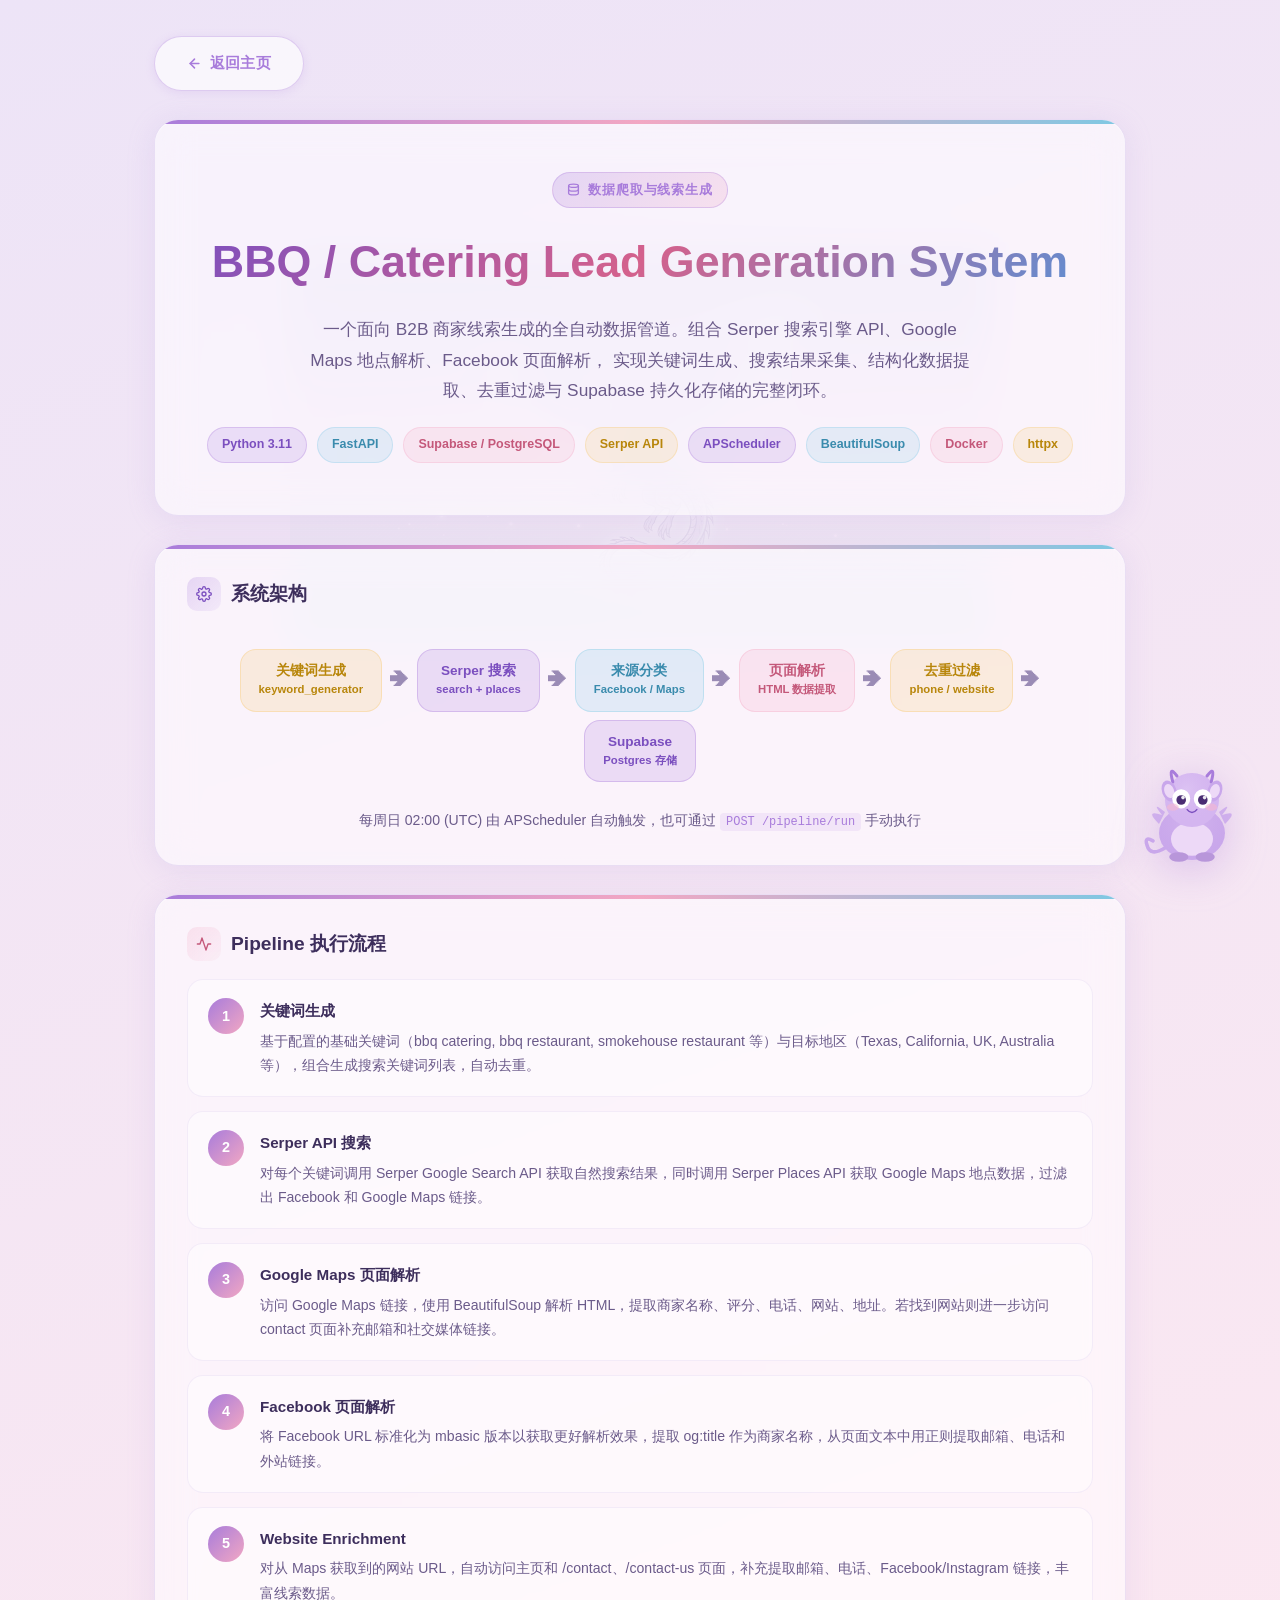
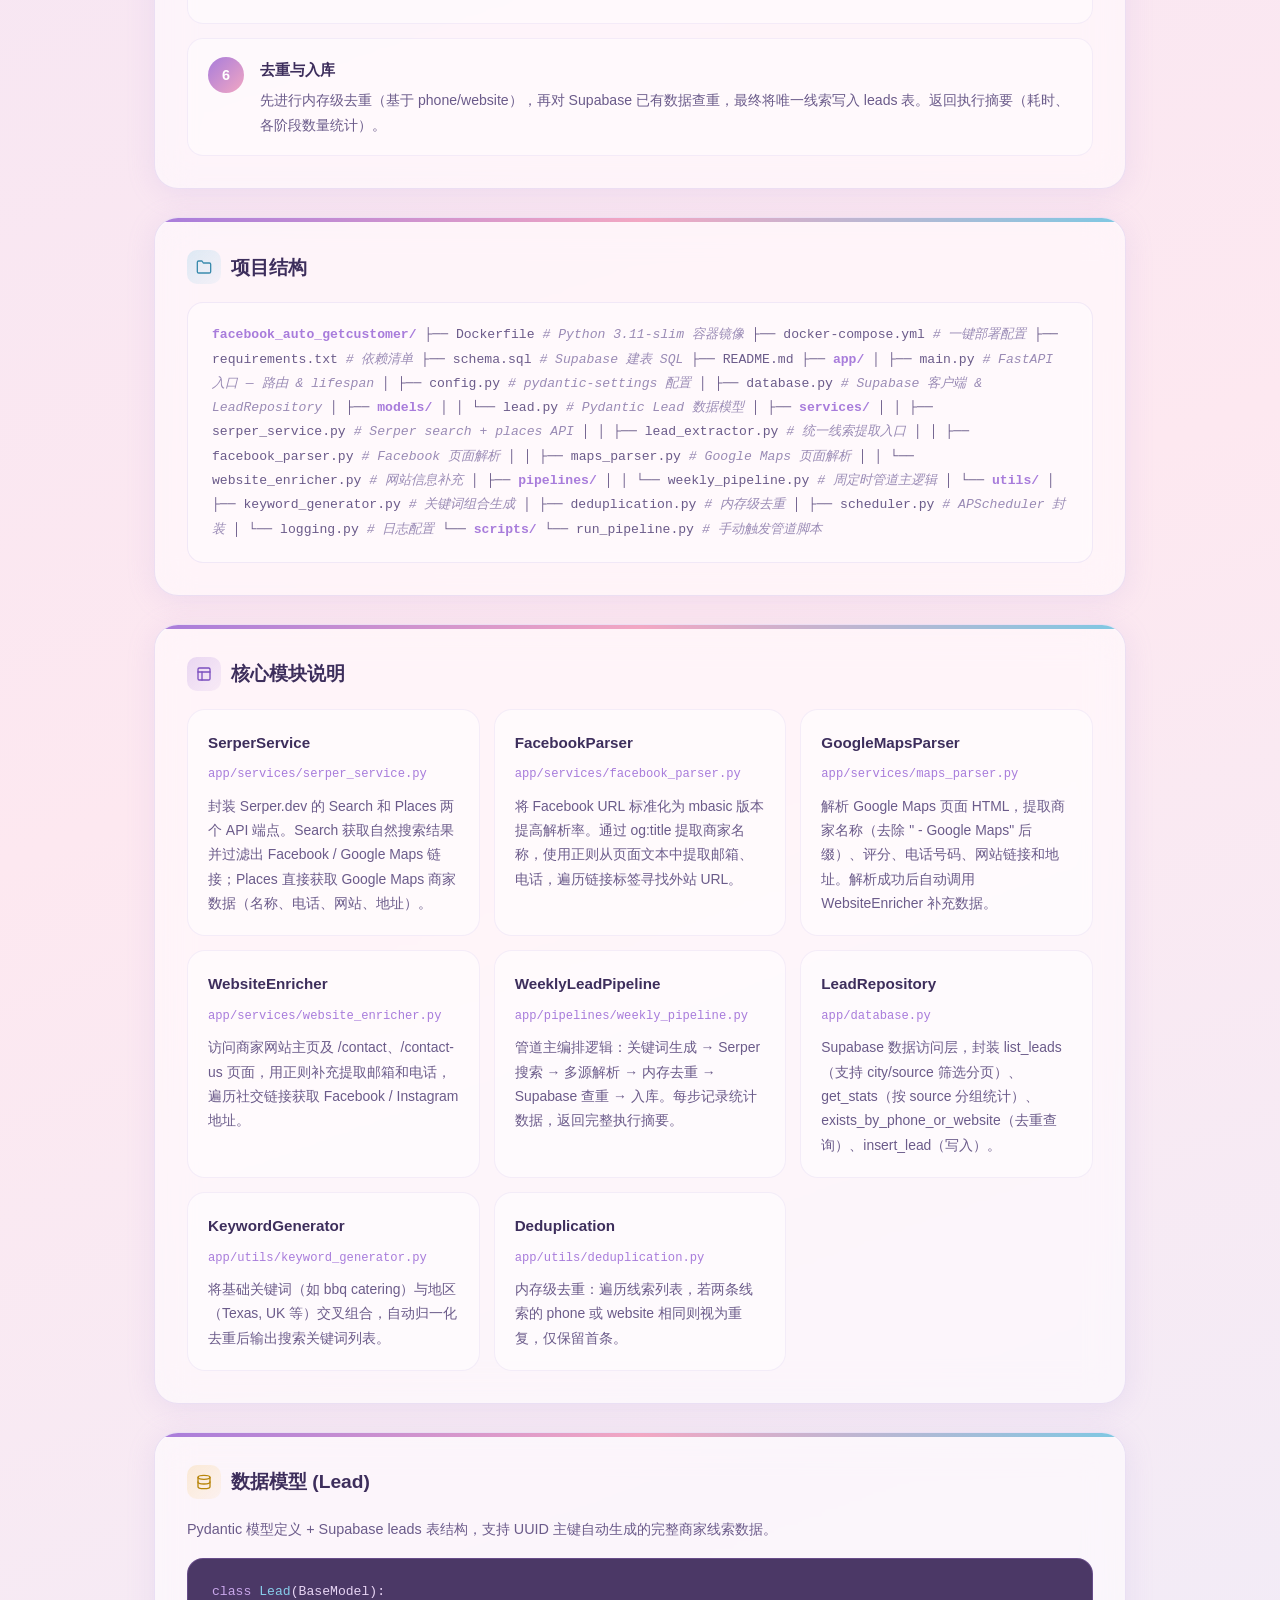
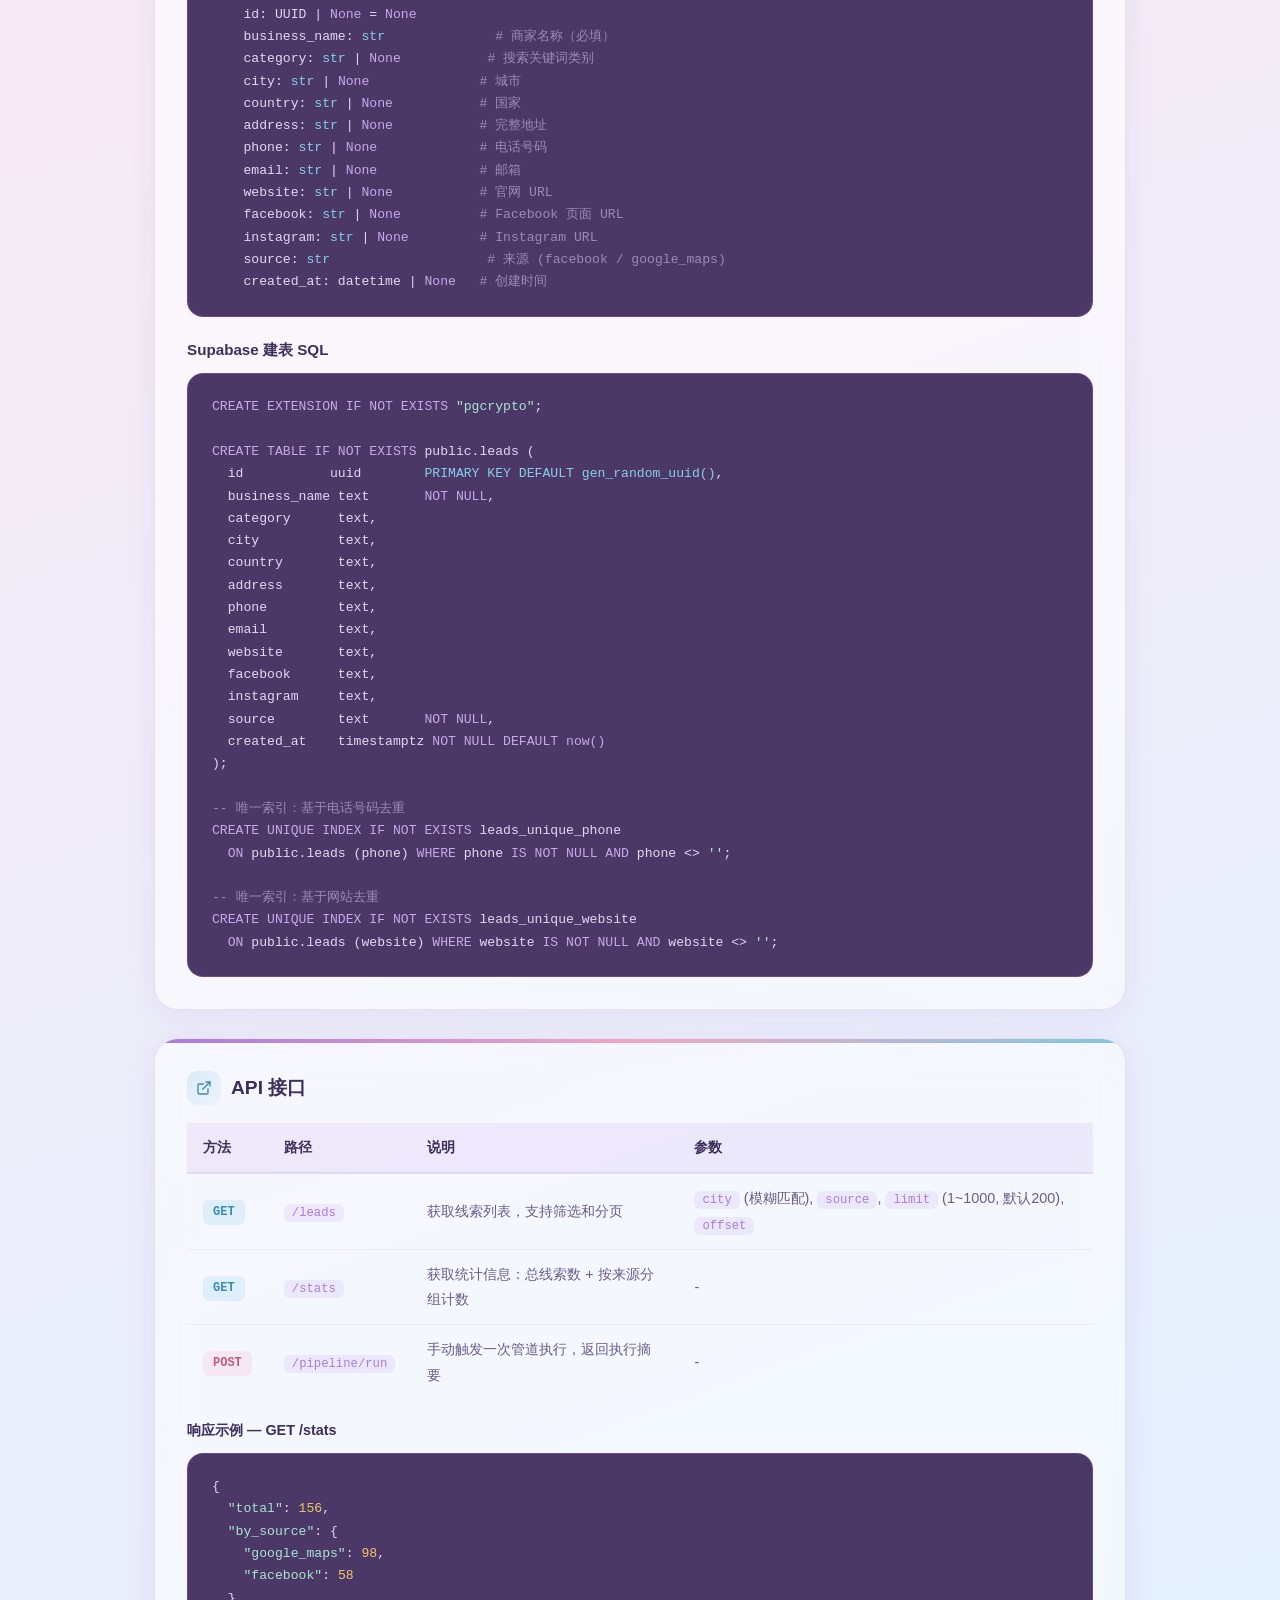
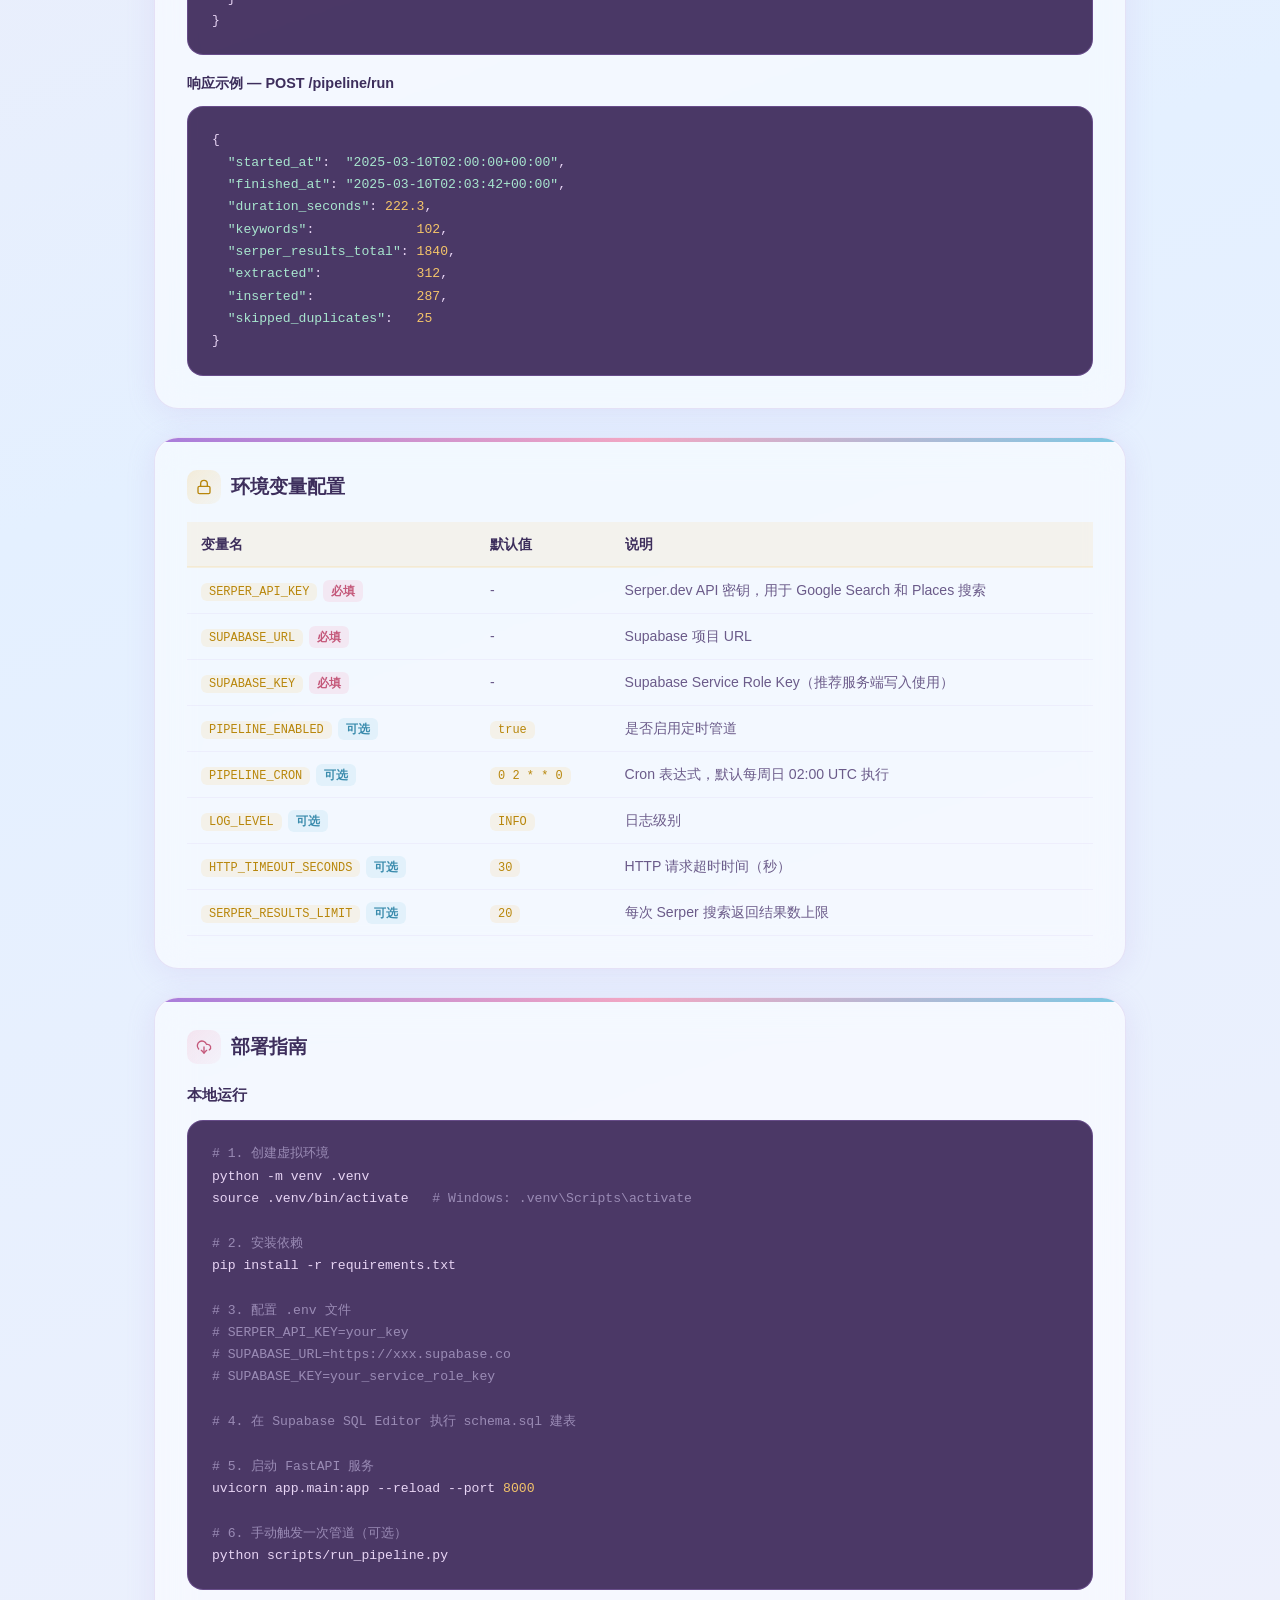
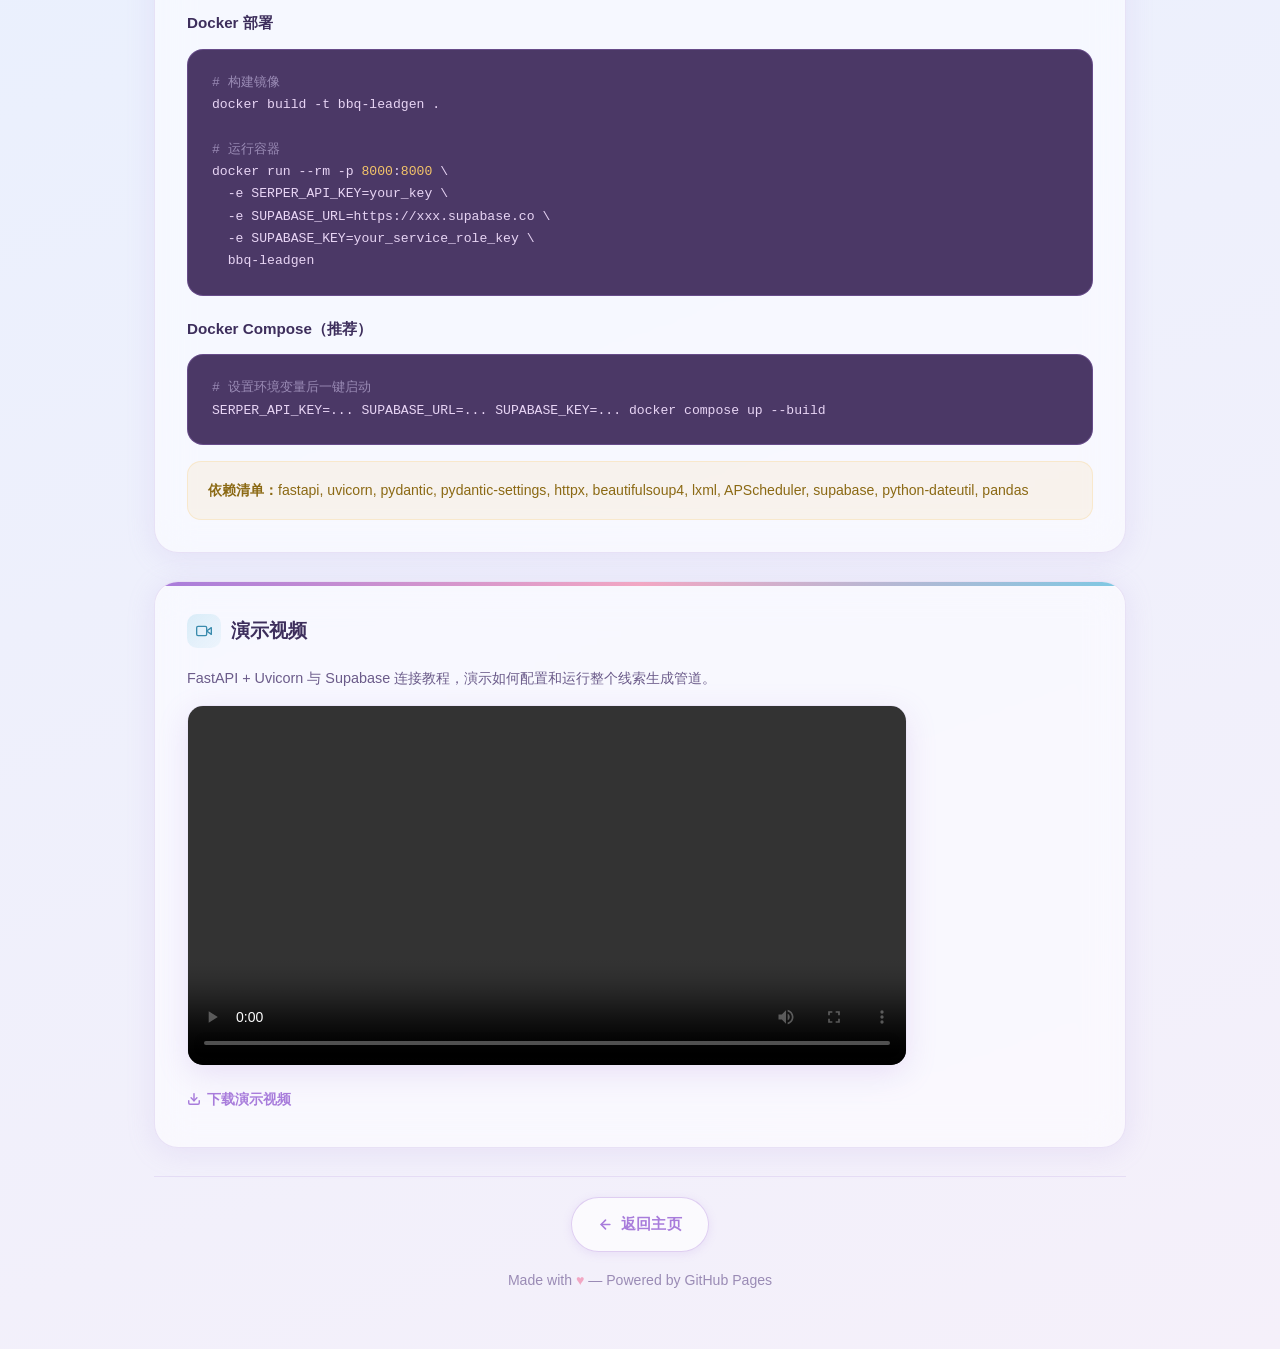
==== project-a/bbq-leadgen.html @ dde098b6 "项目展示" ====
<!doctype html>
<html lang="zh-CN">
<head>
  <meta charset="utf-8" />
  <meta name="viewport" content="width=device-width,initial-scale=1" />
  <title>BBQ / Catering Lead Generation System | 项目详情</title>
  <link rel="stylesheet" href="../style.css" />
  <style>
    /* ---- page overrides ---- */
    .detail-shell {
      position: relative; z-index: 1;
      max-width: 1020px; margin: 0 auto;
      padding: 36px 24px 60px;
    }
    .back-bar { margin-bottom: 28px; }

    /* ---- glass panel ---- */
    .glass {
      border-radius: 24px; padding: 32px;
      background: var(--glass-bg);
      border: 1.5px solid var(--glass-border);
      box-shadow: 0 4px 28px var(--glass-shadow), inset 0 1px 0 rgba(255,255,255,0.7);
      backdrop-filter: blur(18px) saturate(1.2);
      -webkit-backdrop-filter: blur(18px) saturate(1.2);
      margin-bottom: 28px; position: relative; overflow: hidden;
    }
    .glass::before {
      content: ""; position: absolute; top: 0; left: 0; right: 0; height: 4px;
      border-radius: 24px 24px 0 0;
      background: linear-gradient(90deg, var(--accent-purple), var(--accent-pink), var(--accent-cyan));
    }

    /* ---- detail hero ---- */
    .detail-hero { padding: 52px 36px; text-align: center; }
    .detail-hero h1 {
      font-size: clamp(1.8rem, 3.5vw, 2.8rem);
      background: linear-gradient(135deg, #7B4FBF, #D4618C, #5B8FD4);
      -webkit-background-clip: text; -webkit-text-fill-color: transparent;
      background-clip: text; margin: 0 0 14px;
    }
    .detail-hero .subtitle {
      color: var(--text-mid); font-size: 1.08rem; max-width: 660px; margin: 0 auto 22px;
    }
    .badge-row { display: flex; flex-wrap: wrap; gap: 10px; justify-content: center; }
    .badge {
      display: inline-flex; align-items: center; gap: 5px;
      padding: 6px 14px; border-radius: 999px; font-size: 0.78rem; font-weight: 600;
      border: 1px solid;
    }
    .badge--purple { background: rgba(168,124,219,0.18); color: #7B4FBF; border-color: rgba(168,124,219,0.3); }
    .badge--pink   { background: rgba(242,167,195,0.18); color: #C4587A; border-color: rgba(242,167,195,0.3); }
    .badge--cyan   { background: rgba(126,200,227,0.18); color: #3A8BAD; border-color: rgba(126,200,227,0.3); }
    .badge--gold   { background: rgba(245,197,106,0.18); color: #B8860B; border-color: rgba(245,197,106,0.3); }

    /* ---- section title ---- */
    .sec-title {
      display: flex; align-items: center; gap: 10px;
      margin: 0 0 18px; font-size: 1.2rem; color: var(--text-dark);
    }
    .sec-icon {
      display: flex; align-items: center; justify-content: center;
      width: 34px; height: 34px; border-radius: 10px; flex-shrink: 0;
    }
    .icon--purple { background: linear-gradient(135deg, rgba(168,124,219,0.25), rgba(168,124,219,0.08)); }
    .icon--pink   { background: linear-gradient(135deg, rgba(242,167,195,0.25), rgba(242,167,195,0.08)); }
    .icon--cyan   { background: linear-gradient(135deg, rgba(126,200,227,0.25), rgba(126,200,227,0.08)); }
    .icon--gold   { background: linear-gradient(135deg, rgba(245,197,106,0.25), rgba(245,197,106,0.08)); }

    /* ---- architecture diagram ---- */
    .arch-flow {
      display: flex; align-items: center; flex-wrap: wrap; gap: 8px;
      padding: 20px 0; justify-content: center;
    }
    .arch-node {
      padding: 12px 18px; border-radius: 16px; font-size: 0.85rem; font-weight: 700;
      text-align: center; min-width: 110px; line-height: 1.35;
    }
    .arch-node--purple { background: rgba(168,124,219,0.2); color: #7B4FBF; border: 1.5px solid rgba(168,124,219,0.35); }
    .arch-node--pink   { background: rgba(242,167,195,0.2); color: #C4587A; border: 1.5px solid rgba(242,167,195,0.35); }
    .arch-node--cyan   { background: rgba(126,200,227,0.2); color: #3A8BAD; border: 1.5px solid rgba(126,200,227,0.35); }
    .arch-node--gold   { background: rgba(245,197,106,0.2); color: #B8860B; border: 1.5px solid rgba(245,197,106,0.35); }
    .arch-arrow { color: var(--text-light); font-size: 1.2rem; }

    /* ---- file tree ---- */
    .file-tree {
      font-family: "Cascadia Code", "Fira Code", "Consolas", monospace;
      font-size: 0.82rem; line-height: 1.85; color: var(--text-mid);
      background: rgba(255,255,255,0.45); border-radius: 16px; padding: 20px 24px;
      border: 1px solid rgba(200,180,230,0.25);
    }
    .file-tree .dir { color: var(--accent-purple); font-weight: 700; }
    .file-tree .file { color: var(--text-mid); }
    .file-tree .comment { color: var(--text-light); font-style: italic; }

    /* ---- code block ---- */
    .code-block {
      font-family: "Cascadia Code", "Fira Code", "Consolas", monospace;
      font-size: 0.82rem; line-height: 1.7;
      background: rgba(60,40,90,0.92); color: #E8D5F5;
      border-radius: 16px; padding: 22px 24px;
      overflow-x: auto; white-space: pre; position: relative;
      border: 1px solid rgba(168,124,219,0.3);
    }
    .code-block .kw  { color: #C9A7EB; }
    .code-block .str { color: #A8E6CF; }
    .code-block .fn  { color: #87CEEB; }
    .code-block .cm  { color: #9A8BB5; }
    .code-block .num { color: #F5C56A; }

    /* ---- API table ---- */
    .api-table {
      width: 100%; border-collapse: collapse; font-size: 0.9rem;
    }
    .api-table th {
      text-align: left; padding: 12px 16px; font-weight: 700;
      background: rgba(168,124,219,0.12); color: var(--text-dark);
      border-bottom: 2px solid rgba(168,124,219,0.2);
    }
    .api-table td {
      padding: 12px 16px; border-bottom: 1px solid rgba(200,180,230,0.2);
      color: var(--text-mid);
    }
    .api-table tr:last-child td { border-bottom: none; }
    .api-table code {
      background: rgba(168,124,219,0.12); padding: 2px 8px; border-radius: 6px;
      font-family: "Cascadia Code", "Fira Code", monospace; font-size: 0.85em;
      color: var(--accent-purple);
    }
    .method-get {
      display: inline-block; padding: 2px 10px; border-radius: 6px;
      background: rgba(126,200,227,0.2); color: #3A8BAD; font-weight: 700;
      font-size: 0.75rem; font-family: monospace;
    }
    .method-post {
      display: inline-block; padding: 2px 10px; border-radius: 6px;
      background: rgba(242,167,195,0.2); color: #C4587A; font-weight: 700;
      font-size: 0.75rem; font-family: monospace;
    }

    /* ---- env table ---- */
    .env-table { width: 100%; border-collapse: collapse; font-size: 0.88rem; }
    .env-table th {
      text-align: left; padding: 10px 14px; font-weight: 700;
      background: rgba(245,197,106,0.12); color: var(--text-dark);
      border-bottom: 2px solid rgba(245,197,106,0.2);
    }
    .env-table td {
      padding: 10px 14px; border-bottom: 1px solid rgba(200,180,230,0.15);
      color: var(--text-mid);
    }
    .env-table code {
      background: rgba(245,197,106,0.15); padding: 2px 8px; border-radius: 6px;
      font-family: monospace; font-size: 0.85em; color: #B8860B;
    }
    .env-required {
      display: inline-block; padding: 1px 8px; border-radius: 6px;
      background: rgba(242,167,195,0.2); color: #C4587A; font-size: 0.72rem;
      font-weight: 700; margin-left: 6px;
    }
    .env-optional {
      display: inline-block; padding: 1px 8px; border-radius: 6px;
      background: rgba(126,200,227,0.15); color: #3A8BAD; font-size: 0.72rem;
      font-weight: 700; margin-left: 6px;
    }

    /* ---- schema block ---- */
    .schema-grid {
      display: grid; grid-template-columns: repeat(auto-fit, minmax(180px, 1fr));
      gap: 10px; margin-top: 14px;
    }
    .schema-col {
      padding: 10px 14px; border-radius: 12px;
      background: rgba(255,255,255,0.5); border: 1px solid rgba(200,180,230,0.2);
      font-size: 0.85rem;
    }
    .schema-col .col-name {
      font-weight: 700; color: var(--text-dark); font-family: monospace;
    }
    .schema-col .col-type { color: var(--text-light); font-size: 0.78rem; }

    /* ---- pipeline steps ---- */
    .pipeline-steps {
      display: grid; gap: 14px; margin-top: 8px;
    }
    .p-step {
      display: flex; gap: 16px; align-items: flex-start;
      padding: 18px 20px; border-radius: 16px;
      background: rgba(255,255,255,0.45); border: 1px solid rgba(200,180,230,0.2);
      transition: transform 0.2s ease, box-shadow 0.2s ease;
    }
    .p-step:hover {
      transform: translateX(4px);
      box-shadow: 0 4px 16px rgba(168,124,219,0.15);
    }
    .p-step-num {
      display: flex; align-items: center; justify-content: center;
      width: 36px; height: 36px; border-radius: 50%; flex-shrink: 0;
      font-weight: 800; font-size: 0.9rem;
      background: linear-gradient(135deg, var(--accent-purple), var(--accent-pink));
      color: white;
    }
    .p-step-body h4 { margin: 0 0 4px; font-size: 0.95rem; color: var(--text-dark); }
    .p-step-body p  { margin: 0; font-size: 0.88rem; color: var(--text-mid); }

    /* ---- module cards ---- */
    .module-grid {
      display: grid; grid-template-columns: repeat(auto-fit, minmax(260px, 1fr));
      gap: 14px; margin-top: 8px;
    }
    .mod-card {
      padding: 20px; border-radius: 18px;
      background: rgba(255,255,255,0.5); border: 1px solid rgba(200,180,230,0.2);
      transition: transform 0.2s ease, box-shadow 0.2s ease;
    }
    .mod-card:hover {
      transform: translateY(-3px);
      box-shadow: 0 8px 24px rgba(168,124,219,0.18);
    }
    .mod-card h4 { margin: 0 0 8px; color: var(--text-dark); font-size: 0.95rem; }
    .mod-card .mod-path {
      font-family: monospace; font-size: 0.76rem; color: var(--accent-purple);
      margin-bottom: 8px; display: block;
    }
    .mod-card p { margin: 0; font-size: 0.87rem; color: var(--text-mid); }

    /* ---- media / video ---- */
    .media-box { margin-top: 12px; }
    .media-box video {
      width: 100%; max-width: 720px; border-radius: 16px;
      box-shadow: 0 8px 30px rgba(168,124,219,0.2);
      border: 1.5px solid rgba(200,180,230,0.25);
    }
    .media-box .download-link {
      display: inline-flex; align-items: center; gap: 6px; margin-top: 12px;
      color: var(--accent-purple); font-size: 0.88rem; text-decoration: none;
      font-weight: 600;
    }
    .media-box .download-link:hover { text-decoration: underline; }

    /* ---- responsive ---- */
    @media (max-width: 720px) {
      .detail-hero { padding: 36px 20px; }
      .glass { padding: 22px 18px; border-radius: 20px; }
      .arch-flow { flex-direction: column; }
      .arch-arrow { transform: rotate(90deg); }
      .module-grid { grid-template-columns: 1fr; }
    }
  </style>
</head>
<body>

  <!-- ====== Starry sky ====== -->
  <div class="stars-layer" id="starsLayer" aria-hidden="true"></div>
  <img class="dragon-bg" src="../images/kali-dragon-bg.png" alt="" aria-hidden="true" />
  <canvas id="trailCanvas" aria-hidden="true"></canvas>

  <div class="detail-shell">

    <!-- ====== Back ====== -->
    <div class="back-bar">
      <a href="../index.html" class="btn btn-secondary">
        <svg width="15" height="15" viewBox="0 0 24 24" fill="none" stroke="currentColor" stroke-width="2.5" stroke-linecap="round" stroke-linejoin="round"><line x1="19" y1="12" x2="5" y2="12"/><polyline points="12 19 5 12 12 5"/></svg>
        返回主页
      </a>
    </div>

    <!-- ====== Hero ====== -->
    <div class="glass detail-hero">
      <p class="eyebrow" style="margin-bottom:14px;">
        <svg width="13" height="13" viewBox="0 0 24 24" fill="none" stroke="currentColor" stroke-width="2.5" stroke-linecap="round" stroke-linejoin="round"><ellipse cx="12" cy="5" rx="9" ry="3"/><path d="M21 12c0 1.66-4 3-9 3s-9-1.34-9-3"/><path d="M3 5v14c0 1.66 4 3 9 3s9-1.34 9-3V5"/></svg>
        数据爬取与线索生成
      </p>
      <h1>BBQ / Catering Lead Generation System</h1>
      <p class="subtitle">
        一个面向 B2B 商家线索生成的全自动数据管道。组合 Serper 搜索引擎 API、Google Maps 地点解析、Facebook 页面解析，
        实现关键词生成、搜索结果采集、结构化数据提取、去重过滤与 Supabase 持久化存储的完整闭环。
      </p>
      <div class="badge-row">
        <span class="badge badge--purple">Python 3.11</span>
        <span class="badge badge--cyan">FastAPI</span>
        <span class="badge badge--pink">Supabase / PostgreSQL</span>
        <span class="badge badge--gold">Serper API</span>
        <span class="badge badge--purple">APScheduler</span>
        <span class="badge badge--cyan">BeautifulSoup</span>
        <span class="badge badge--pink">Docker</span>
        <span class="badge badge--gold">httpx</span>
      </div>
    </div>

    <!-- ====== Architecture ====== -->
    <div class="glass">
      <h3 class="sec-title">
        <span class="sec-icon icon--purple">
          <svg width="16" height="16" viewBox="0 0 24 24" fill="none" stroke="#7B4FBF" stroke-width="2" stroke-linecap="round" stroke-linejoin="round"><circle cx="12" cy="12" r="3"/><path d="M19.4 15a1.65 1.65 0 0 0 .33 1.82l.06.06a2 2 0 0 1-2.83 2.83l-.06-.06a1.65 1.65 0 0 0-1.82-.33 1.65 1.65 0 0 0-1 1.51V21a2 2 0 0 1-4 0v-.09A1.65 1.65 0 0 0 9 19.4a1.65 1.65 0 0 0-1.82.33l-.06.06a2 2 0 0 1-2.83-2.83l.06-.06A1.65 1.65 0 0 0 4.68 15a1.65 1.65 0 0 0-1.51-1H3a2 2 0 0 1 0-4h.09A1.65 1.65 0 0 0 4.6 9a1.65 1.65 0 0 0-.33-1.82l-.06-.06a2 2 0 0 1 2.83-2.83l.06.06A1.65 1.65 0 0 0 9 4.68a1.65 1.65 0 0 0 1-1.51V3a2 2 0 0 1 4 0v.09a1.65 1.65 0 0 0 1 1.51 1.65 1.65 0 0 0 1.82-.33l.06-.06a2 2 0 0 1 2.83 2.83l-.06.06A1.65 1.65 0 0 0 19.4 9a1.65 1.65 0 0 0 1.51 1H21a2 2 0 0 1 0 4h-.09a1.65 1.65 0 0 0-1.51 1z"/></svg>
        </span>
        系统架构
      </h3>
      <div class="arch-flow">
        <div class="arch-node arch-node--gold">关键词生成<br><small>keyword_generator</small></div>
        <span class="arch-arrow">&#10132;</span>
        <div class="arch-node arch-node--purple">Serper 搜索<br><small>search + places</small></div>
        <span class="arch-arrow">&#10132;</span>
        <div class="arch-node arch-node--cyan">来源分类<br><small>Facebook / Maps</small></div>
        <span class="arch-arrow">&#10132;</span>
        <div class="arch-node arch-node--pink">页面解析<br><small>HTML 数据提取</small></div>
        <span class="arch-arrow">&#10132;</span>
        <div class="arch-node arch-node--gold">去重过滤<br><small>phone / website</small></div>
        <span class="arch-arrow">&#10132;</span>
        <div class="arch-node arch-node--purple">Supabase<br><small>Postgres 存储</small></div>
      </div>
      <p style="color:var(--text-mid);font-size:0.88rem;text-align:center;margin-top:6px;">
        每周日 02:00 (UTC) 由 APScheduler 自动触发，也可通过 <code style="background:rgba(168,124,219,0.12);padding:2px 6px;border-radius:4px;font-size:0.85em;color:var(--accent-purple);">POST /pipeline/run</code> 手动执行
      </p>
    </div>

    <!-- ====== Pipeline Steps ====== -->
    <div class="glass">
      <h3 class="sec-title">
        <span class="sec-icon icon--pink">
          <svg width="16" height="16" viewBox="0 0 24 24" fill="none" stroke="#C4587A" stroke-width="2" stroke-linecap="round" stroke-linejoin="round"><polyline points="22 12 18 12 15 21 9 3 6 12 2 12"/></svg>
        </span>
        Pipeline 执行流程
      </h3>
      <div class="pipeline-steps">
        <div class="p-step">
          <div class="p-step-num">1</div>
          <div class="p-step-body">
            <h4>关键词生成</h4>
            <p>基于配置的基础关键词（bbq catering, bbq restaurant, smokehouse restaurant 等）与目标地区（Texas, California, UK, Australia 等），组合生成搜索关键词列表，自动去重。</p>
          </div>
        </div>
        <div class="p-step">
          <div class="p-step-num">2</div>
          <div class="p-step-body">
            <h4>Serper API 搜索</h4>
            <p>对每个关键词调用 Serper Google Search API 获取自然搜索结果，同时调用 Serper Places API 获取 Google Maps 地点数据，过滤出 Facebook 和 Google Maps 链接。</p>
          </div>
        </div>
        <div class="p-step">
          <div class="p-step-num">3</div>
          <div class="p-step-body">
            <h4>Google Maps 页面解析</h4>
            <p>访问 Google Maps 链接，使用 BeautifulSoup 解析 HTML，提取商家名称、评分、电话、网站、地址。若找到网站则进一步访问 contact 页面补充邮箱和社交媒体链接。</p>
          </div>
        </div>
        <div class="p-step">
          <div class="p-step-num">4</div>
          <div class="p-step-body">
            <h4>Facebook 页面解析</h4>
            <p>将 Facebook URL 标准化为 mbasic 版本以获取更好解析效果，提取 og:title 作为商家名称，从页面文本中用正则提取邮箱、电话和外站链接。</p>
          </div>
        </div>
        <div class="p-step">
          <div class="p-step-num">5</div>
          <div class="p-step-body">
            <h4>Website Enrichment</h4>
            <p>对从 Maps 获取到的网站 URL，自动访问主页和 /contact、/contact-us 页面，补充提取邮箱、电话、Facebook/Instagram 链接，丰富线索数据。</p>
          </div>
        </div>
        <div class="p-step">
          <div class="p-step-num">6</div>
          <div class="p-step-body">
            <h4>去重与入库</h4>
            <p>先进行内存级去重（基于 phone/website），再对 Supabase 已有数据查重，最终将唯一线索写入 leads 表。返回执行摘要（耗时、各阶段数量统计）。</p>
          </div>
        </div>
      </div>
    </div>

    <!-- ====== Project Structure ====== -->
    <div class="glass">
      <h3 class="sec-title">
        <span class="sec-icon icon--cyan">
          <svg width="16" height="16" viewBox="0 0 24 24" fill="none" stroke="#3A8BAD" stroke-width="2" stroke-linecap="round" stroke-linejoin="round"><path d="M22 19a2 2 0 0 1-2 2H4a2 2 0 0 1-2-2V5a2 2 0 0 1 2-2h5l2 3h9a2 2 0 0 1 2 2z"/></svg>
        </span>
        项目结构
      </h3>
      <div class="file-tree">
<span class="dir">facebook_auto_getcustomer/</span>
├── <span class="file">Dockerfile</span>              <span class="comment"># Python 3.11-slim 容器镜像</span>
├── <span class="file">docker-compose.yml</span>      <span class="comment"># 一键部署配置</span>
├── <span class="file">requirements.txt</span>        <span class="comment"># 依赖清单</span>
├── <span class="file">schema.sql</span>              <span class="comment"># Supabase 建表 SQL</span>
├── <span class="file">README.md</span>
├── <span class="dir">app/</span>
│   ├── <span class="file">main.py</span>             <span class="comment"># FastAPI 入口 — 路由 & lifespan</span>
│   ├── <span class="file">config.py</span>           <span class="comment"># pydantic-settings 配置</span>
│   ├── <span class="file">database.py</span>         <span class="comment"># Supabase 客户端 & LeadRepository</span>
│   ├── <span class="dir">models/</span>
│   │   └── <span class="file">lead.py</span>         <span class="comment"># Pydantic Lead 数据模型</span>
│   ├── <span class="dir">services/</span>
│   │   ├── <span class="file">serper_service.py</span>    <span class="comment"># Serper search + places API</span>
│   │   ├── <span class="file">lead_extractor.py</span>    <span class="comment"># 统一线索提取入口</span>
│   │   ├── <span class="file">facebook_parser.py</span>   <span class="comment"># Facebook 页面解析</span>
│   │   ├── <span class="file">maps_parser.py</span>       <span class="comment"># Google Maps 页面解析</span>
│   │   └── <span class="file">website_enricher.py</span>  <span class="comment"># 网站信息补充</span>
│   ├── <span class="dir">pipelines/</span>
│   │   └── <span class="file">weekly_pipeline.py</span>  <span class="comment"># 周定时管道主逻辑</span>
│   └── <span class="dir">utils/</span>
│       ├── <span class="file">keyword_generator.py</span> <span class="comment"># 关键词组合生成</span>
│       ├── <span class="file">deduplication.py</span>     <span class="comment"># 内存级去重</span>
│       ├── <span class="file">scheduler.py</span>         <span class="comment"># APScheduler 封装</span>
│       └── <span class="file">logging.py</span>           <span class="comment"># 日志配置</span>
└── <span class="dir">scripts/</span>
    └── <span class="file">run_pipeline.py</span>     <span class="comment"># 手动触发管道脚本</span>
      </div>
    </div>

    <!-- ====== Core Modules ====== -->
    <div class="glass">
      <h3 class="sec-title">
        <span class="sec-icon icon--purple">
          <svg width="16" height="16" viewBox="0 0 24 24" fill="none" stroke="#7B4FBF" stroke-width="2" stroke-linecap="round" stroke-linejoin="round"><rect x="3" y="3" width="18" height="18" rx="2" ry="2"/><line x1="3" y1="9" x2="21" y2="9"/><line x1="9" y1="21" x2="9" y2="9"/></svg>
        </span>
        核心模块说明
      </h3>
      <div class="module-grid">
        <div class="mod-card">
          <h4>SerperService</h4>
          <span class="mod-path">app/services/serper_service.py</span>
          <p>封装 Serper.dev 的 Search 和 Places 两个 API 端点。Search 获取自然搜索结果并过滤出 Facebook / Google Maps 链接；Places 直接获取 Google Maps 商家数据（名称、电话、网站、地址）。</p>
        </div>
        <div class="mod-card">
          <h4>FacebookParser</h4>
          <span class="mod-path">app/services/facebook_parser.py</span>
          <p>将 Facebook URL 标准化为 mbasic 版本提高解析率。通过 og:title 提取商家名称，使用正则从页面文本中提取邮箱、电话，遍历链接标签寻找外站 URL。</p>
        </div>
        <div class="mod-card">
          <h4>GoogleMapsParser</h4>
          <span class="mod-path">app/services/maps_parser.py</span>
          <p>解析 Google Maps 页面 HTML，提取商家名称（去除 " - Google Maps" 后缀）、评分、电话号码、网站链接和地址。解析成功后自动调用 WebsiteEnricher 补充数据。</p>
        </div>
        <div class="mod-card">
          <h4>WebsiteEnricher</h4>
          <span class="mod-path">app/services/website_enricher.py</span>
          <p>访问商家网站主页及 /contact、/contact-us 页面，用正则补充提取邮箱和电话，遍历社交链接获取 Facebook / Instagram 地址。</p>
        </div>
        <div class="mod-card">
          <h4>WeeklyLeadPipeline</h4>
          <span class="mod-path">app/pipelines/weekly_pipeline.py</span>
          <p>管道主编排逻辑：关键词生成 → Serper 搜索 → 多源解析 → 内存去重 → Supabase 查重 → 入库。每步记录统计数据，返回完整执行摘要。</p>
        </div>
        <div class="mod-card">
          <h4>LeadRepository</h4>
          <span class="mod-path">app/database.py</span>
          <p>Supabase 数据访问层，封装 list_leads（支持 city/source 筛选分页）、get_stats（按 source 分组统计）、exists_by_phone_or_website（去重查询）、insert_lead（写入）。</p>
        </div>
        <div class="mod-card">
          <h4>KeywordGenerator</h4>
          <span class="mod-path">app/utils/keyword_generator.py</span>
          <p>将基础关键词（如 bbq catering）与地区（Texas, UK 等）交叉组合，自动归一化去重后输出搜索关键词列表。</p>
        </div>
        <div class="mod-card">
          <h4>Deduplication</h4>
          <span class="mod-path">app/utils/deduplication.py</span>
          <p>内存级去重：遍历线索列表，若两条线索的 phone 或 website 相同则视为重复，仅保留首条。</p>
        </div>
      </div>
    </div>

    <!-- ====== Data Model ====== -->
    <div class="glass">
      <h3 class="sec-title">
        <span class="sec-icon icon--gold">
          <svg width="16" height="16" viewBox="0 0 24 24" fill="none" stroke="#B8860B" stroke-width="2" stroke-linecap="round" stroke-linejoin="round"><ellipse cx="12" cy="5" rx="9" ry="3"/><path d="M21 12c0 1.66-4 3-9 3s-9-1.34-9-3"/><path d="M3 5v14c0 1.66 4 3 9 3s9-1.34 9-3V5"/></svg>
        </span>
        数据模型 (Lead)
      </h3>
      <p style="color:var(--text-mid);font-size:0.9rem;margin-bottom:16px;">Pydantic 模型定义 + Supabase leads 表结构，支持 UUID 主键自动生成的完整商家线索数据。</p>

      <div class="code-block"><span class="kw">class</span> <span class="fn">Lead</span>(BaseModel):
    id: UUID | <span class="kw">None</span> = <span class="kw">None</span>
    business_name: <span class="fn">str</span>              <span class="cm"># 商家名称（必填）</span>
    category: <span class="fn">str</span> | <span class="kw">None</span>           <span class="cm"># 搜索关键词类别</span>
    city: <span class="fn">str</span> | <span class="kw">None</span>              <span class="cm"># 城市</span>
    country: <span class="fn">str</span> | <span class="kw">None</span>           <span class="cm"># 国家</span>
    address: <span class="fn">str</span> | <span class="kw">None</span>           <span class="cm"># 完整地址</span>
    phone: <span class="fn">str</span> | <span class="kw">None</span>             <span class="cm"># 电话号码</span>
    email: <span class="fn">str</span> | <span class="kw">None</span>             <span class="cm"># 邮箱</span>
    website: <span class="fn">str</span> | <span class="kw">None</span>           <span class="cm"># 官网 URL</span>
    facebook: <span class="fn">str</span> | <span class="kw">None</span>          <span class="cm"># Facebook 页面 URL</span>
    instagram: <span class="fn">str</span> | <span class="kw">None</span>         <span class="cm"># Instagram URL</span>
    source: <span class="fn">str</span>                    <span class="cm"># 来源 (facebook / google_maps)</span>
    created_at: datetime | <span class="kw">None</span>   <span class="cm"># 创建时间</span></div>

      <div style="margin-top:20px;">
        <h4 style="font-size:0.95rem;color:var(--text-dark);margin-bottom:10px;">Supabase 建表 SQL</h4>
        <div class="code-block"><span class="kw">CREATE EXTENSION IF NOT EXISTS</span> <span class="str">"pgcrypto"</span>;

<span class="kw">CREATE TABLE IF NOT EXISTS</span> public.leads (
  id           uuid        <span class="fn">PRIMARY KEY DEFAULT gen_random_uuid()</span>,
  business_name text       <span class="kw">NOT NULL</span>,
  category      text,
  city          text,
  country       text,
  address       text,
  phone         text,
  email         text,
  website       text,
  facebook      text,
  instagram     text,
  source        text       <span class="kw">NOT NULL</span>,
  created_at    timestamptz <span class="kw">NOT NULL DEFAULT now()</span>
);

<span class="cm">-- 唯一索引：基于电话号码去重</span>
<span class="kw">CREATE UNIQUE INDEX IF NOT EXISTS</span> leads_unique_phone
  <span class="kw">ON</span> public.leads (phone) <span class="kw">WHERE</span> phone <span class="kw">IS NOT NULL AND</span> phone &lt;&gt; <span class="str">''</span>;

<span class="cm">-- 唯一索引：基于网站去重</span>
<span class="kw">CREATE UNIQUE INDEX IF NOT EXISTS</span> leads_unique_website
  <span class="kw">ON</span> public.leads (website) <span class="kw">WHERE</span> website <span class="kw">IS NOT NULL AND</span> website &lt;&gt; <span class="str">''</span>;</div>
      </div>
    </div>

    <!-- ====== API Endpoints ====== -->
    <div class="glass">
      <h3 class="sec-title">
        <span class="sec-icon icon--cyan">
          <svg width="16" height="16" viewBox="0 0 24 24" fill="none" stroke="#3A8BAD" stroke-width="2" stroke-linecap="round" stroke-linejoin="round"><path d="M18 13v6a2 2 0 0 1-2 2H5a2 2 0 0 1-2-2V8a2 2 0 0 1 2-2h6"/><polyline points="15 3 21 3 21 9"/><line x1="10" y1="14" x2="21" y2="3"/></svg>
        </span>
        API 接口
      </h3>
      <div style="overflow-x:auto;">
        <table class="api-table">
          <thead>
            <tr><th>方法</th><th>路径</th><th>说明</th><th>参数</th></tr>
          </thead>
          <tbody>
            <tr>
              <td><span class="method-get">GET</span></td>
              <td><code>/leads</code></td>
              <td>获取线索列表，支持筛选和分页</td>
              <td><code>city</code> (模糊匹配), <code>source</code>, <code>limit</code> (1~1000, 默认200), <code>offset</code></td>
            </tr>
            <tr>
              <td><span class="method-get">GET</span></td>
              <td><code>/stats</code></td>
              <td>获取统计信息：总线索数 + 按来源分组计数</td>
              <td>-</td>
            </tr>
            <tr>
              <td><span class="method-post">POST</span></td>
              <td><code>/pipeline/run</code></td>
              <td>手动触发一次管道执行，返回执行摘要</td>
              <td>-</td>
            </tr>
          </tbody>
        </table>
      </div>
      <div style="margin-top:18px;">
        <h4 style="font-size:0.9rem;color:var(--text-dark);margin-bottom:10px;">响应示例 — GET /stats</h4>
        <div class="code-block">{
  <span class="str">"total"</span>: <span class="num">156</span>,
  <span class="str">"by_source"</span>: {
    <span class="str">"google_maps"</span>: <span class="num">98</span>,
    <span class="str">"facebook"</span>: <span class="num">58</span>
  }
}</div>
      </div>
      <div style="margin-top:16px;">
        <h4 style="font-size:0.9rem;color:var(--text-dark);margin-bottom:10px;">响应示例 — POST /pipeline/run</h4>
        <div class="code-block">{
  <span class="str">"started_at"</span>:  <span class="str">"2025-03-10T02:00:00+00:00"</span>,
  <span class="str">"finished_at"</span>: <span class="str">"2025-03-10T02:03:42+00:00"</span>,
  <span class="str">"duration_seconds"</span>: <span class="num">222.3</span>,
  <span class="str">"keywords"</span>:             <span class="num">102</span>,
  <span class="str">"serper_results_total"</span>: <span class="num">1840</span>,
  <span class="str">"extracted"</span>:            <span class="num">312</span>,
  <span class="str">"inserted"</span>:             <span class="num">287</span>,
  <span class="str">"skipped_duplicates"</span>:   <span class="num">25</span>
}</div>
      </div>
    </div>

    <!-- ====== Environment Variables ====== -->
    <div class="glass">
      <h3 class="sec-title">
        <span class="sec-icon icon--gold">
          <svg width="16" height="16" viewBox="0 0 24 24" fill="none" stroke="#B8860B" stroke-width="2" stroke-linecap="round" stroke-linejoin="round"><rect x="3" y="11" width="18" height="11" rx="2" ry="2"/><path d="M7 11V7a5 5 0 0 1 10 0v4"/></svg>
        </span>
        环境变量配置
      </h3>
      <div style="overflow-x:auto;">
        <table class="env-table">
          <thead>
            <tr><th>变量名</th><th>默认值</th><th>说明</th></tr>
          </thead>
          <tbody>
            <tr>
              <td><code>SERPER_API_KEY</code><span class="env-required">必填</span></td>
              <td>-</td>
              <td>Serper.dev API 密钥，用于 Google Search 和 Places 搜索</td>
            </tr>
            <tr>
              <td><code>SUPABASE_URL</code><span class="env-required">必填</span></td>
              <td>-</td>
              <td>Supabase 项目 URL</td>
            </tr>
            <tr>
              <td><code>SUPABASE_KEY</code><span class="env-required">必填</span></td>
              <td>-</td>
              <td>Supabase Service Role Key（推荐服务端写入使用）</td>
            </tr>
            <tr>
              <td><code>PIPELINE_ENABLED</code><span class="env-optional">可选</span></td>
              <td><code>true</code></td>
              <td>是否启用定时管道</td>
            </tr>
            <tr>
              <td><code>PIPELINE_CRON</code><span class="env-optional">可选</span></td>
              <td><code>0 2 * * 0</code></td>
              <td>Cron 表达式，默认每周日 02:00 UTC 执行</td>
            </tr>
            <tr>
              <td><code>LOG_LEVEL</code><span class="env-optional">可选</span></td>
              <td><code>INFO</code></td>
              <td>日志级别</td>
            </tr>
            <tr>
              <td><code>HTTP_TIMEOUT_SECONDS</code><span class="env-optional">可选</span></td>
              <td><code>30</code></td>
              <td>HTTP 请求超时时间（秒）</td>
            </tr>
            <tr>
              <td><code>SERPER_RESULTS_LIMIT</code><span class="env-optional">可选</span></td>
              <td><code>20</code></td>
              <td>每次 Serper 搜索返回结果数上限</td>
            </tr>
          </tbody>
        </table>
      </div>
    </div>

    <!-- ====== Deployment ====== -->
    <div class="glass">
      <h3 class="sec-title">
        <span class="sec-icon icon--pink">
          <svg width="16" height="16" viewBox="0 0 24 24" fill="none" stroke="#C4587A" stroke-width="2" stroke-linecap="round" stroke-linejoin="round"><path d="M4 14.899A7 7 0 1 1 15.71 8h1.79a4.5 4.5 0 0 1 2.5 8.242"/><polyline points="12 12 12 21"/><polyline points="8 17 12 21 16 17"/></svg>
        </span>
        部署指南
      </h3>

      <h4 style="font-size:0.95rem;color:var(--text-dark);margin-bottom:12px;">本地运行</h4>
      <div class="code-block"><span class="cm"># 1. 创建虚拟环境</span>
python -m venv .venv
source .venv/bin/activate   <span class="cm"># Windows: .venv\Scripts\activate</span>

<span class="cm"># 2. 安装依赖</span>
pip install -r requirements.txt

<span class="cm"># 3. 配置 .env 文件</span>
<span class="cm"># SERPER_API_KEY=your_key</span>
<span class="cm"># SUPABASE_URL=https://xxx.supabase.co</span>
<span class="cm"># SUPABASE_KEY=your_service_role_key</span>

<span class="cm"># 4. 在 Supabase SQL Editor 执行 schema.sql 建表</span>

<span class="cm"># 5. 启动 FastAPI 服务</span>
uvicorn app.main:app --reload --port <span class="num">8000</span>

<span class="cm"># 6. 手动触发一次管道（可选）</span>
python scripts/run_pipeline.py</div>

      <h4 style="font-size:0.95rem;color:var(--text-dark);margin:20px 0 12px;">Docker 部署</h4>
      <div class="code-block"><span class="cm"># 构建镜像</span>
docker build -t bbq-leadgen .

<span class="cm"># 运行容器</span>
docker run --rm -p <span class="num">8000</span>:<span class="num">8000</span> \
  -e SERPER_API_KEY=your_key \
  -e SUPABASE_URL=https://xxx.supabase.co \
  -e SUPABASE_KEY=your_service_role_key \
  bbq-leadgen</div>

      <h4 style="font-size:0.95rem;color:var(--text-dark);margin:20px 0 12px;">Docker Compose（推荐）</h4>
      <div class="code-block"><span class="cm"># 设置环境变量后一键启动</span>
SERPER_API_KEY=... SUPABASE_URL=... SUPABASE_KEY=... docker compose up --build</div>

      <div style="margin-top:16px;padding:16px 20px;border-radius:14px;background:rgba(245,197,106,0.12);border:1px solid rgba(245,197,106,0.25);">
        <p style="margin:0;font-size:0.88rem;color:#8B6914;">
          <strong>依赖清单：</strong>fastapi, uvicorn, pydantic, pydantic-settings, httpx, beautifulsoup4, lxml, APScheduler, supabase, python-dateutil, pandas
        </p>
      </div>
    </div>

    <!-- ====== Demo Media ====== -->
    <div class="glass">
      <h3 class="sec-title">
        <span class="sec-icon icon--cyan">
          <svg width="16" height="16" viewBox="0 0 24 24" fill="none" stroke="#3A8BAD" stroke-width="2" stroke-linecap="round" stroke-linejoin="round"><polygon points="23 7 16 12 23 17 23 7"/><rect x="1" y="5" width="15" height="14" rx="2" ry="2"/></svg>
        </span>
        演示视频
      </h3>
      <p style="color:var(--text-mid);font-size:0.9rem;margin-bottom:14px;">
        FastAPI + Uvicorn 与 Supabase 连接教程，演示如何配置和运行整个线索生成管道。
      </p>
      <div class="media-box">
        <video controls preload="metadata" poster="">
          <source src="../docs/media/project-a/fast%20uvicore与supabase连接教程（对应工程facebook商家爬取）.mp4" type="video/mp4">
          您的浏览器不支持 video 标签。
        </video>
        <br>
        <a class="download-link" href="../docs/media/project-a/fast%20uvicore与supabase连接教程（对应工程facebook商家爬取）.mp4" download>
          <svg width="14" height="14" viewBox="0 0 24 24" fill="none" stroke="currentColor" stroke-width="2.5" stroke-linecap="round" stroke-linejoin="round"><path d="M21 15v4a2 2 0 0 1-2 2H5a2 2 0 0 1-2-2v-4"/><polyline points="7 10 12 15 17 10"/><line x1="12" y1="15" x2="12" y2="3"/></svg>
          下载演示视频
        </a>
      </div>
    </div>

    <!-- ====== Footer ====== -->
    <footer class="footer" style="text-align:center;">
      <p>
        <a href="../index.html" class="btn btn-secondary" style="min-width:120px;">
          <svg width="15" height="15" viewBox="0 0 24 24" fill="none" stroke="currentColor" stroke-width="2.5" stroke-linecap="round" stroke-linejoin="round"><line x1="19" y1="12" x2="5" y2="12"/><polyline points="12 19 5 12 12 5"/></svg>
          返回主页
        </a>
      </p>
      <p style="margin-top:16px;">Made with <span class="footer-heart">&#9829;</span> — Powered by GitHub Pages</p>
    </footer>

  </div>

  <!-- ====== Mascot ====== -->
  <div class="mascot-wrapper" id="mascot" aria-hidden="true">
    <svg viewBox="0 0 200 200" xmlns="http://www.w3.org/2000/svg">
      <ellipse cx="100" cy="135" rx="55" ry="45" fill="#C9A7EB"/>
      <ellipse cx="100" cy="135" rx="55" ry="45" fill="url(#bodyGrad2)" opacity="0.5"/>
      <ellipse cx="100" cy="145" rx="35" ry="28" fill="#EDD9F7"/>
      <circle cx="100" cy="80" r="45" fill="#D4B5F0"/>
      <circle cx="100" cy="80" r="45" fill="url(#headGrad2)" opacity="0.4"/>
      <path d="M68 50 Q60 20 75 40" stroke="#A87CDB" stroke-width="5" fill="none" stroke-linecap="round"/>
      <path d="M132 50 Q140 20 125 40" stroke="#A87CDB" stroke-width="5" fill="none" stroke-linecap="round"/>
      <ellipse cx="62" cy="65" rx="12" ry="18" fill="#C9A7EB" transform="rotate(-20 62 65)"/>
      <ellipse cx="138" cy="65" rx="12" ry="18" fill="#C9A7EB" transform="rotate(20 138 65)"/>
      <ellipse cx="62" cy="65" rx="8" ry="12" fill="#EDD9F7" transform="rotate(-20 62 65)"/>
      <ellipse cx="138" cy="65" rx="8" ry="12" fill="#EDD9F7" transform="rotate(20 138 65)"/>
      <ellipse cx="82" cy="78" rx="15" ry="16" fill="white"/>
      <ellipse cx="118" cy="78" rx="15" ry="16" fill="white"/>
      <circle id="pupilL" cx="82" cy="80" r="8" fill="#4A2D73"/>
      <circle id="pupilR" cx="118" cy="80" r="8" fill="#4A2D73"/>
      <circle id="shineL" cx="85" cy="76" r="3" fill="white" opacity="0.9"/>
      <circle id="shineR" cx="121" cy="76" r="3" fill="white" opacity="0.9"/>
      <ellipse cx="68" cy="92" rx="10" ry="6" fill="#F5B8D1" opacity="0.6"/>
      <ellipse cx="132" cy="92" rx="10" ry="6" fill="#F5B8D1" opacity="0.6"/>
      <path d="M92 96 Q100 106 108 96" stroke="#7B4FBF" stroke-width="2.5" fill="none" stroke-linecap="round"/>
      <path d="M45 120 Q20 95 50 105 Q30 80 55 100" fill="#C9A7EB" opacity="0.85"/>
      <path d="M155 120 Q180 95 150 105 Q170 80 145 100" fill="#C9A7EB" opacity="0.85"/>
      <path d="M55 160 Q30 175 25 155 Q20 140 35 148" stroke="#C9A7EB" stroke-width="6" fill="none" stroke-linecap="round"/>
      <ellipse cx="78" cy="175" rx="16" ry="8" fill="#B896DA"/>
      <ellipse cx="122" cy="175" rx="16" ry="8" fill="#B896DA"/>
      <defs>
        <radialGradient id="bodyGrad2" cx="50%" cy="30%" r="70%">
          <stop offset="0%" stop-color="#E8D5F5" stop-opacity="0.6"/>
          <stop offset="100%" stop-color="#C9A7EB" stop-opacity="0"/>
        </radialGradient>
        <radialGradient id="headGrad2" cx="40%" cy="30%" r="65%">
          <stop offset="0%" stop-color="#F0E4FA" stop-opacity="0.7"/>
          <stop offset="100%" stop-color="#D4B5F0" stop-opacity="0"/>
        </radialGradient>
      </defs>
    </svg>
  </div>

  <!-- ====== Shared scripts (stars + trail + eyes + scroll reveal) ====== -->
  <script>
  (function() {
    "use strict";

    /* Stars */
    var starsLayer = document.getElementById("starsLayer");
    var starColors = ["", "star--pink", "star--purple", "star--cyan", "star--gold"];
    for (var i = 0; i < 80; i++) {
      var s = document.createElement("div");
      s.className = "star " + starColors[Math.floor(Math.random() * starColors.length)];
      var size = Math.random() * 4 + 1.5;
      s.style.cssText = "width:"+size+"px;height:"+size+"px;top:"+Math.random()*100+"%;left:"+Math.random()*100+"%;--dur:"+(Math.random()*3+2)+"s;--delay:"+(Math.random()*5)+"s;";
      starsLayer.appendChild(s);
    }

    /* Mouse trail */
    var canvas = document.getElementById("trailCanvas");
    var ctx = canvas.getContext("2d");
    var W, H;
    function resize() { W = canvas.width = window.innerWidth; H = canvas.height = window.innerHeight; }
    resize(); window.addEventListener("resize", resize);
    var particles = [];
    var trailColors = ["#A87CDB","#F2A7C3","#7EC8E3","#F5C56A","#D4B5F0","#FFD1DC","#B5E8D5","#FFB88C"];
    var mouseX=-100, mouseY=-100, lastX=-100, lastY=-100, trailActive=false;
    document.addEventListener("mousemove", function(e){ mouseX=e.clientX; mouseY=e.clientY; trailActive=true; });
    document.addEventListener("mouseleave", function(){ trailActive=false; });

    function drawStar(cx,cy,r,rot) {
      ctx.save(); ctx.translate(cx,cy); ctx.rotate(rot); ctx.beginPath();
      for(var i=0;i<5;i++){var a=(i*4*Math.PI)/5-Math.PI/2;var x=Math.cos(a)*r;var y=Math.sin(a)*r;i===0?ctx.moveTo(x,y):ctx.lineTo(x,y);}
      ctx.closePath(); ctx.restore();
    }
    function animateTrail() {
      ctx.clearRect(0,0,W,H);
      if(trailActive){
        var dx=mouseX-lastX,dy=mouseY-lastY,dist=Math.sqrt(dx*dx+dy*dy);
        var count=Math.min(Math.floor(dist/3)+1,5);
        for(var i=0;i<count;i++){var t=i/count;
          particles.push({x:lastX+dx*t+(Math.random()-0.5)*8,y:lastY+dy*t+(Math.random()-0.5)*8,
            vx:(Math.random()-0.5)*2.5,vy:(Math.random()-0.5)*2.5+0.5,
            size:Math.random()*6+3,color:trailColors[Math.floor(Math.random()*trailColors.length)],
            alpha:1,decay:Math.random()*0.015+0.012,rotation:Math.random()*Math.PI*2,
            rotSpeed:(Math.random()-0.5)*0.15,shape:Math.random()>0.5?"circle":"star"});
        }
        lastX=mouseX;lastY=mouseY;
      }
      for(var i=particles.length-1;i>=0;i--){
        var p=particles[i];p.x+=p.vx;p.y+=p.vy;p.vy+=0.03;p.alpha-=p.decay;p.size*=0.985;p.rotation+=p.rotSpeed;
        if(p.alpha<=0||p.size<0.5){particles.splice(i,1);continue;}
        ctx.save();ctx.globalAlpha=p.alpha;ctx.fillStyle=p.color;ctx.shadowColor=p.color;ctx.shadowBlur=8;
        if(p.shape==="star"){drawStar(p.x,p.y,p.size,p.rotation);ctx.fill();}
        else{ctx.beginPath();ctx.arc(p.x,p.y,p.size,0,Math.PI*2);ctx.fill();}
        ctx.restore();
      }
      if(particles.length>400)particles.splice(0,particles.length-400);
      requestAnimationFrame(animateTrail);
    }
    animateTrail();

    /* Eye tracking */
    var mascot=document.getElementById("mascot");
    var pupilL=document.getElementById("pupilL"),pupilR=document.getElementById("pupilR");
    var shineL=document.getElementById("shineL"),shineR=document.getElementById("shineR");
    var eyeL={x:82,y:78},eyeR={x:118,y:78},maxP=6,maxS=4;
    document.addEventListener("mousemove",function(){
      var r=mascot.getBoundingClientRect();
      var cx=r.left+r.width/2,cy=r.top+r.height*0.4;
      var dx=mouseX-cx,dy=mouseY-cy,d=Math.sqrt(dx*dx+dy*dy)||1;
      var nx=dx/d,ny=dy/d,sc=Math.min(d/300,1);
      var px=nx*maxP*sc,py=ny*maxP*sc,sx=nx*maxS*sc,sy=ny*maxS*sc;
      pupilL.setAttribute("cx",eyeL.x+px);pupilL.setAttribute("cy",eyeL.y+py);
      pupilR.setAttribute("cx",eyeR.x+px);pupilR.setAttribute("cy",eyeR.y+py);
      shineL.setAttribute("cx",eyeL.x+px+3+sx*0.3);shineL.setAttribute("cy",eyeL.y+py-4+sy*0.3);
      shineR.setAttribute("cx",eyeR.x+px+3+sx*0.3);shineR.setAttribute("cy",eyeR.y+py-4+sy*0.3);
    });

    /* Scroll reveal */
    var revealEls = document.querySelectorAll(".glass");
    revealEls.forEach(function(el){el.style.opacity="0";el.style.transform="translateY(20px)";el.style.transition="opacity 0.6s ease, transform 0.6s ease";});
    var obs = new IntersectionObserver(function(entries){
      entries.forEach(function(e){if(e.isIntersecting){e.target.style.opacity="1";e.target.style.transform="translateY(0)";obs.unobserve(e.target);}});
    },{threshold:0.1});
    revealEls.forEach(function(el){obs.observe(el);});
  })();
  </script>
</body>
</html>
---- style.css ----
/* ============================================
   GitHub Pages Portfolio — Light Pastel Theme
   Instagram-style pastel + starry sky
   ============================================ */

:root {
  /* Pastel palette */
  --lavender:       #E6D8F5;
  --soft-pink:      #FFE0EC;
  --sky-blue:       #D0EAFF;
  --cream:          #FFF8F0;
  --mint:           #D4F5E0;
  --peach:          #FFDAB9;
  --text-dark:      #3D2E5C;
  --text-mid:       #6B5B8A;
  --text-light:     #9A8BB5;
  --glass-bg:       rgba(255, 255, 255, 0.55);
  --glass-border:   rgba(200, 180, 230, 0.35);
  --glass-shadow:   rgba(180, 150, 220, 0.18);
  --accent-purple:  #A87CDB;
  --accent-cyan:    #7EC8E3;
  --accent-pink:    #F2A7C3;
  --accent-gold:    #F5C56A;
  color-scheme: light;
  font-family: "Segoe UI", "PingFang SC", "Microsoft YaHei", "Helvetica Neue", Arial, sans-serif;
  font-size: 16px;
  line-height: 1.75;
}

*, *::before, *::after { box-sizing: border-box; margin: 0; padding: 0; }

/* ---------- Page body ---------- */
body {
  min-height: 100vh;
  background: linear-gradient(160deg, #EDE4F7 0%, #FDE8F0 30%, #E4F0FF 65%, #F5F0FA 100%);
  color: var(--text-dark);
  overflow-x: hidden;
  position: relative;
}

/* ---------- Starry sky layer ---------- */
.stars-layer {
  position: fixed;
  inset: 0;
  pointer-events: none;
  z-index: 0;
  overflow: hidden;
}

.star {
  position: absolute;
  border-radius: 50%;
  background: white;
  opacity: 0;
  animation: twinkle var(--dur) ease-in-out infinite;
  animation-delay: var(--delay);
  box-shadow: 0 0 6px 1px rgba(255,255,255,0.8);
}

@keyframes twinkle {
  0%, 100% { opacity: 0.1; transform: scale(0.7); }
  50%       { opacity: 1;   transform: scale(1.3); }
}

/* Large colored bokeh stars */
.star--pink   { background: var(--accent-pink);   box-shadow: 0 0 10px 3px rgba(242,167,195,0.6); }
.star--purple { background: var(--accent-purple); box-shadow: 0 0 10px 3px rgba(168,124,219,0.5); }
.star--cyan   { background: var(--accent-cyan);   box-shadow: 0 0 10px 3px rgba(126,200,227,0.5); }
.star--gold   { background: var(--accent-gold);   box-shadow: 0 0 10px 3px rgba(245,197,106,0.5); }

/* ---------- Dragon background watermark ---------- */
.dragon-bg {
  position: fixed;
  top: 50%;
  left: 50%;
  translate: -50% -50%;
  width: min(80vw, 700px);
  opacity: 0.18;
  pointer-events: none;
  z-index: 0;
  filter: hue-rotate(-20deg) saturate(0.6);
  user-select: none;
}

/* ---------- Canvas for mouse trail ---------- */
#trailCanvas {
  position: fixed;
  inset: 0;
  width: 100%;
  height: 100%;
  pointer-events: none;
  z-index: 9999;
}

/* ---------- Page shell ---------- */
.page-shell {
  position: relative;
  z-index: 1;
  max-width: 1080px;
  margin: 0 auto;
  padding: 36px 24px 56px;
}

/* ---------- Hero / header ---------- */
.hero {
  position: relative;
  padding: 64px 36px;
  border-radius: 32px;
  background: var(--glass-bg);
  border: 1.5px solid var(--glass-border);
  box-shadow:
    0 8px 40px var(--glass-shadow),
    inset 0 1px 0 rgba(255,255,255,0.7);
  backdrop-filter: blur(20px) saturate(1.3);
  -webkit-backdrop-filter: blur(20px) saturate(1.3);
  margin-bottom: 48px;
  overflow: hidden;
}

.hero::before {
  content: "";
  position: absolute;
  inset: 0;
  border-radius: 32px;
  background: linear-gradient(
    135deg,
    rgba(230,216,245,0.5) 0%,
    rgba(255,224,236,0.4) 40%,
    rgba(208,234,255,0.4) 100%
  );
  pointer-events: none;
  z-index: 0;
}

.hero-content { position: relative; z-index: 1; }

.eyebrow {
  display: inline-flex;
  align-items: center;
  gap: 8px;
  margin-bottom: 16px;
  padding: 6px 14px;
  border-radius: 999px;
  background: linear-gradient(135deg, rgba(168,124,219,0.25), rgba(242,167,195,0.25));
  color: var(--accent-purple);
  font-weight: 700;
  letter-spacing: 0.07em;
  text-transform: uppercase;
  font-size: 0.8rem;
  border: 1px solid rgba(168,124,219,0.3);
}

.hero h1 {
  margin: 0 0 18px;
  font-size: clamp(2.4rem, 4.5vw, 3.8rem);
  line-height: 1.05;
  letter-spacing: -0.03em;
  background: linear-gradient(135deg, #7B4FBF 0%, #D4618C 50%, #5B8FD4 100%);
  -webkit-background-clip: text;
  -webkit-text-fill-color: transparent;
  background-clip: text;
}

.hero-copy {
  max-width: 700px;
  color: var(--text-mid);
  font-size: 1.05rem;
  line-height: 1.8;
}

.hero-buttons {
  display: flex;
  flex-wrap: wrap;
  gap: 14px;
  margin-top: 28px;
}

/* ---------- Buttons ---------- */
.btn {
  display: inline-flex;
  align-items: center;
  justify-content: center;
  gap: 8px;
  min-width: 150px;
  padding: 13px 26px;
  border-radius: 999px;
  text-decoration: none;
  font-weight: 700;
  font-size: 0.95rem;
  letter-spacing: 0.01em;
  transition: transform 0.2s ease, box-shadow 0.2s ease, background 0.2s ease;
  cursor: pointer;
  border: none;
}

.btn:hover {
  transform: translateY(-3px);
  box-shadow: 0 8px 24px rgba(168,124,219,0.3);
}

.btn-primary {
  background: linear-gradient(135deg, #A87CDB, #7B4FBF);
  color: #fff;
  box-shadow: 0 4px 16px rgba(168,124,219,0.4);
}

.btn-primary:hover {
  background: linear-gradient(135deg, #B890E8, #8C5FD0);
}

.btn-secondary {
  background: rgba(255,255,255,0.65);
  color: var(--accent-purple);
  border: 1.5px solid rgba(168,124,219,0.35);
  box-shadow: 0 2px 10px rgba(168,124,219,0.15);
}

.btn-secondary:hover {
  background: rgba(255,255,255,0.9);
  border-color: rgba(168,124,219,0.55);
}

/* ---------- Sections ---------- */
.section-head { margin-bottom: 24px; }

.section-label {
  display: inline-flex;
  align-items: center;
  gap: 6px;
  margin-bottom: 10px;
  padding: 5px 12px;
  border-radius: 999px;
  background: linear-gradient(135deg, rgba(168,124,219,0.18), rgba(126,200,227,0.18));
  color: var(--accent-purple);
  font-weight: 700;
  text-transform: uppercase;
  letter-spacing: 0.07em;
  font-size: 0.78rem;
  border: 1px solid rgba(168,124,219,0.25);
}

.section-head h2 {
  margin: 0;
  font-size: clamp(1.6rem, 2.4vw, 2.4rem);
  color: var(--text-dark);
  line-height: 1.2;
}

/* ---------- Intro section ---------- */
.intro { padding: 12px 0 48px; }

.intro-grid {
  display: grid;
  grid-template-columns: repeat(auto-fit, minmax(230px, 1fr));
  gap: 18px;
}

/* ---------- Glass cards ---------- */
.intro-card,
.project-card {
  border-radius: 24px;
  padding: 28px;
  background: var(--glass-bg);
  border: 1.5px solid var(--glass-border);
  box-shadow:
    0 4px 24px var(--glass-shadow),
    inset 0 1px 0 rgba(255,255,255,0.7);
  backdrop-filter: blur(14px) saturate(1.2);
  -webkit-backdrop-filter: blur(14px) saturate(1.2);
  transition: transform 0.25s ease, box-shadow 0.25s ease;
  position: relative;
  overflow: hidden;
}

.intro-card::before,
.project-card::before {
  content: "";
  position: absolute;
  top: 0; left: 0; right: 0;
  height: 4px;
  border-radius: 24px 24px 0 0;
  background: linear-gradient(90deg, var(--accent-purple), var(--accent-pink), var(--accent-cyan));
}

.intro-card:hover,
.project-card:hover {
  transform: translateY(-5px);
  box-shadow:
    0 12px 40px rgba(168,124,219,0.22),
    inset 0 1px 0 rgba(255,255,255,0.8);
}

.intro-card h3,
.project-card h3 {
  margin: 0 0 14px;
  color: var(--text-dark);
  font-size: 1.15rem;
}

.intro-card p { color: var(--text-mid); font-size: 0.95rem; }

/* Card icon badges */
.card-icon {
  display: flex;
  align-items: center;
  justify-content: center;
  width: 46px;
  height: 46px;
  border-radius: 14px;
  margin-bottom: 16px;
  font-size: 1.5rem;
}

.card-icon--purple { background: linear-gradient(135deg, rgba(168,124,219,0.25), rgba(168,124,219,0.1)); }
.card-icon--pink   { background: linear-gradient(135deg, rgba(242,167,195,0.25), rgba(242,167,195,0.1)); }
.card-icon--cyan   { background: linear-gradient(135deg, rgba(126,200,227,0.25), rgba(126,200,227,0.1)); }

/* ---------- Projects ---------- */
.projects { padding-bottom: 48px; }

.project-card {
  margin-bottom: 24px;
}

.project-meta {
  display: flex;
  align-items: center;
  gap: 16px;
  flex-wrap: wrap;
  margin-bottom: 14px;
}

.project-tag {
  display: inline-flex;
  align-items: center;
  gap: 6px;
  padding: 7px 14px;
  border-radius: 999px;
  font-size: 0.82rem;
  font-weight: 700;
  letter-spacing: 0.02em;
}

.tag--purple { background: rgba(168,124,219,0.2); color: #7B4FBF; border: 1px solid rgba(168,124,219,0.3); }
.tag--pink   { background: rgba(242,167,195,0.2); color: #C4587A; border: 1px solid rgba(242,167,195,0.3); }
.tag--cyan   { background: rgba(126,200,227,0.2); color: #3A8BAD; border: 1px solid rgba(126,200,227,0.3); }

.project-card p {
  color: var(--text-mid);
  font-size: 0.97rem;
  margin-bottom: 8px;
}

.project-card ul {
  margin: 14px 0 0;
  padding-left: 20px;
  list-style: none;
}

.project-card li {
  position: relative;
  padding-left: 4px;
  margin-bottom: 10px;
  color: var(--text-mid);
  font-size: 0.93rem;
}

.project-card li::before {
  content: "◆";
  position: absolute;
  left: -20px;
  color: var(--accent-purple);
  font-size: 0.65rem;
  top: 4px;
}

.project-links { margin-top: 20px; }

.link-button {
  display: inline-flex;
  align-items: center;
  gap: 8px;
  padding: 11px 20px;
  border-radius: 999px;
  text-decoration: none;
  background: rgba(255,255,255,0.65);
  color: var(--accent-purple);
  font-weight: 600;
  font-size: 0.9rem;
  border: 1.5px solid rgba(168,124,219,0.3);
  transition: background 0.2s ease, border-color 0.2s ease, transform 0.2s ease, box-shadow 0.2s ease;
}

.link-button:hover {
  background: rgba(255,255,255,0.9);
  border-color: rgba(168,124,219,0.55);
  transform: translateY(-2px);
  box-shadow: 0 6px 20px rgba(168,124,219,0.2);
}

/* ---------- Deploy section ---------- */
.deploy { padding: 0 0 52px; }

.deploy-steps {
  margin: 0;
  padding-left: 22px;
}

.deploy-steps li {
  margin-bottom: 16px;
  color: var(--text-mid);
}

/* ---------- Footer ---------- */
.footer {
  padding: 20px 0 0;
  border-top: 1.5px solid rgba(200,180,230,0.3);
  text-align: center;
}

.footer p {
  color: var(--text-light);
  font-size: 0.88rem;
}

.footer-heart {
  color: var(--accent-pink);
  display: inline-block;
  animation: heartbeat 1.4s ease-in-out infinite;
}

@keyframes heartbeat {
  0%, 100% { transform: scale(1); }
  50%       { transform: scale(1.25); }
}

/* ---------- Cartoon mascot ---------- */
.mascot-wrapper {
  position: fixed;
  bottom: 28px;
  right: 28px;
  width: 120px;
  height: 120px;
  z-index: 100;
  pointer-events: none;
  cursor: default;
  animation: mascotFloat 3s ease-in-out infinite;
  filter: drop-shadow(0 8px 20px rgba(168,124,219,0.35));
}

@keyframes mascotFloat {
  0%, 100% { translate: 0  0;   }
  50%       { translate: 0 -12px; }
}

.mascot-wrapper svg { width: 100%; height: 100%; }

/* ---------- Scrollbar ---------- */
::-webkit-scrollbar { width: 8px; }
::-webkit-scrollbar-track { background: rgba(230,216,245,0.4); }
::-webkit-scrollbar-thumb {
  background: linear-gradient(var(--accent-purple), var(--accent-pink));
  border-radius: 999px;
}

/* ---------- Selection ---------- */
::selection {
  background: rgba(168,124,219,0.35);
  color: var(--text-dark);
}

/* ---------- Responsive ---------- */
@media (max-width: 720px) {
  .hero { padding: 40px 22px; border-radius: 24px; }
  .hero h1 { font-size: clamp(2rem, 6vw, 2.8rem); }
  .hero-buttons { flex-direction: column; }
  .hero-buttons .btn { width: 100%; }
  .intro-card, .project-card { border-radius: 20px; }
  .mascot-wrapper { width: 90px; height: 90px; bottom: 16px; right: 16px; }
  .page-shell { padding: 20px 16px 40px; }
}
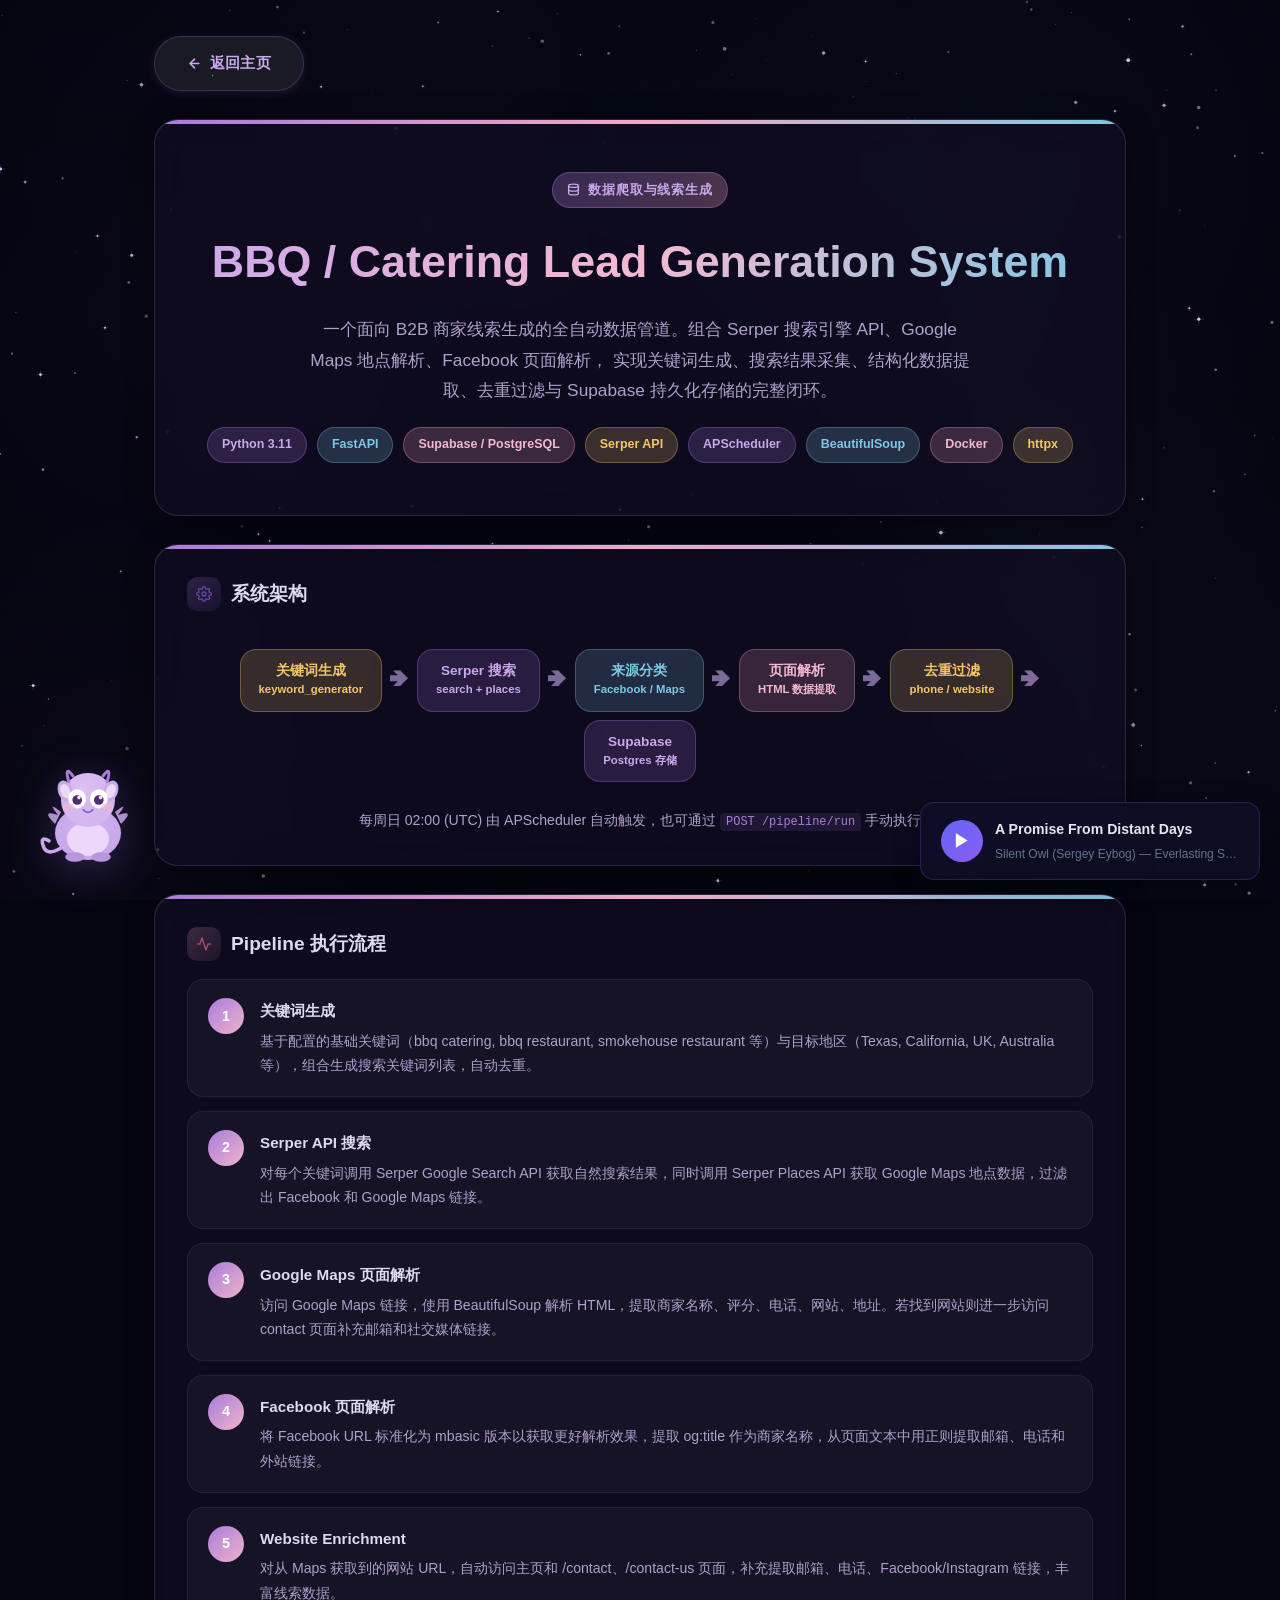
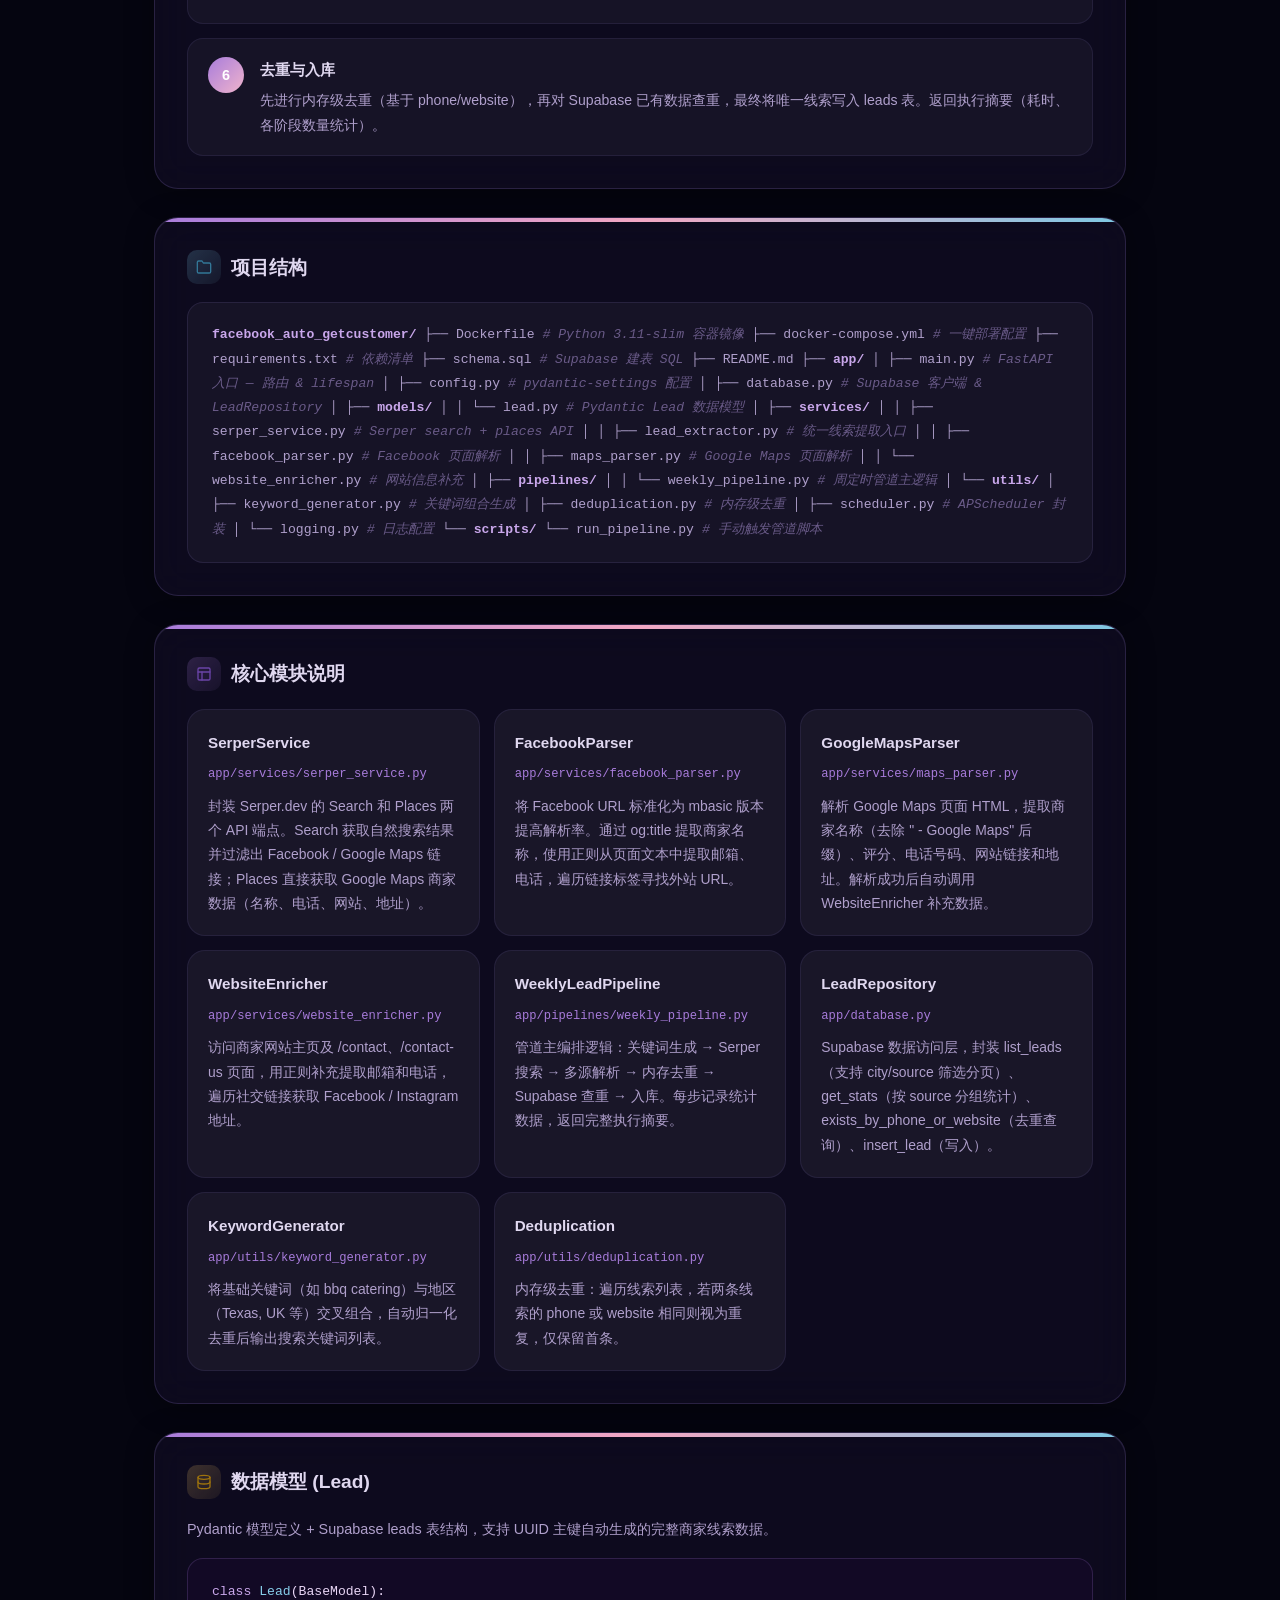
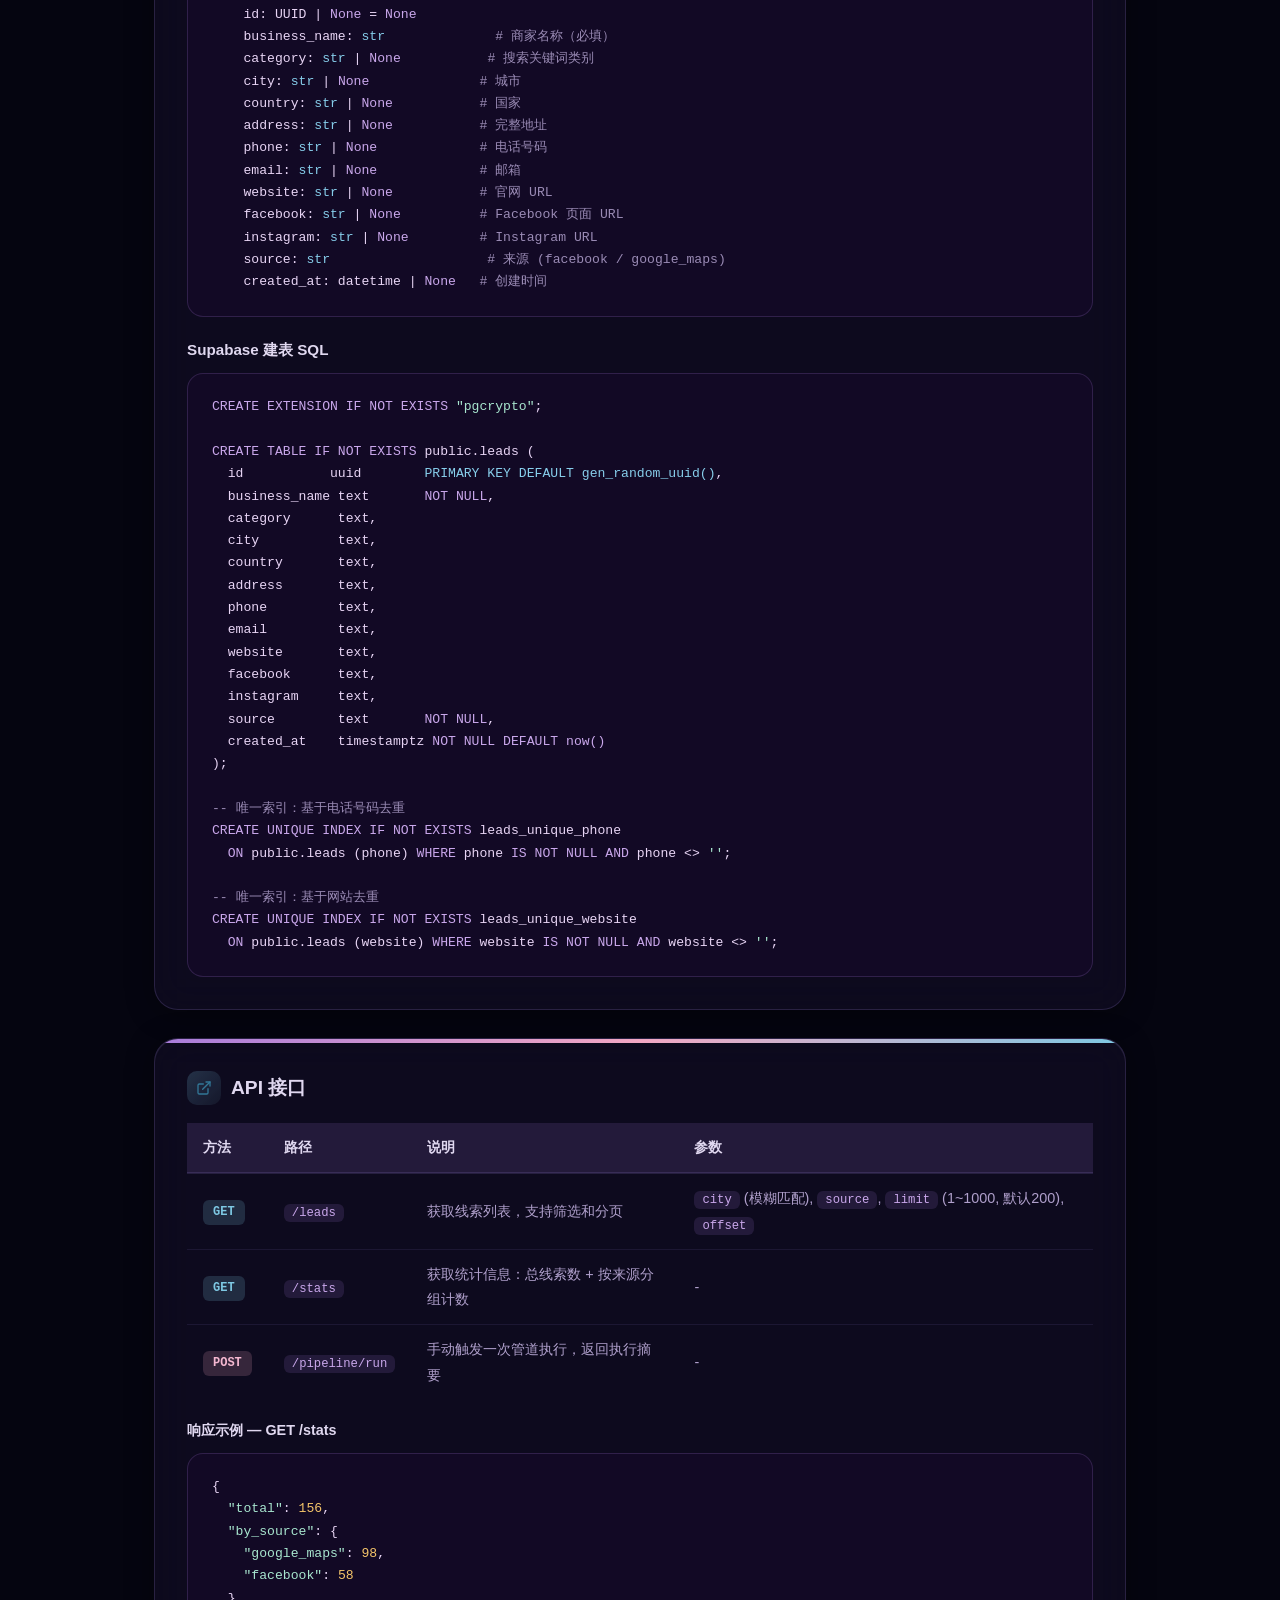
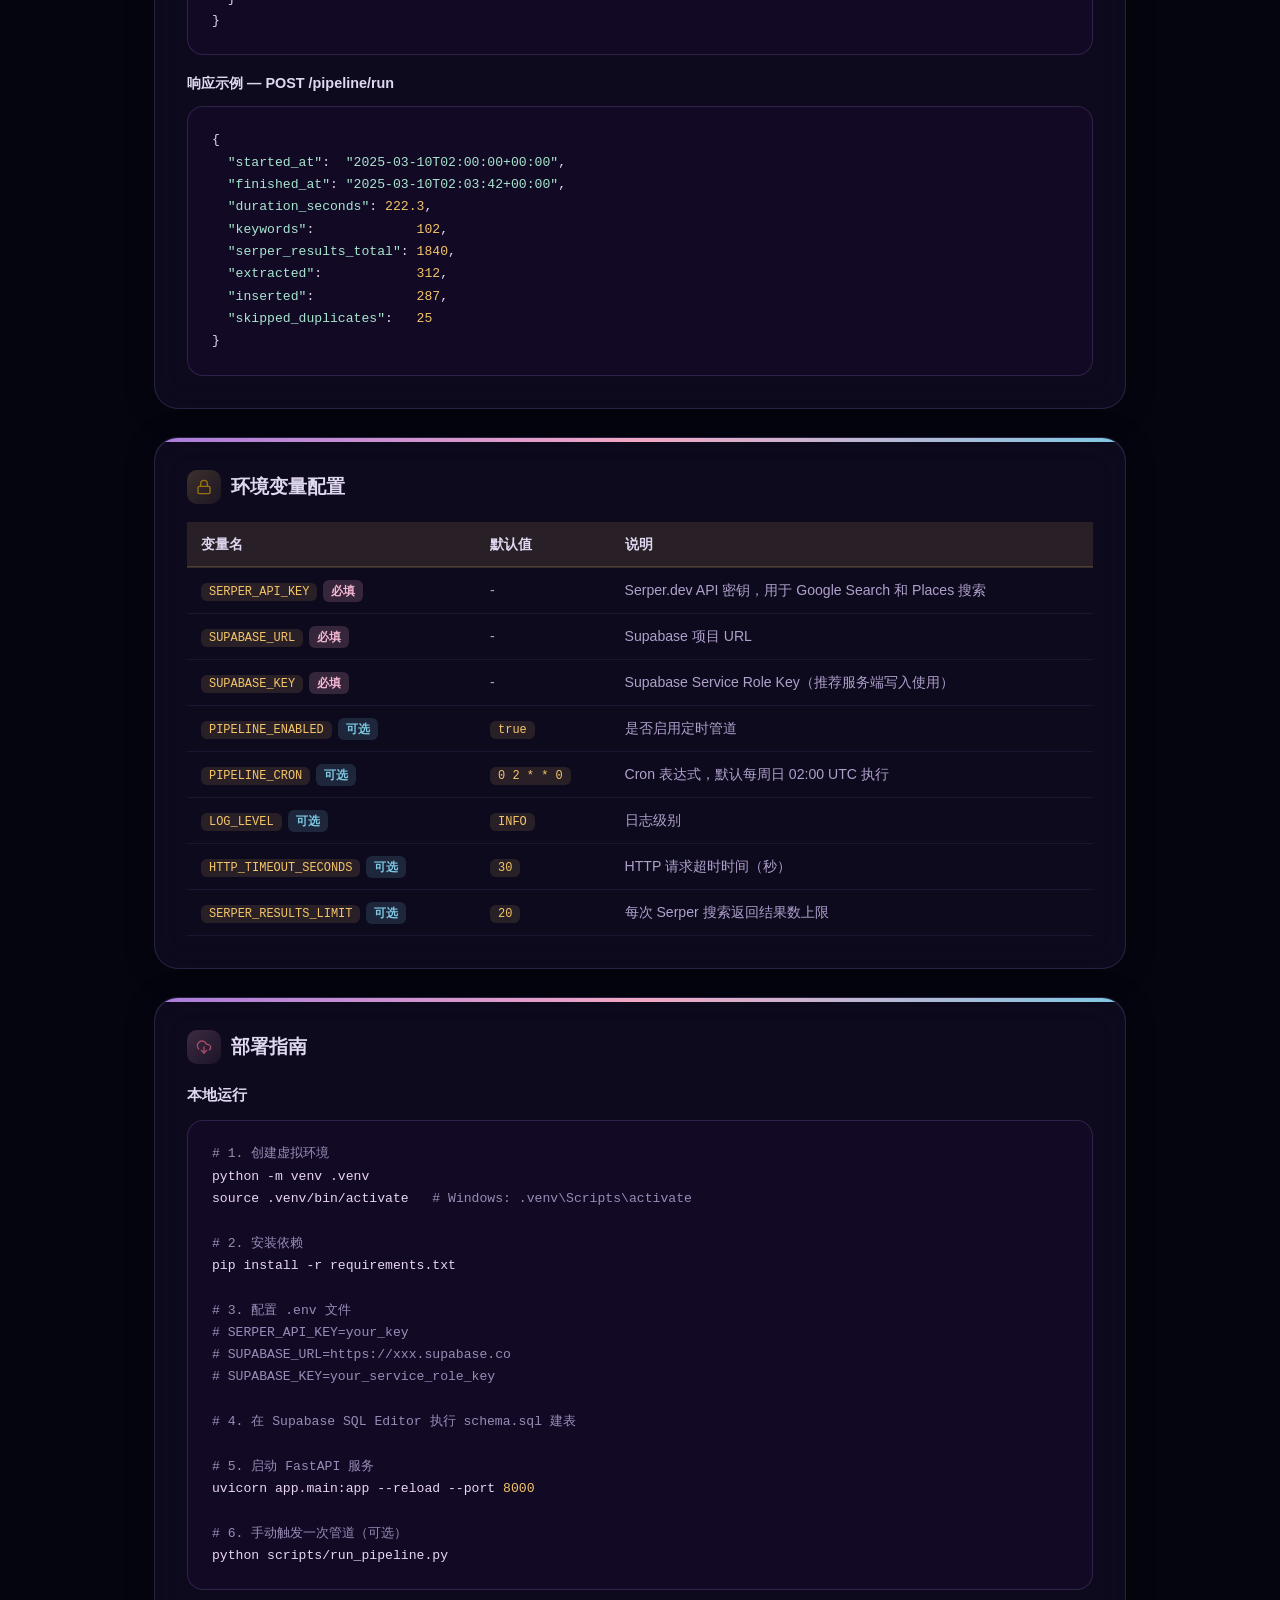
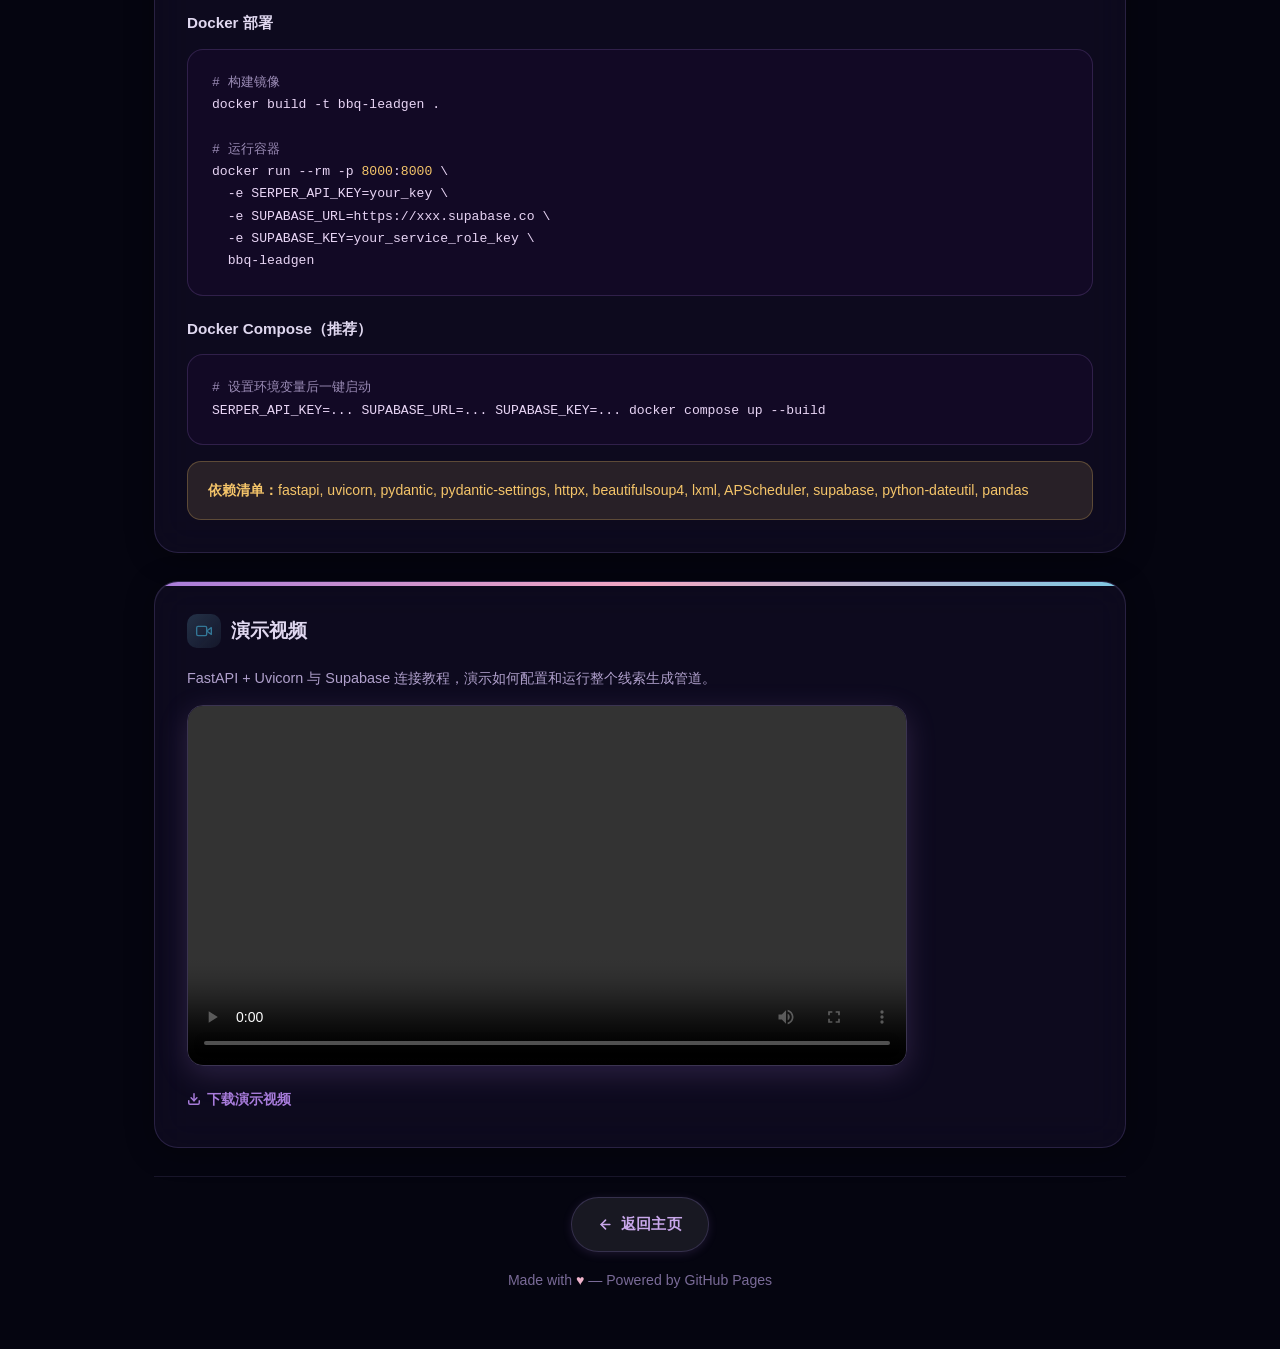
==== commit c1c30c15: "feat: 添加星空粒子动画+暗色主题到三个详情页，主页粉色简化清新风格" ====
--- a/project-a/bbq-leadgen.html
+++ b/project-a/bbq-leadgen.html
@@ -245,13 +245,83 @@
       .arch-arrow { transform: rotate(90deg); }
       .module-grid { grid-template-columns: 1fr; }
     }
+
+    /* ====== Dark theme overrides for starfield background ====== */
+    :root {
+      --text-dark: #E0D8F0;
+      --text-mid: #B0A0CC;
+      --text-light: #7A6B98;
+      --glass-bg: rgba(20, 15, 40, 0.55);
+      --glass-border: rgba(140, 120, 200, 0.22);
+      --glass-shadow: rgba(0, 0, 0, 0.35);
+    }
+    body { background: #050510; color: #E0D8F0; }
+    .glass {
+      background: rgba(20, 15, 40, 0.55);
+      border-color: rgba(140, 120, 200, 0.22);
+      box-shadow: 0 4px 28px rgba(0,0,0,0.35), inset 0 1px 0 rgba(255,255,255,0.08);
+    }
+    .glass::before { background: linear-gradient(90deg, #A87CDB, #F2A7C3, #7EC8E3); }
+    .detail-hero h1 {
+      background: linear-gradient(135deg, #C9A7EB, #F5B8D1, #7EC8E3);
+      -webkit-background-clip: text; -webkit-text-fill-color: transparent; background-clip: text;
+    }
+    .detail-hero .subtitle { color: #B0A0CC; }
+    .eyebrow {
+      background: linear-gradient(135deg, rgba(168,124,219,0.28), rgba(242,167,195,0.28));
+      color: #C9A7EB; border-color: rgba(168,124,219,0.35);
+    }
+    .badge--purple { background: rgba(168,124,219,0.2); color: #C9A7EB; border-color: rgba(168,124,219,0.3); }
+    .badge--pink   { background: rgba(242,167,195,0.2); color: #F5B8D1; border-color: rgba(242,167,195,0.3); }
+    .badge--cyan   { background: rgba(126,200,227,0.2); color: #7EC8E3; border-color: rgba(126,200,227,0.3); }
+    .badge--gold   { background: rgba(245,197,106,0.2); color: #F5C56A; border-color: rgba(245,197,106,0.3); }
+    .sec-title { color: #E0D8F0; }
+    .sec-icon { opacity: 0.85; }
+    .arch-node--purple { background: rgba(168,124,219,0.18); color: #C9A7EB; border-color: rgba(168,124,219,0.3); }
+    .arch-node--pink   { background: rgba(242,167,195,0.18); color: #F5B8D1; border-color: rgba(242,167,195,0.3); }
+    .arch-node--cyan   { background: rgba(126,200,227,0.18); color: #7EC8E3; border-color: rgba(126,200,227,0.3); }
+    .arch-node--gold   { background: rgba(245,197,106,0.18); color: #F5C56A; border-color: rgba(245,197,106,0.3); }
+    .arch-arrow { color: #7A6B98; }
+    .file-tree { background: rgba(255,255,255,0.04); border-color: rgba(140,120,200,0.15); color: #B0A0CC; }
+    .file-tree .dir { color: #C9A7EB; }
+    .file-tree .file { color: #B0A0CC; }
+    .file-tree .comment { color: #6A5B88; }
+    .code-block { background: rgba(20,10,40,0.92); border-color: rgba(168,124,219,0.2); }
+    .api-table th { background: rgba(168,124,219,0.15); color: #E0D8F0; border-color: rgba(140,120,200,0.2); }
+    .api-table td { color: #B0A0CC; border-color: rgba(140,120,200,0.12); }
+    .api-table code { background: rgba(168,124,219,0.15); color: #C9A7EB; }
+    .method-get { background: rgba(126,200,227,0.18); color: #7EC8E3; }
+    .method-post { background: rgba(242,167,195,0.18); color: #F5B8D1; }
+    .env-table th { background: rgba(245,197,106,0.12); color: #E0D8F0; border-color: rgba(245,197,106,0.18); }
+    .env-table td { color: #B0A0CC; border-color: rgba(140,120,200,0.1); }
+    .env-table code { background: rgba(245,197,106,0.12); color: #F5C56A; }
+    .env-required { background: rgba(242,167,195,0.18); color: #F5B8D1; }
+    .env-optional { background: rgba(126,200,227,0.15); color: #7EC8E3; }
+    .p-step { background: rgba(255,255,255,0.04); border-color: rgba(140,120,200,0.12); }
+    .p-step:hover { box-shadow: 0 4px 16px rgba(168,124,219,0.12); }
+    .p-step-body h4 { color: #E0D8F0; }
+    .p-step-body p  { color: #B0A0CC; }
+    .mod-card { background: rgba(255,255,255,0.05); border-color: rgba(140,120,200,0.12); }
+    .mod-card:hover { box-shadow: 0 8px 24px rgba(168,124,219,0.12); }
+    .mod-card h4 { color: #E0D8F0; }
+    .mod-card p  { color: #B0A0CC; }
+    .schema-col { background: rgba(255,255,255,0.04); border-color: rgba(140,120,200,0.12); }
+    .schema-col .col-name { color: #E0D8F0; }
+    .btn-secondary { background: rgba(255,255,255,0.08); color: #C9A7EB; border-color: rgba(140,120,200,0.25); }
+    .btn-secondary:hover { background: rgba(255,255,255,0.15); border-color: rgba(168,124,219,0.4); }
+    .link-button { background: rgba(255,255,255,0.08); color: #C9A7EB; border-color: rgba(140,120,200,0.25); }
+    .link-button:hover { background: rgba(255,255,255,0.15); border-color: rgba(168,124,219,0.4); }
+    .footer { border-color: rgba(140,120,200,0.15); }
+    .footer p { color: #7A6B98; }
+    .mascot-wrapper { right: auto; left: 28px; filter: drop-shadow(0 8px 20px rgba(100,80,160,0.4)); }
+    .dragon-bg { display: none; }
+    ::-webkit-scrollbar-track { background: rgba(20,10,40,0.5); }
+    ::selection { background: rgba(168,124,219,0.4); color: #E0D8F0; }
   </style>
 </head>
 <body>
 
-  <!-- ====== Starry sky ====== -->
-  <div class="stars-layer" id="starsLayer" aria-hidden="true"></div>
-  <img class="dragon-bg" src="../images/kali-dragon-bg.png" alt="" aria-hidden="true" />
+  <!-- ====== Mouse trail canvas ====== -->
   <canvas id="trailCanvas" aria-hidden="true"></canvas>
 
   <div class="detail-shell">
@@ -678,7 +748,7 @@
 SERPER_API_KEY=... SUPABASE_URL=... SUPABASE_KEY=... docker compose up --build</div>
 
       <div style="margin-top:16px;padding:16px 20px;border-radius:14px;background:rgba(245,197,106,0.12);border:1px solid rgba(245,197,106,0.25);">
-        <p style="margin:0;font-size:0.88rem;color:#8B6914;">
+        <p style="margin:0;font-size:0.88rem;color:#F5C56A;">
           <strong>依赖清单：</strong>fastapi, uvicorn, pydantic, pydantic-settings, httpx, beautifulsoup4, lxml, APScheduler, supabase, python-dateutil, pandas
         </p>
       </div>
@@ -767,17 +837,6 @@
   (function() {
     "use strict";
 
-    /* Stars */
-    var starsLayer = document.getElementById("starsLayer");
-    var starColors = ["", "star--pink", "star--purple", "star--cyan", "star--gold"];
-    for (var i = 0; i < 80; i++) {
-      var s = document.createElement("div");
-      s.className = "star " + starColors[Math.floor(Math.random() * starColors.length)];
-      var size = Math.random() * 4 + 1.5;
-      s.style.cssText = "width:"+size+"px;height:"+size+"px;top:"+Math.random()*100+"%;left:"+Math.random()*100+"%;--dur:"+(Math.random()*3+2)+"s;--delay:"+(Math.random()*5)+"s;";
-      starsLayer.appendChild(s);
-    }
-
     /* Mouse trail */
     var canvas = document.getElementById("trailCanvas");
     var ctx = canvas.getContext("2d");
@@ -848,5 +907,6 @@
     revealEls.forEach(function(el){obs.observe(el);});
   })();
   </script>
+  <script src="../starfield-bgm.js"></script>
 </body>
 </html>
--- a/style.css
+++ b/style.css
@@ -4,22 +4,22 @@
    ============================================ */
 
 :root {
-  /* Pastel palette */
-  --lavender:       #E6D8F5;
-  --soft-pink:      #FFE0EC;
-  --sky-blue:       #D0EAFF;
+  /* Pastel palette — lighter, more minimalist */
+  --lavender:       #EEE5F8;
+  --soft-pink:      #FFF0F5;
+  --sky-blue:       #D8EEFF;
   --cream:          #FFF8F0;
-  --mint:           #D4F5E0;
-  --peach:          #FFDAB9;
+  --mint:           #DFF8E8;
+  --peach:          #FFE4CC;
   --text-dark:      #3D2E5C;
   --text-mid:       #6B5B8A;
   --text-light:     #9A8BB5;
-  --glass-bg:       rgba(255, 255, 255, 0.55);
-  --glass-border:   rgba(200, 180, 230, 0.35);
-  --glass-shadow:   rgba(180, 150, 220, 0.18);
+  --glass-bg:       rgba(255, 255, 255, 0.65);
+  --glass-border:   rgba(210, 195, 240, 0.3);
+  --glass-shadow:   rgba(190, 165, 230, 0.12);
   --accent-purple:  #A87CDB;
   --accent-cyan:    #7EC8E3;
-  --accent-pink:    #F2A7C3;
+  --accent-pink:    #F0B4CC;
   --accent-gold:    #F5C56A;
   color-scheme: light;
   font-family: "Segoe UI", "PingFang SC", "Microsoft YaHei", "Helvetica Neue", Arial, sans-serif;
@@ -32,7 +32,7 @@
 /* ---------- Page body ---------- */
 body {
   min-height: 100vh;
-  background: linear-gradient(160deg, #EDE4F7 0%, #FDE8F0 30%, #E4F0FF 65%, #F5F0FA 100%);
+  background: linear-gradient(160deg, #F2ECFA 0%, #FFF5F8 30%, #EAF2FF 65%, #F8F5FC 100%);
   color: var(--text-dark);
   overflow-x: hidden;
   position: relative;
@@ -63,7 +63,7 @@
 }
 
 /* Large colored bokeh stars */
-.star--pink   { background: var(--accent-pink);   box-shadow: 0 0 10px 3px rgba(242,167,195,0.6); }
+.star--pink   { background: var(--accent-pink);   box-shadow: 0 0 10px 3px rgba(240,180,204,0.5); }
 .star--purple { background: var(--accent-purple); box-shadow: 0 0 10px 3px rgba(168,124,219,0.5); }
 .star--cyan   { background: var(--accent-cyan);   box-shadow: 0 0 10px 3px rgba(126,200,227,0.5); }
 .star--gold   { background: var(--accent-gold);   box-shadow: 0 0 10px 3px rgba(245,197,106,0.5); }
@@ -124,9 +124,9 @@
   border-radius: 32px;
   background: linear-gradient(
     135deg,
-    rgba(230,216,245,0.5) 0%,
-    rgba(255,224,236,0.4) 40%,
-    rgba(208,234,255,0.4) 100%
+    rgba(238,229,248,0.4) 0%,
+    rgba(255,240,245,0.3) 40%,
+    rgba(216,238,255,0.3) 100%
   );
   pointer-events: none;
   z-index: 0;
@@ -141,13 +141,13 @@
   margin-bottom: 16px;
   padding: 6px 14px;
   border-radius: 999px;
-  background: linear-gradient(135deg, rgba(168,124,219,0.25), rgba(242,167,195,0.25));
+  background: linear-gradient(135deg, rgba(168,124,219,0.18), rgba(240,180,204,0.18));
   color: var(--accent-purple);
   font-weight: 700;
   letter-spacing: 0.07em;
   text-transform: uppercase;
   font-size: 0.8rem;
-  border: 1px solid rgba(168,124,219,0.3);
+  border: 1px solid rgba(168,124,219,0.25);
 }
 
 .hero h1 {
@@ -155,7 +155,7 @@
   font-size: clamp(2.4rem, 4.5vw, 3.8rem);
   line-height: 1.05;
   letter-spacing: -0.03em;
-  background: linear-gradient(135deg, #7B4FBF 0%, #D4618C 50%, #5B8FD4 100%);
+  background: linear-gradient(135deg, #7B4FBF 0%, #D47A9C 50%, #5B8FD4 100%);
   -webkit-background-clip: text;
   -webkit-text-fill-color: transparent;
   background-clip: text;
@@ -195,7 +195,7 @@
 
 .btn:hover {
   transform: translateY(-3px);
-  box-shadow: 0 8px 24px rgba(168,124,219,0.3);
+  box-shadow: 0 8px 24px rgba(168,124,219,0.22);
 }
 
 .btn-primary {
@@ -286,7 +286,7 @@
 .project-card:hover {
   transform: translateY(-5px);
   box-shadow:
-    0 12px 40px rgba(168,124,219,0.22),
+    0 12px 40px rgba(168,124,219,0.15),
     inset 0 1px 0 rgba(255,255,255,0.8);
 }
 
@@ -312,7 +312,7 @@
 }
 
 .card-icon--purple { background: linear-gradient(135deg, rgba(168,124,219,0.25), rgba(168,124,219,0.1)); }
-.card-icon--pink   { background: linear-gradient(135deg, rgba(242,167,195,0.25), rgba(242,167,195,0.1)); }
+.card-icon--pink   { background: linear-gradient(135deg, rgba(240,180,204,0.25), rgba(240,180,204,0.1)); }
 .card-icon--cyan   { background: linear-gradient(135deg, rgba(126,200,227,0.25), rgba(126,200,227,0.1)); }
 
 /* ---------- Projects ---------- */
@@ -342,7 +342,7 @@
 }
 
 .tag--purple { background: rgba(168,124,219,0.2); color: #7B4FBF; border: 1px solid rgba(168,124,219,0.3); }
-.tag--pink   { background: rgba(242,167,195,0.2); color: #C4587A; border: 1px solid rgba(242,167,195,0.3); }
+.tag--pink   { background: rgba(240,180,204,0.2); color: #C06B8A; border: 1px solid rgba(240,180,204,0.3); }
 .tag--cyan   { background: rgba(126,200,227,0.2); color: #3A8BAD; border: 1px solid rgba(126,200,227,0.3); }
 
 .project-card p {
@@ -459,13 +459,13 @@
 ::-webkit-scrollbar { width: 8px; }
 ::-webkit-scrollbar-track { background: rgba(230,216,245,0.4); }
 ::-webkit-scrollbar-thumb {
-  background: linear-gradient(var(--accent-purple), var(--accent-pink));
+  background: linear-gradient(var(--accent-purple), #D4A0C0);
   border-radius: 999px;
 }
 
 /* ---------- Selection ---------- */
 ::selection {
-  background: rgba(168,124,219,0.35);
+  background: rgba(168,124,219,0.25);
   color: var(--text-dark);
 }
 
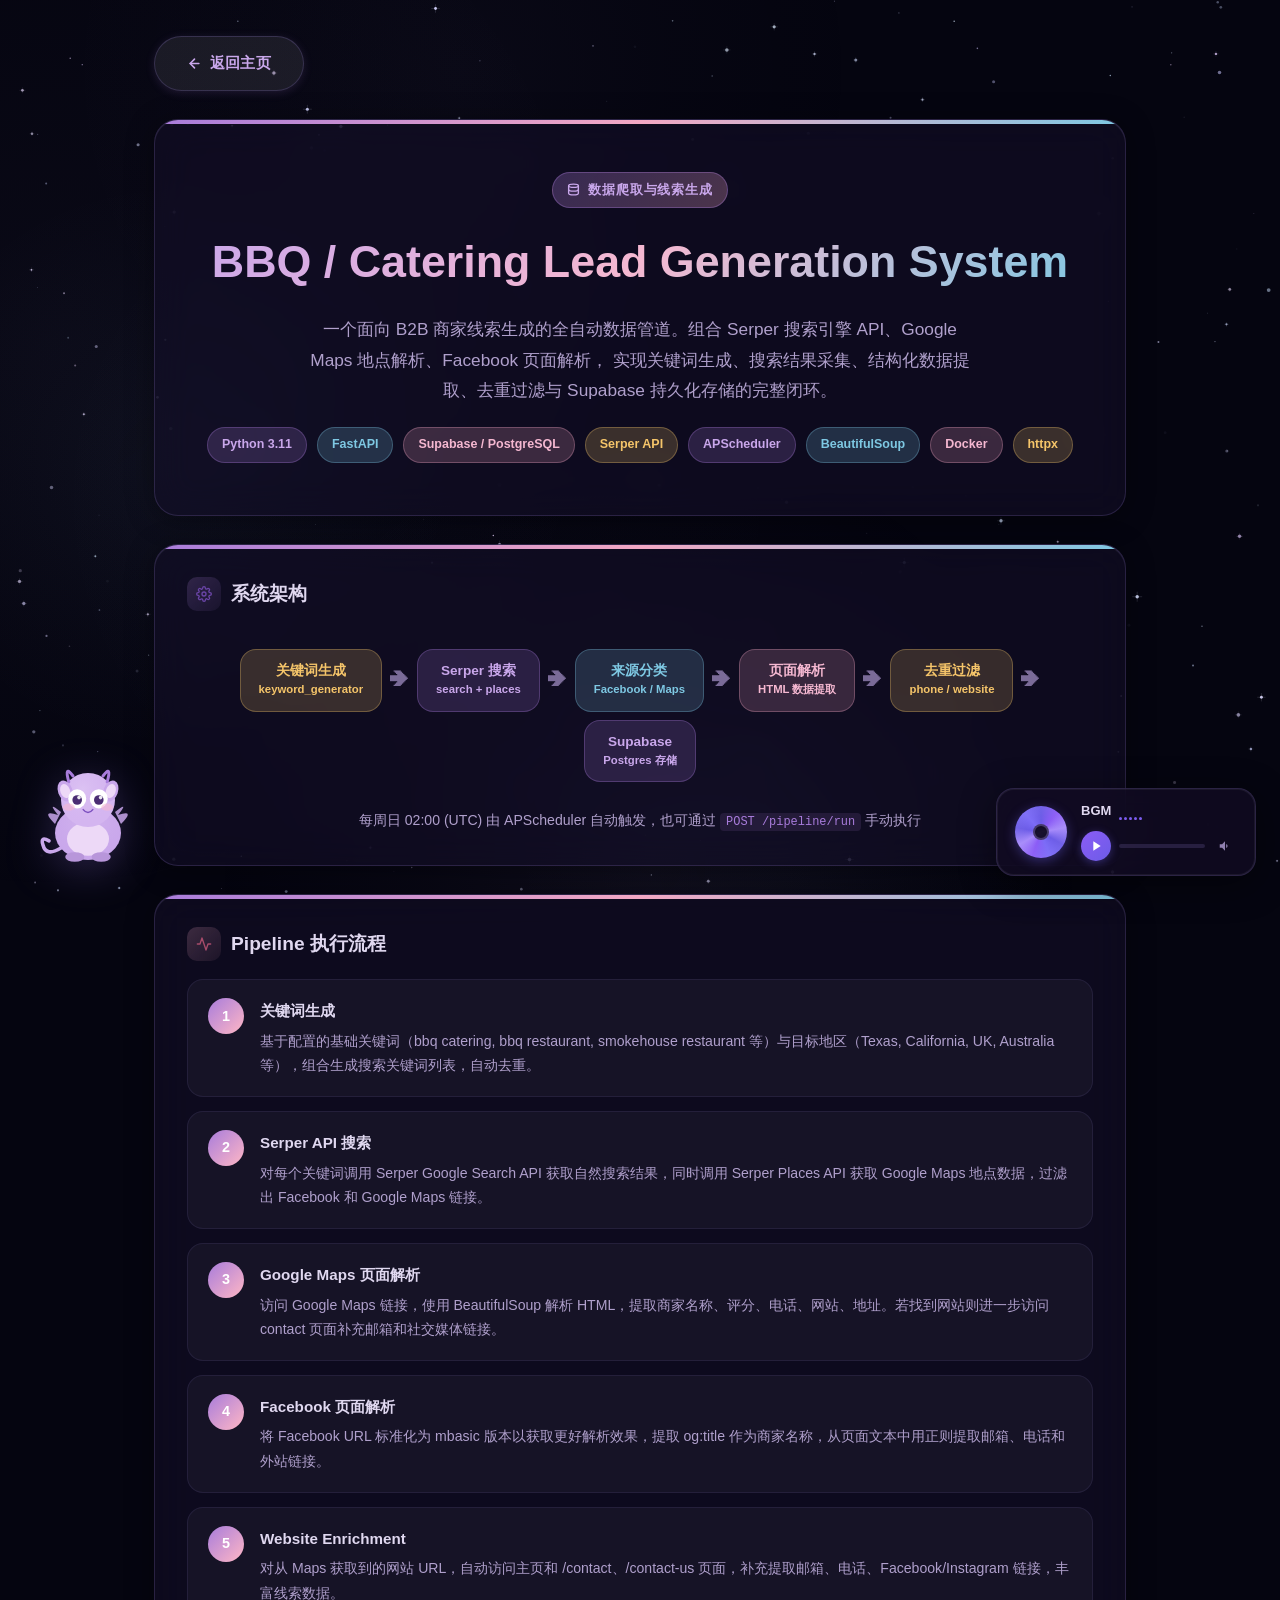
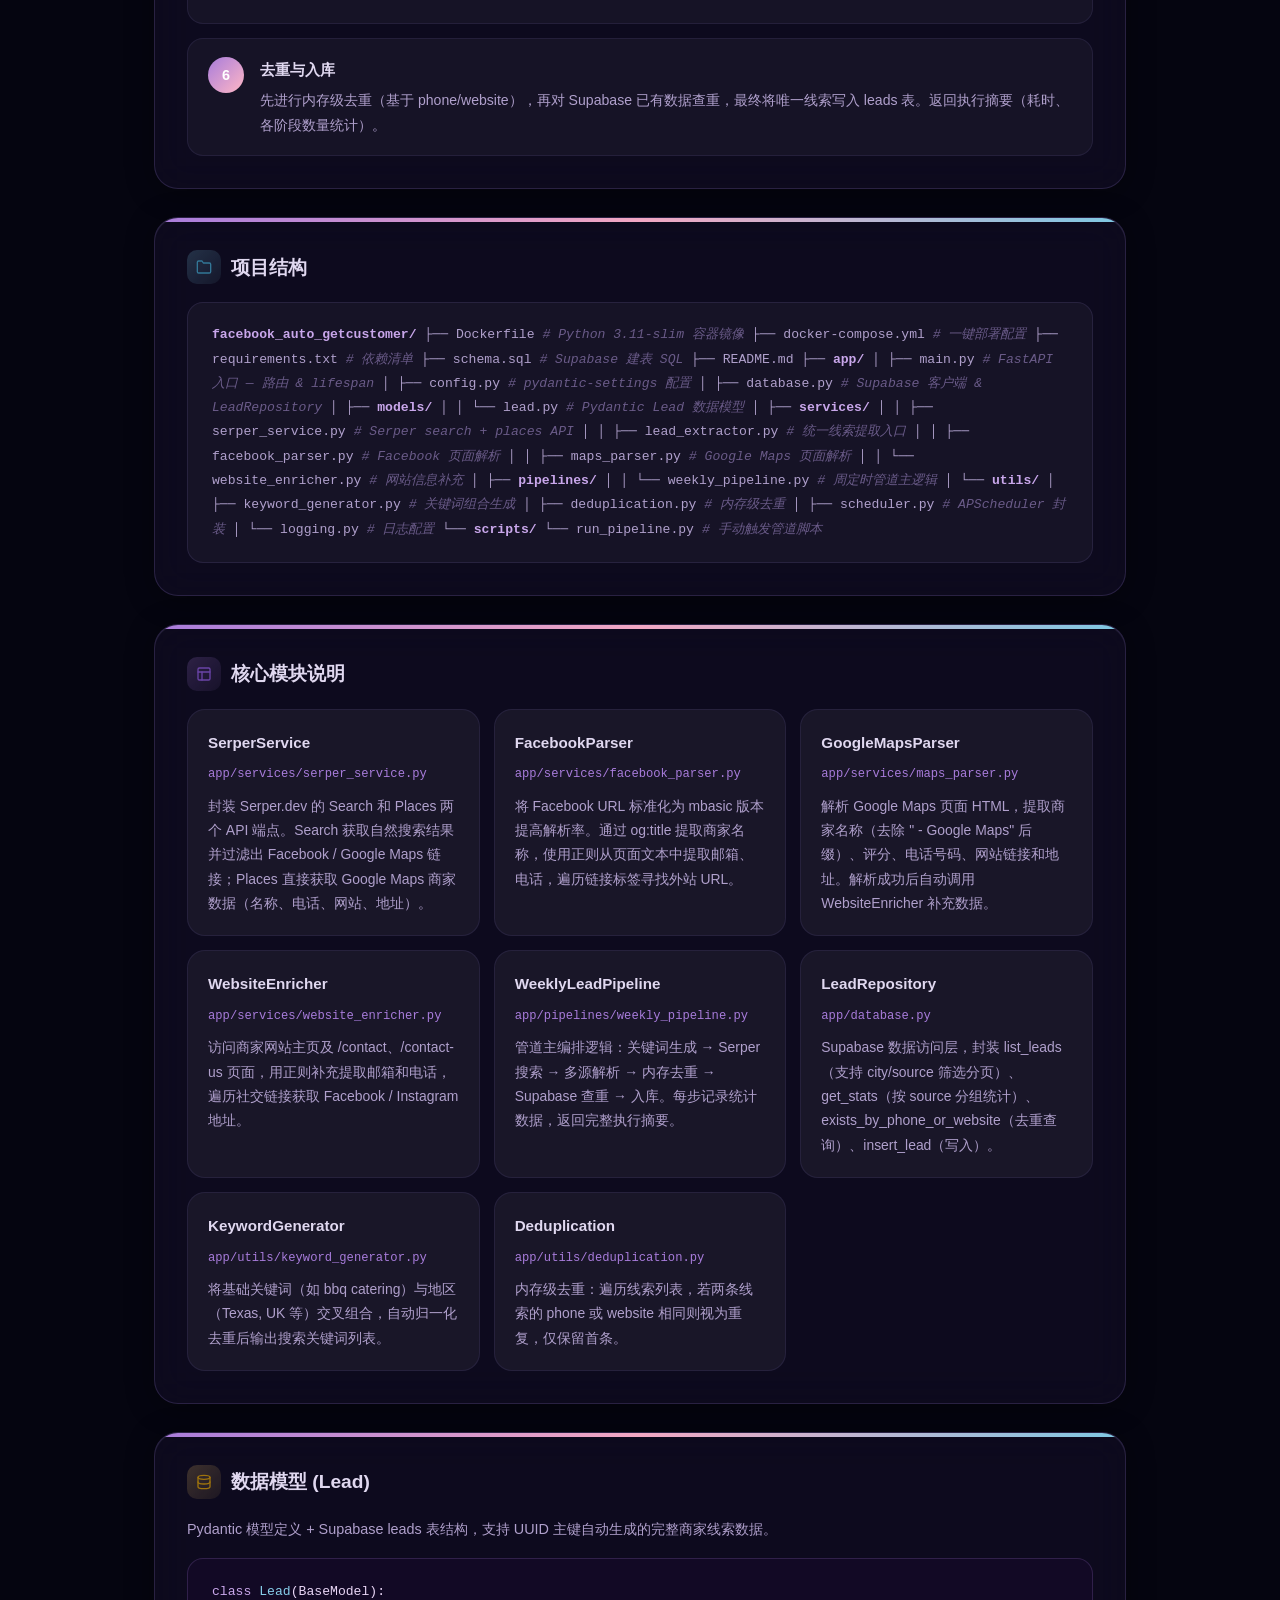
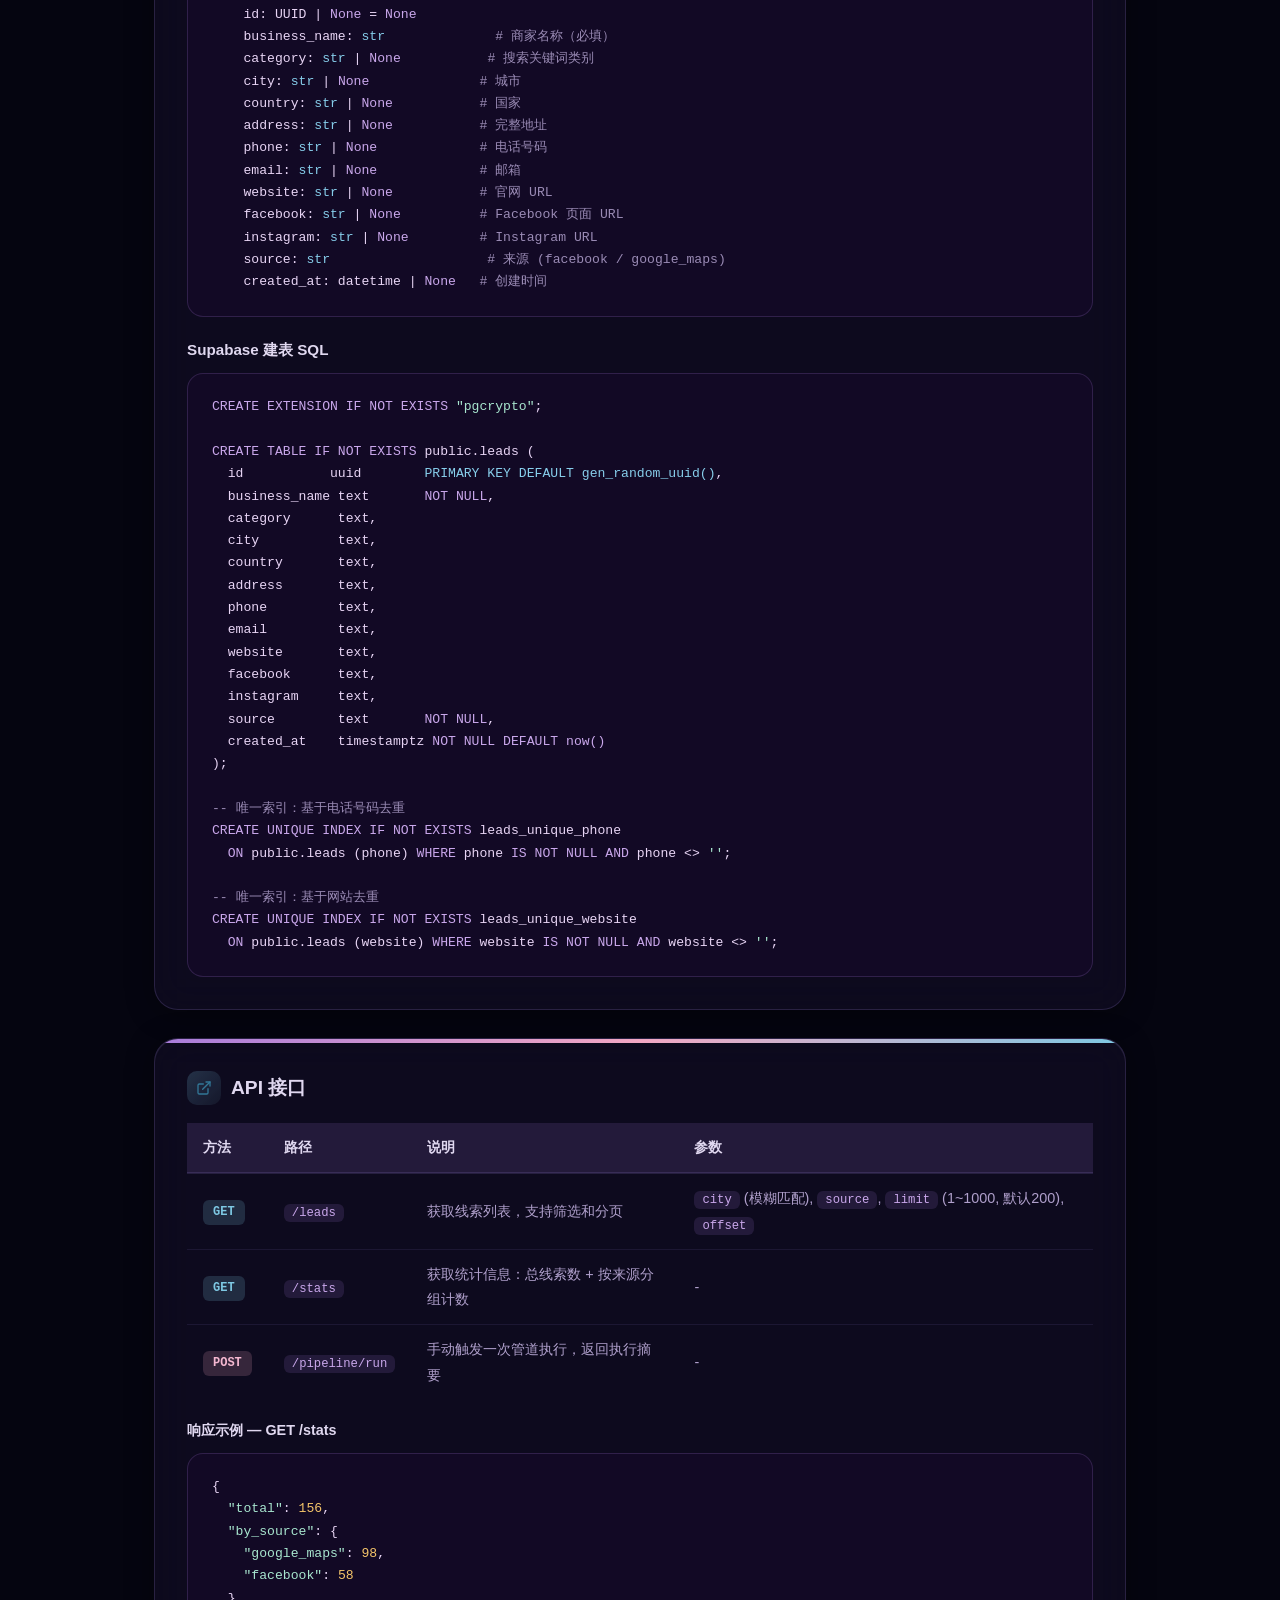
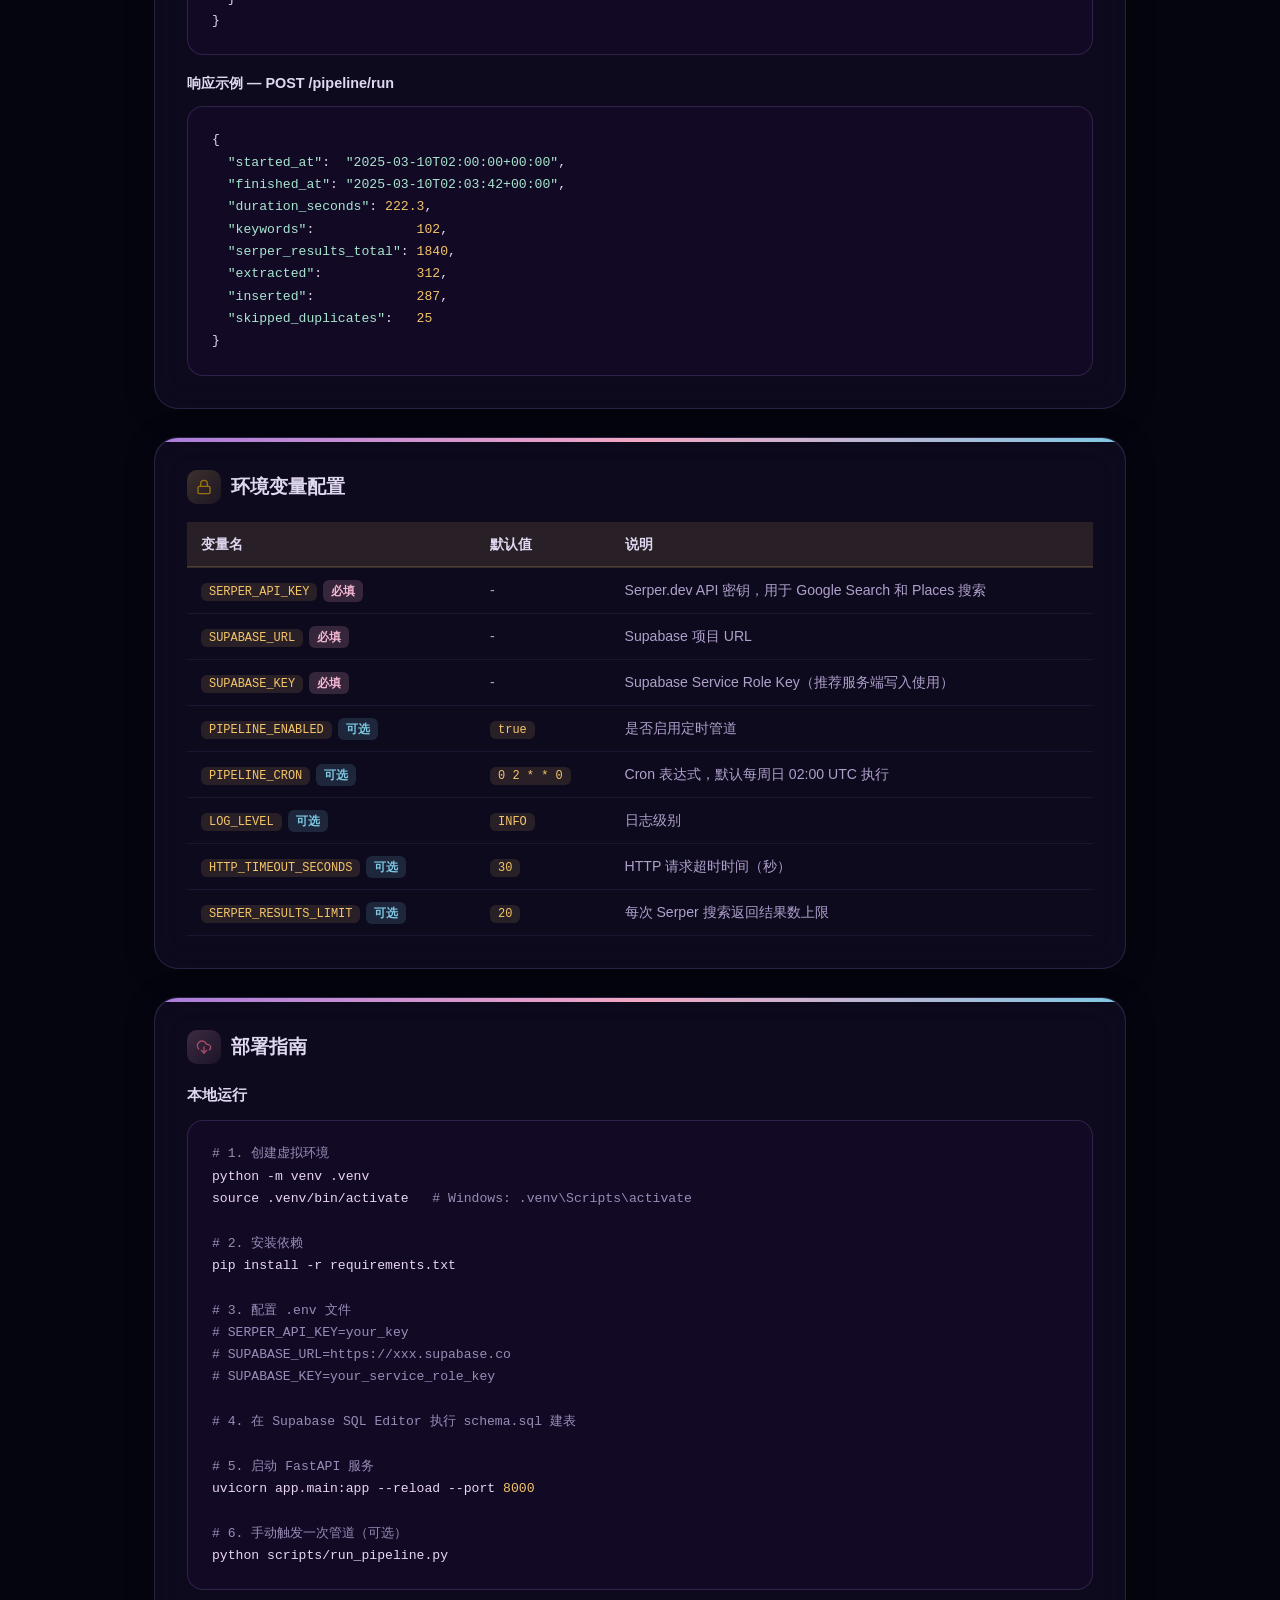
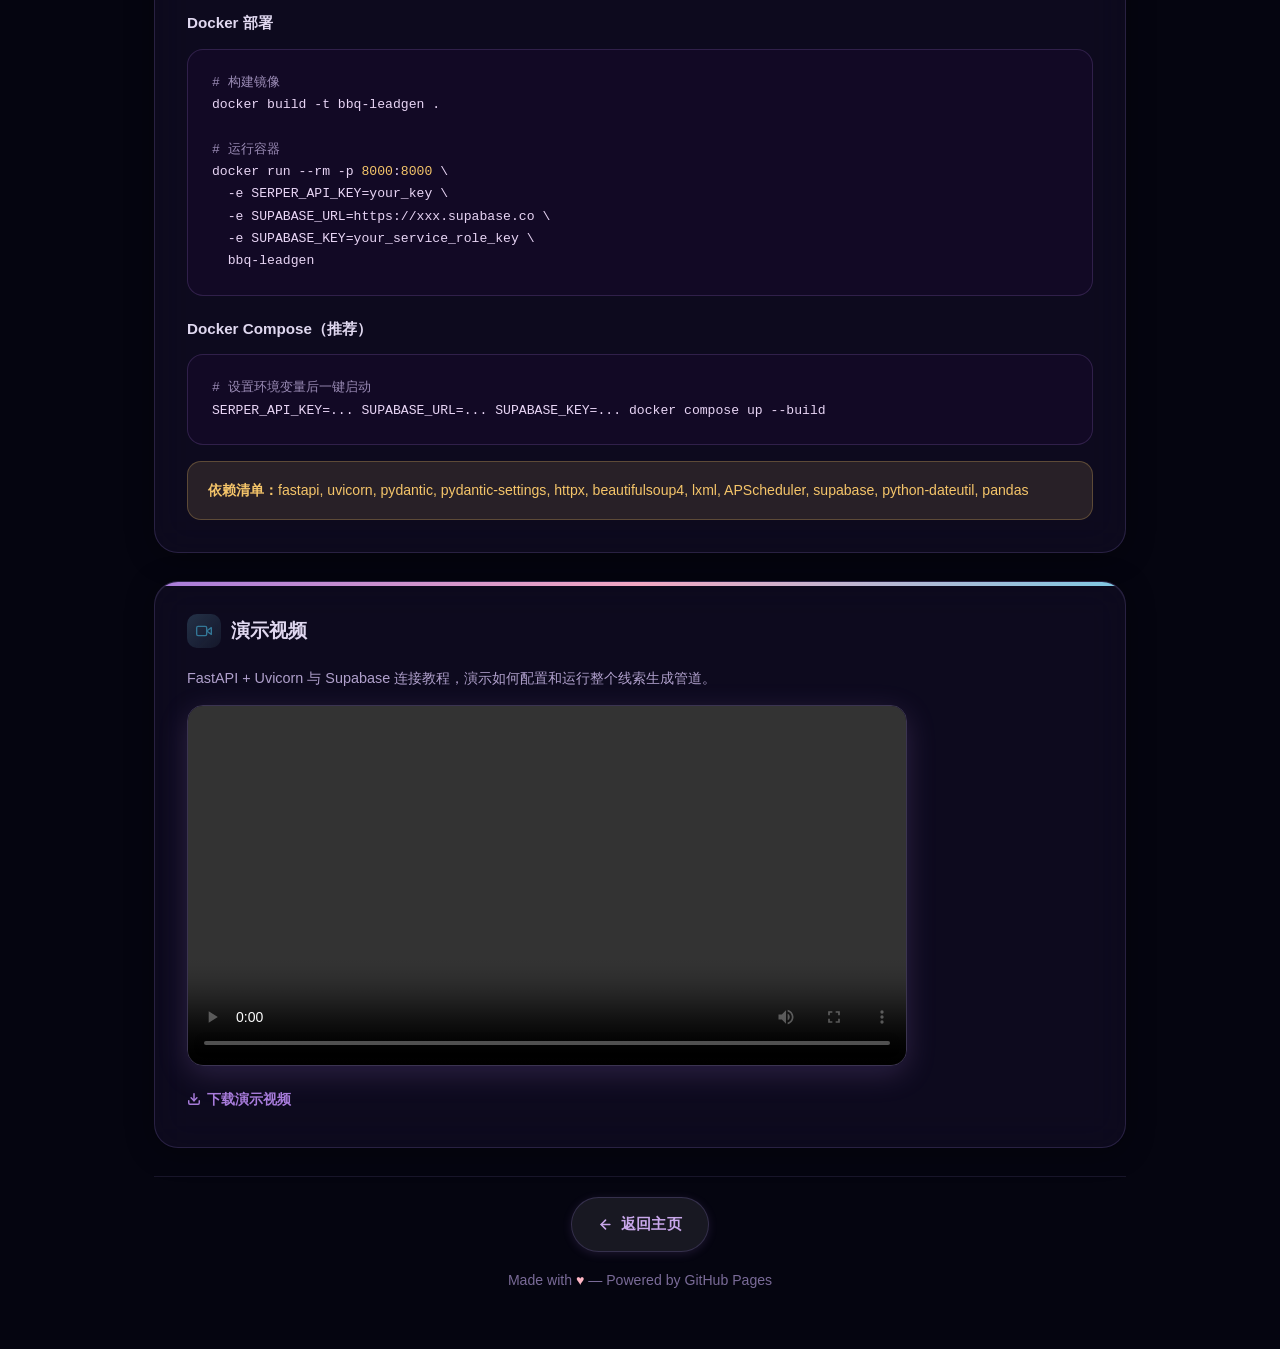
==== commit 2c9250eb: "feat: 樱花飘落动画主题 + 精致BGM播放器重设计" ====
--- a/project-a/bbq-leadgen.html
+++ b/project-a/bbq-leadgen.html
@@ -5,6 +5,7 @@
   <meta name="viewport" content="width=device-width,initial-scale=1" />
   <title>BBQ / Catering Lead Generation System | 项目详情</title>
   <link rel="stylesheet" href="../style.css" />
+  <link rel="stylesheet" href="../sakura-player.css" />
   <style>
     /* ---- page overrides ---- */
     .detail-shell {
@@ -319,7 +320,7 @@
     ::selection { background: rgba(168,124,219,0.4); color: #E0D8F0; }
   </style>
 </head>
-<body>
+<body class="dark-theme">
 
   <!-- ====== Mouse trail canvas ====== -->
   <canvas id="trailCanvas" aria-hidden="true"></canvas>
@@ -908,5 +909,6 @@
   })();
   </script>
   <script src="../starfield-bgm.js"></script>
+  <script src="../sakura.js"></script>
 </body>
 </html>
--- a/style.css
+++ b/style.css
@@ -1,25 +1,29 @@
 /* ============================================
-   GitHub Pages Portfolio — Light Pastel Theme
-   Instagram-style pastel + starry sky
+   GitHub Pages Portfolio — Sakura Theme
+   Cherry blossom petals + fresh minimalist
    ============================================ */
 
 :root {
-  /* Pastel palette — lighter, more minimalist */
-  --lavender:       #EEE5F8;
-  --soft-pink:      #FFF0F5;
-  --sky-blue:       #D8EEFF;
-  --cream:          #FFF8F0;
-  --mint:           #DFF8E8;
-  --peach:          #FFE4CC;
+  /* Sakura palette — soft, fresh, elegant */
+  --lavender:       #F5EEF8;
+  --soft-pink:      #FFF5F8;
+  --sky-blue:       #E0F0FF;
+  --cream:          #FFFAF5;
+  --mint:           #E8F8EE;
+  --peach:          #FFE8D0;
+  --sakura-light:   #FFE4EC;
+  --sakura:         #FFB7C5;
+  --sakura-deep:    #E8649E;
+  --branch-brown:   #8B6F5E;
   --text-dark:      #3D2E5C;
   --text-mid:       #6B5B8A;
   --text-light:     #9A8BB5;
-  --glass-bg:       rgba(255, 255, 255, 0.65);
-  --glass-border:   rgba(210, 195, 240, 0.3);
-  --glass-shadow:   rgba(190, 165, 230, 0.12);
+  --glass-bg:       rgba(255, 255, 255, 0.68);
+  --glass-border:   rgba(220, 200, 235, 0.28);
+  --glass-shadow:   rgba(200, 175, 230, 0.10);
   --accent-purple:  #A87CDB;
   --accent-cyan:    #7EC8E3;
-  --accent-pink:    #F0B4CC;
+  --accent-pink:    #FFB7C5;
   --accent-gold:    #F5C56A;
   color-scheme: light;
   font-family: "Segoe UI", "PingFang SC", "Microsoft YaHei", "Helvetica Neue", Arial, sans-serif;
@@ -32,7 +36,7 @@
 /* ---------- Page body ---------- */
 body {
   min-height: 100vh;
-  background: linear-gradient(160deg, #F2ECFA 0%, #FFF5F8 30%, #EAF2FF 65%, #F8F5FC 100%);
+  background: linear-gradient(160deg, #F5EEF8 0%, #FFF5F8 25%, #FFE4EC 50%, #E8F4FF 75%, #FAF5FC 100%);
   color: var(--text-dark);
   overflow-x: hidden;
   position: relative;
@@ -58,15 +62,25 @@
 }
 
 @keyframes twinkle {
-  0%, 100% { opacity: 0.1; transform: scale(0.7); }
-  50%       { opacity: 1;   transform: scale(1.3); }
-}
-
-/* Large colored bokeh stars */
-.star--pink   { background: var(--accent-pink);   box-shadow: 0 0 10px 3px rgba(240,180,204,0.5); }
-.star--purple { background: var(--accent-purple); box-shadow: 0 0 10px 3px rgba(168,124,219,0.5); }
-.star--cyan   { background: var(--accent-cyan);   box-shadow: 0 0 10px 3px rgba(126,200,227,0.5); }
-.star--gold   { background: var(--accent-gold);   box-shadow: 0 0 10px 3px rgba(245,197,106,0.5); }
+  0%, 100% { opacity: 0.05; transform: scale(0.6); }
+  50%       { opacity: 0.5;  transform: scale(1.1); }
+}
+
+/* Sakura-tinted bokeh stars */
+.star--pink   { background: #FFB7C5;   box-shadow: 0 0 8px 2px rgba(255,183,197,0.4); }
+.star--purple { background: #D4B5F0;   box-shadow: 0 0 8px 2px rgba(212,181,240,0.4); }
+.star--cyan   { background: #A8D8EA;   box-shadow: 0 0 8px 2px rgba(168,216,234,0.4); }
+.star--gold   { background: #F5D98E;   box-shadow: 0 0 8px 2px rgba(245,217,142,0.4); }
+
+/* ---------- Sakura canvas layer ---------- */
+#sakuraCanvas {
+  position: fixed;
+  inset: 0;
+  width: 100%;
+  height: 100%;
+  pointer-events: none;
+  z-index: 2;
+}
 
 /* ---------- Dragon background watermark ---------- */
 .dragon-bg {
@@ -155,7 +169,7 @@
   font-size: clamp(2.4rem, 4.5vw, 3.8rem);
   line-height: 1.05;
   letter-spacing: -0.03em;
-  background: linear-gradient(135deg, #7B4FBF 0%, #D47A9C 50%, #5B8FD4 100%);
+  background: linear-gradient(135deg, #7B4FBF 0%, #E8649E 40%, #FFB7C5 60%, #5B8FD4 100%);
   -webkit-background-clip: text;
   -webkit-text-fill-color: transparent;
   background-clip: text;
@@ -424,7 +438,7 @@
 }
 
 .footer-heart {
-  color: var(--accent-pink);
+  color: #FFB7C5;
   display: inline-block;
   animation: heartbeat 1.4s ease-in-out infinite;
 }
@@ -459,7 +473,7 @@
 ::-webkit-scrollbar { width: 8px; }
 ::-webkit-scrollbar-track { background: rgba(230,216,245,0.4); }
 ::-webkit-scrollbar-thumb {
-  background: linear-gradient(var(--accent-purple), #D4A0C0);
+  background: linear-gradient(var(--accent-purple), #FFB7C5);
   border-radius: 999px;
 }
 
--- a/sakura-player.css
+++ b/sakura-player.css
@@ -0,0 +1,334 @@
+/*  sakura-player.css — 精致 BGM 播放器样式
+ *  支持亮色（主页）和暗色（详情页）两种主题
+ *  通过 body.dark-theme 类自动切换
+ */
+
+/* ====== 播放器容器 ====== */
+.sakura-player {
+  position: fixed;
+  bottom: 24px;
+  right: 24px;
+  display: flex;
+  align-items: center;
+  gap: 14px;
+  padding: 14px 18px;
+  border-radius: 18px;
+  z-index: 9998;
+  max-width: 320px;
+  min-width: 260px;
+  backdrop-filter: blur(22px);
+  -webkit-backdrop-filter: blur(22px);
+  transition: transform 0.3s ease, box-shadow 0.3s ease;
+  /* 默认亮色主题 */
+  background: rgba(255, 248, 252, 0.88);
+  border: 1px solid rgba(240, 180, 204, 0.3);
+  box-shadow:
+    0 8px 36px rgba(180, 120, 160, 0.18),
+    0 0 0 1px rgba(255, 255, 255, 0.5) inset;
+}
+
+/* 暗色主题（详情页） */
+body.dark-theme .sakura-player {
+  background: rgba(18, 12, 35, 0.82);
+  border: 1px solid rgba(160, 140, 220, 0.2);
+  box-shadow:
+    0 8px 36px rgba(0, 0, 0, 0.45),
+    0 0 0 1px rgba(255, 255, 255, 0.06) inset;
+}
+
+.sakura-player:hover {
+  transform: translateY(-3px);
+  box-shadow:
+    0 12px 44px rgba(180, 120, 160, 0.25),
+    0 0 0 1px rgba(255, 255, 255, 0.5) inset;
+}
+
+body.dark-theme .sakura-player:hover {
+  box-shadow:
+    0 12px 44px rgba(0, 0, 0, 0.55),
+    0 0 0 1px rgba(255, 255, 255, 0.08) inset;
+}
+
+/* ====== 旋转唱片 ====== */
+.sp-album {
+  position: relative;
+  width: 52px;
+  height: 52px;
+  flex-shrink: 0;
+}
+
+.sp-disc {
+  width: 100%;
+  height: 100%;
+  border-radius: 50%;
+  background: conic-gradient(
+    from 0deg,
+    #FFB7C5 0deg, #FF8FAB 40deg, #E8649E 80deg,
+    #FFB7C5 120deg, #FFA6C1 160deg, #FF8FAB 200deg,
+    #E8649E 240deg, #FFB7C5 280deg, #FFA6C1 320deg,
+    #FFB7C5 360deg
+  );
+  box-shadow:
+    0 3px 12px rgba(200, 100, 150, 0.35),
+    inset 0 0 18px rgba(255, 255, 255, 0.15);
+  display: flex;
+  align-items: center;
+  justify-content: center;
+  animation: sp-spin 4s linear infinite;
+  animation-play-state: paused;
+  transition: box-shadow 0.3s;
+}
+
+body.dark-theme .sp-disc {
+  background: conic-gradient(
+    from 0deg,
+    #6C5CE7 0deg, #8B5CF6 40deg, #A78BFA 80deg,
+    #6C5CE7 120deg, #7C6CF7 160deg, #8B5CF6 200deg,
+    #A78BFA 240deg, #6C5CE7 280deg, #7C6CF7 320deg,
+    #6C5CE7 360deg
+  );
+  box-shadow:
+    0 3px 12px rgba(108, 92, 231, 0.4),
+    inset 0 0 18px rgba(255, 255, 255, 0.08);
+}
+
+.sakura-player.is-playing .sp-disc {
+  animation-play-state: running;
+}
+
+@keyframes sp-spin {
+  to { transform: rotate(360deg); }
+}
+
+.sp-disc-hole {
+  width: 16px;
+  height: 16px;
+  border-radius: 50%;
+  background: rgba(255, 248, 252, 0.95);
+  border: 2px solid rgba(240, 180, 204, 0.5);
+  box-shadow: inset 0 1px 3px rgba(0, 0, 0, 0.08);
+}
+
+body.dark-theme .sp-disc-hole {
+  background: rgba(18, 12, 35, 0.95);
+  border-color: rgba(140, 120, 200, 0.4);
+  box-shadow: inset 0 1px 3px rgba(0, 0, 0, 0.3);
+}
+
+/* ====== 信息区 ====== */
+.sp-info {
+  flex: 1;
+  min-width: 0;
+}
+
+.sp-title-row {
+  display: flex;
+  align-items: center;
+  gap: 8px;
+  margin-bottom: 3px;
+}
+
+.sp-title {
+  font-size: 13px;
+  font-weight: 600;
+  white-space: nowrap;
+  overflow: hidden;
+  text-overflow: ellipsis;
+  color: #8B4570;
+  line-height: 1.3;
+}
+
+body.dark-theme .sp-title {
+  color: #E0D8F0;
+}
+
+.sp-artist {
+  font-size: 11px;
+  color: #B08898;
+  margin-bottom: 8px;
+  white-space: nowrap;
+  overflow: hidden;
+  text-overflow: ellipsis;
+  line-height: 1.3;
+}
+
+body.dark-theme .sp-artist {
+  color: #9080B0;
+}
+
+/* ====== 音频可视化条 ====== */
+.sp-visualizer {
+  display: flex;
+  align-items: flex-end;
+  gap: 2px;
+  height: 16px;
+  flex-shrink: 0;
+}
+
+.sp-visualizer span {
+  display: block;
+  width: 3px;
+  min-height: 3px;
+  border-radius: 2px;
+  background: linear-gradient(to top, #FF8FAB, #E8649E);
+  transition: height 0.15s ease;
+  height: 3px;
+}
+
+body.dark-theme .sp-visualizer span {
+  background: linear-gradient(to top, #8B5CF6, #6C5CE7);
+}
+
+.sakura-player.is-playing .sp-visualizer span:nth-child(1) { animation: sp-viz 0.6s ease-in-out infinite alternate; }
+.sakura-player.is-playing .sp-visualizer span:nth-child(2) { animation: sp-viz 0.45s ease-in-out infinite alternate 0.1s; }
+.sakura-player.is-playing .sp-visualizer span:nth-child(3) { animation: sp-viz 0.55s ease-in-out infinite alternate 0.2s; }
+.sakura-player.is-playing .sp-visualizer span:nth-child(4) { animation: sp-viz 0.5s ease-in-out infinite alternate 0.05s; }
+.sakura-player.is-playing .sp-visualizer span:nth-child(5) { animation: sp-viz 0.65s ease-in-out infinite alternate 0.15s; }
+
+@keyframes sp-viz {
+  0%   { height: 3px; }
+  100% { height: 16px; }
+}
+
+/* ====== 控制栏 ====== */
+.sp-controls {
+  display: flex;
+  align-items: center;
+  gap: 8px;
+}
+
+.sp-play-btn,
+.sp-vol-btn {
+  border: none;
+  cursor: pointer;
+  display: flex;
+  align-items: center;
+  justify-content: center;
+  padding: 0;
+  transition: transform 0.2s ease, background 0.2s ease, box-shadow 0.2s ease;
+  outline: none;
+}
+
+.sp-play-btn {
+  width: 30px;
+  height: 30px;
+  border-radius: 50%;
+  background: linear-gradient(135deg, #FF8FAB 0%, #E8649E 100%);
+  color: #fff;
+  flex-shrink: 0;
+  box-shadow: 0 2px 8px rgba(232, 100, 158, 0.3);
+}
+
+body.dark-theme .sp-play-btn {
+  background: linear-gradient(135deg, #8B5CF6 0%, #6C5CE7 100%);
+  box-shadow: 0 2px 8px rgba(108, 92, 231, 0.4);
+}
+
+.sp-play-btn:hover {
+  transform: scale(1.1);
+  box-shadow: 0 3px 12px rgba(232, 100, 158, 0.45);
+}
+
+body.dark-theme .sp-play-btn:hover {
+  box-shadow: 0 3px 12px rgba(108, 92, 231, 0.55);
+}
+
+.sp-vol-btn {
+  width: 24px;
+  height: 24px;
+  border-radius: 50%;
+  background: transparent;
+  color: #B08898;
+  flex-shrink: 0;
+}
+
+body.dark-theme .sp-vol-btn {
+  color: #9080B0;
+}
+
+.sp-vol-btn:hover {
+  color: #E8649E;
+  transform: scale(1.1);
+}
+
+body.dark-theme .sp-vol-btn:hover {
+  color: #8B5CF6;
+}
+
+/* ====== 进度条 ====== */
+.sp-progress-wrap {
+  flex: 1;
+  height: 4px;
+  background: rgba(240, 180, 204, 0.3);
+  border-radius: 2px;
+  overflow: hidden;
+  cursor: pointer;
+  transition: height 0.2s;
+}
+
+body.dark-theme .sp-progress-wrap {
+  background: rgba(140, 120, 200, 0.2);
+}
+
+.sp-progress-wrap:hover {
+  height: 6px;
+}
+
+.sp-progress-bar {
+  height: 100%;
+  width: 0%;
+  border-radius: 2px;
+  background: linear-gradient(90deg, #FF8FAB 0%, #E8649E 100%);
+  transition: width 0.2s linear;
+  position: relative;
+}
+
+body.dark-theme .sp-progress-bar {
+  background: linear-gradient(90deg, #8B5CF6 0%, #6C5CE7 100%);
+}
+
+.sp-progress-bar::after {
+  content: "";
+  position: absolute;
+  right: -4px;
+  top: 50%;
+  transform: translateY(-50%) scale(0);
+  width: 10px;
+  height: 10px;
+  border-radius: 50%;
+  background: #E8649E;
+  box-shadow: 0 0 6px rgba(232, 100, 158, 0.5);
+  transition: transform 0.2s;
+}
+
+body.dark-theme .sp-progress-bar::after {
+  background: #6C5CE7;
+  box-shadow: 0 0 6px rgba(108, 92, 231, 0.5);
+}
+
+.sp-progress-wrap:hover .sp-progress-bar::after {
+  transform: translateY(-50%) scale(1);
+}
+
+/* ====== 响应式 ====== */
+@media (max-width: 480px) {
+  .sakura-player {
+    bottom: 12px;
+    right: 12px;
+    left: 12px;
+    max-width: none;
+    padding: 10px 14px;
+    gap: 10px;
+  }
+  .sp-album {
+    width: 40px;
+    height: 40px;
+  }
+  .sp-disc-hole {
+    width: 12px;
+    height: 12px;
+  }
+  .sp-title {
+    font-size: 12px;
+  }
+}
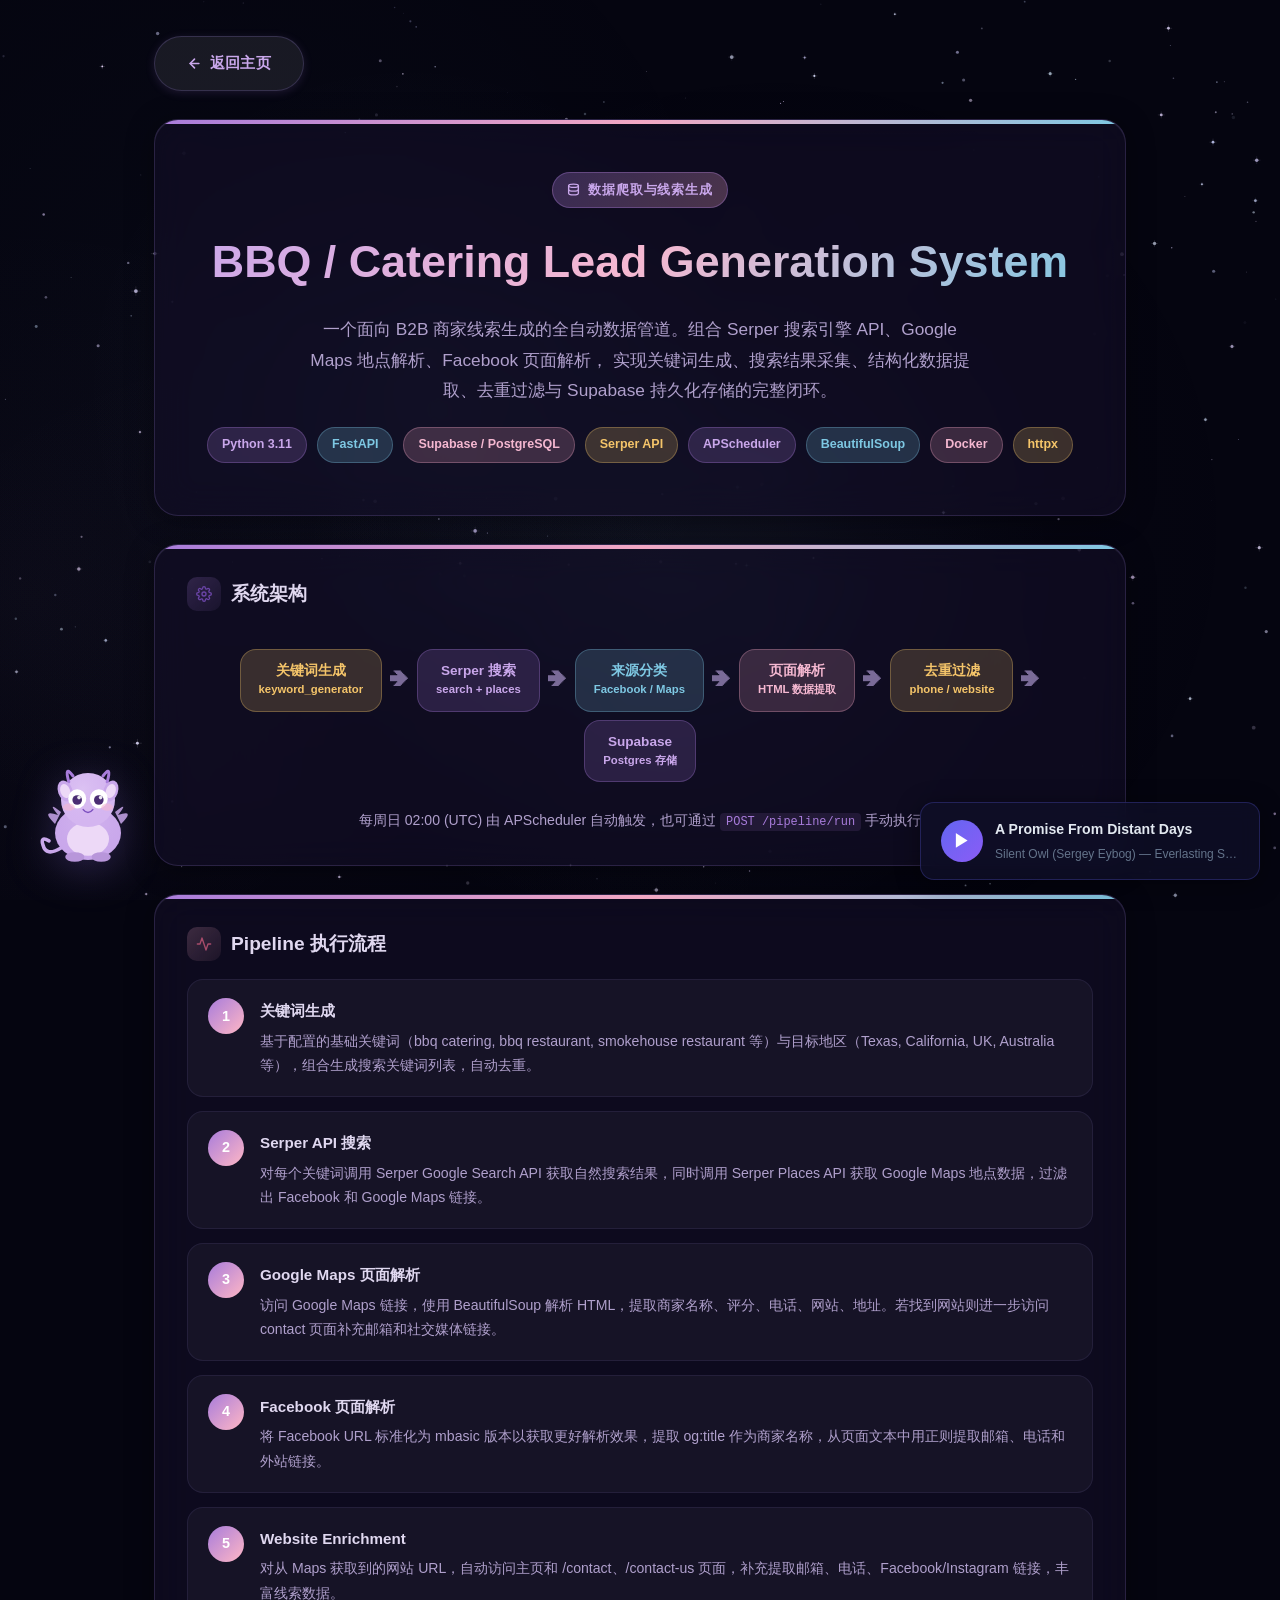
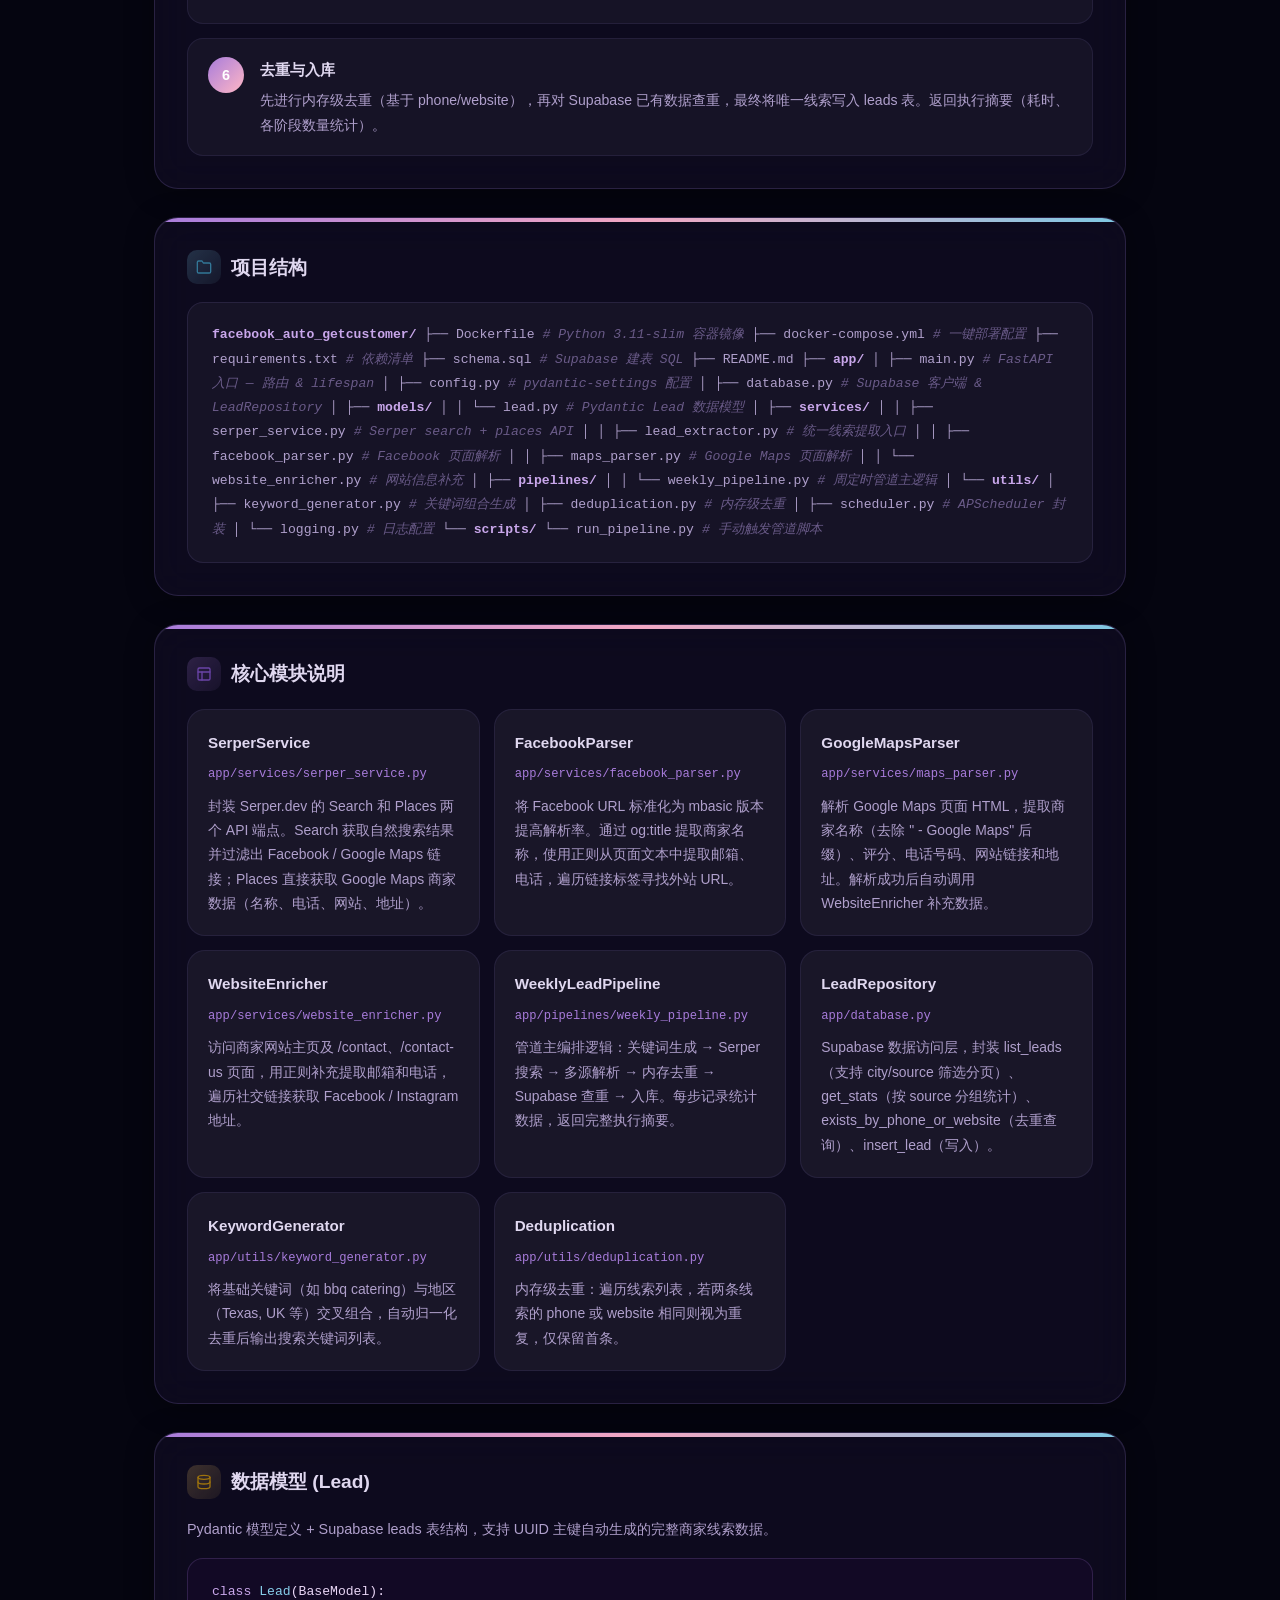
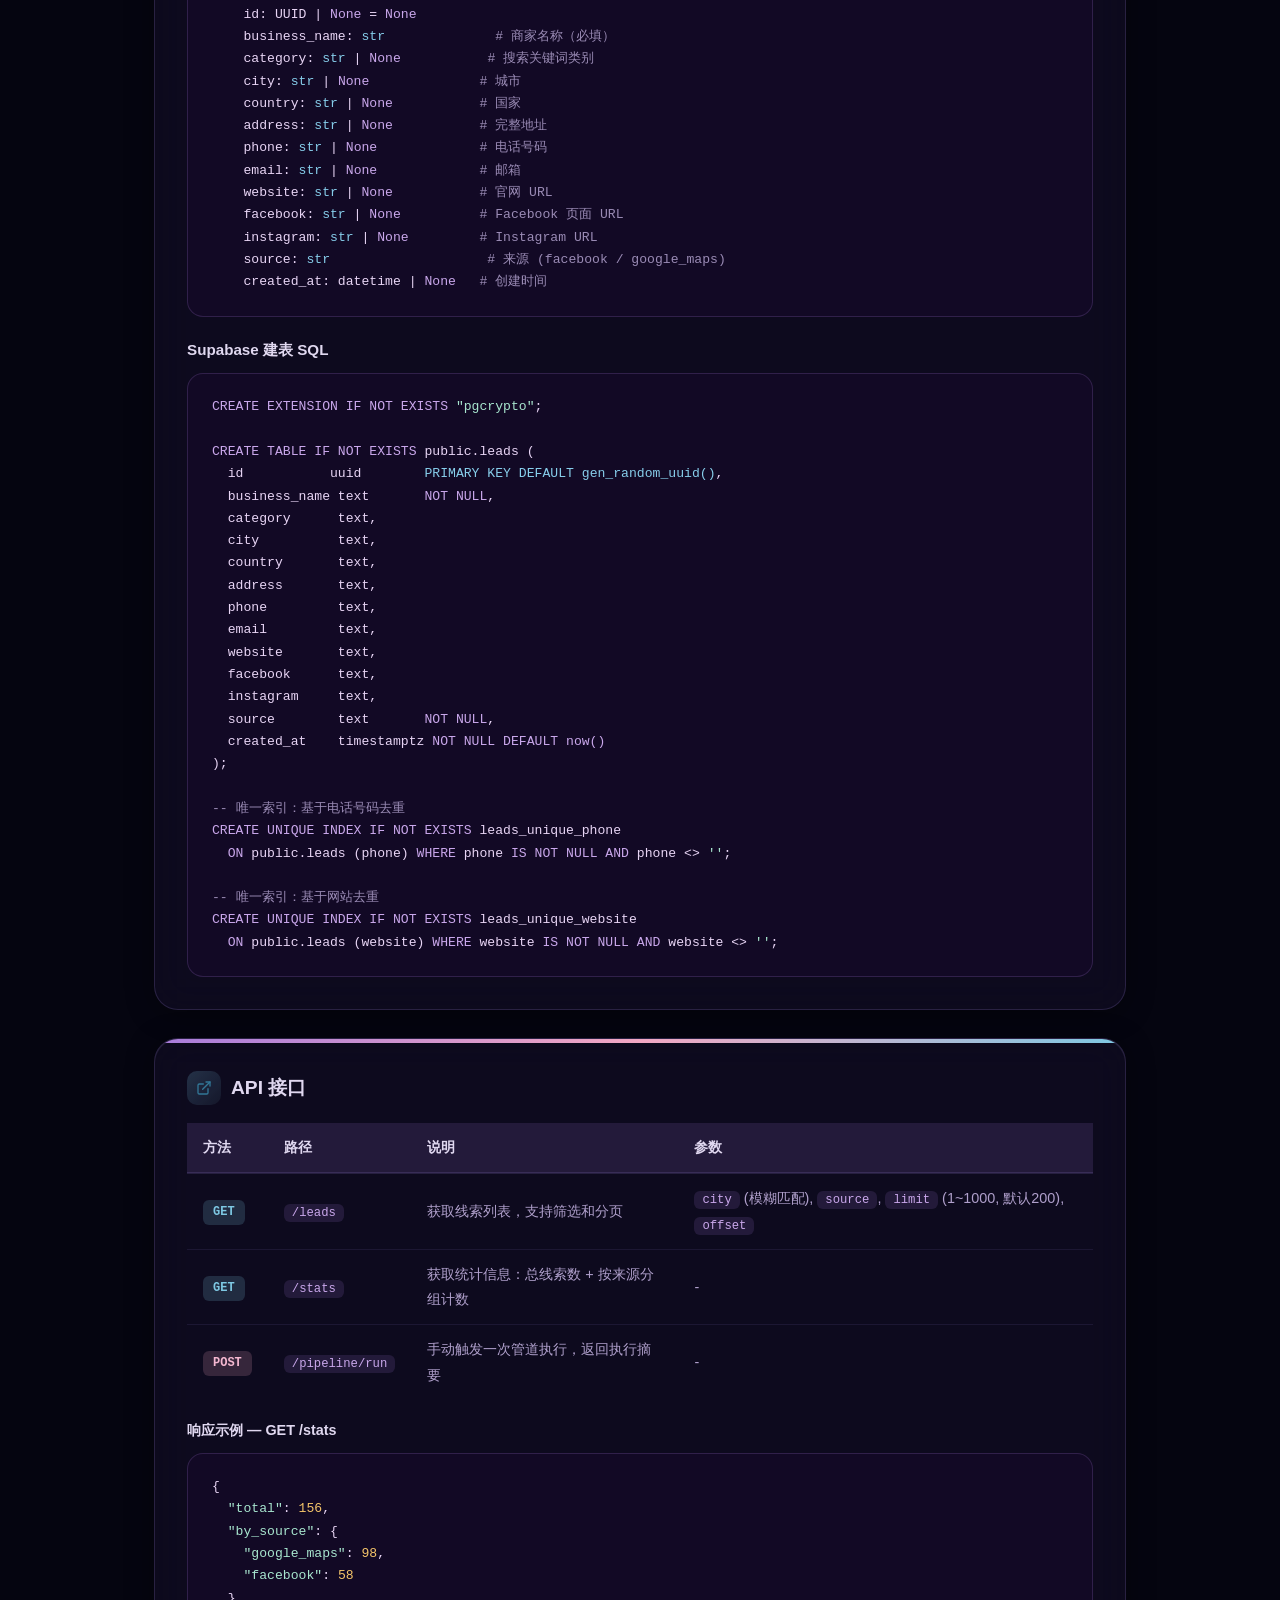
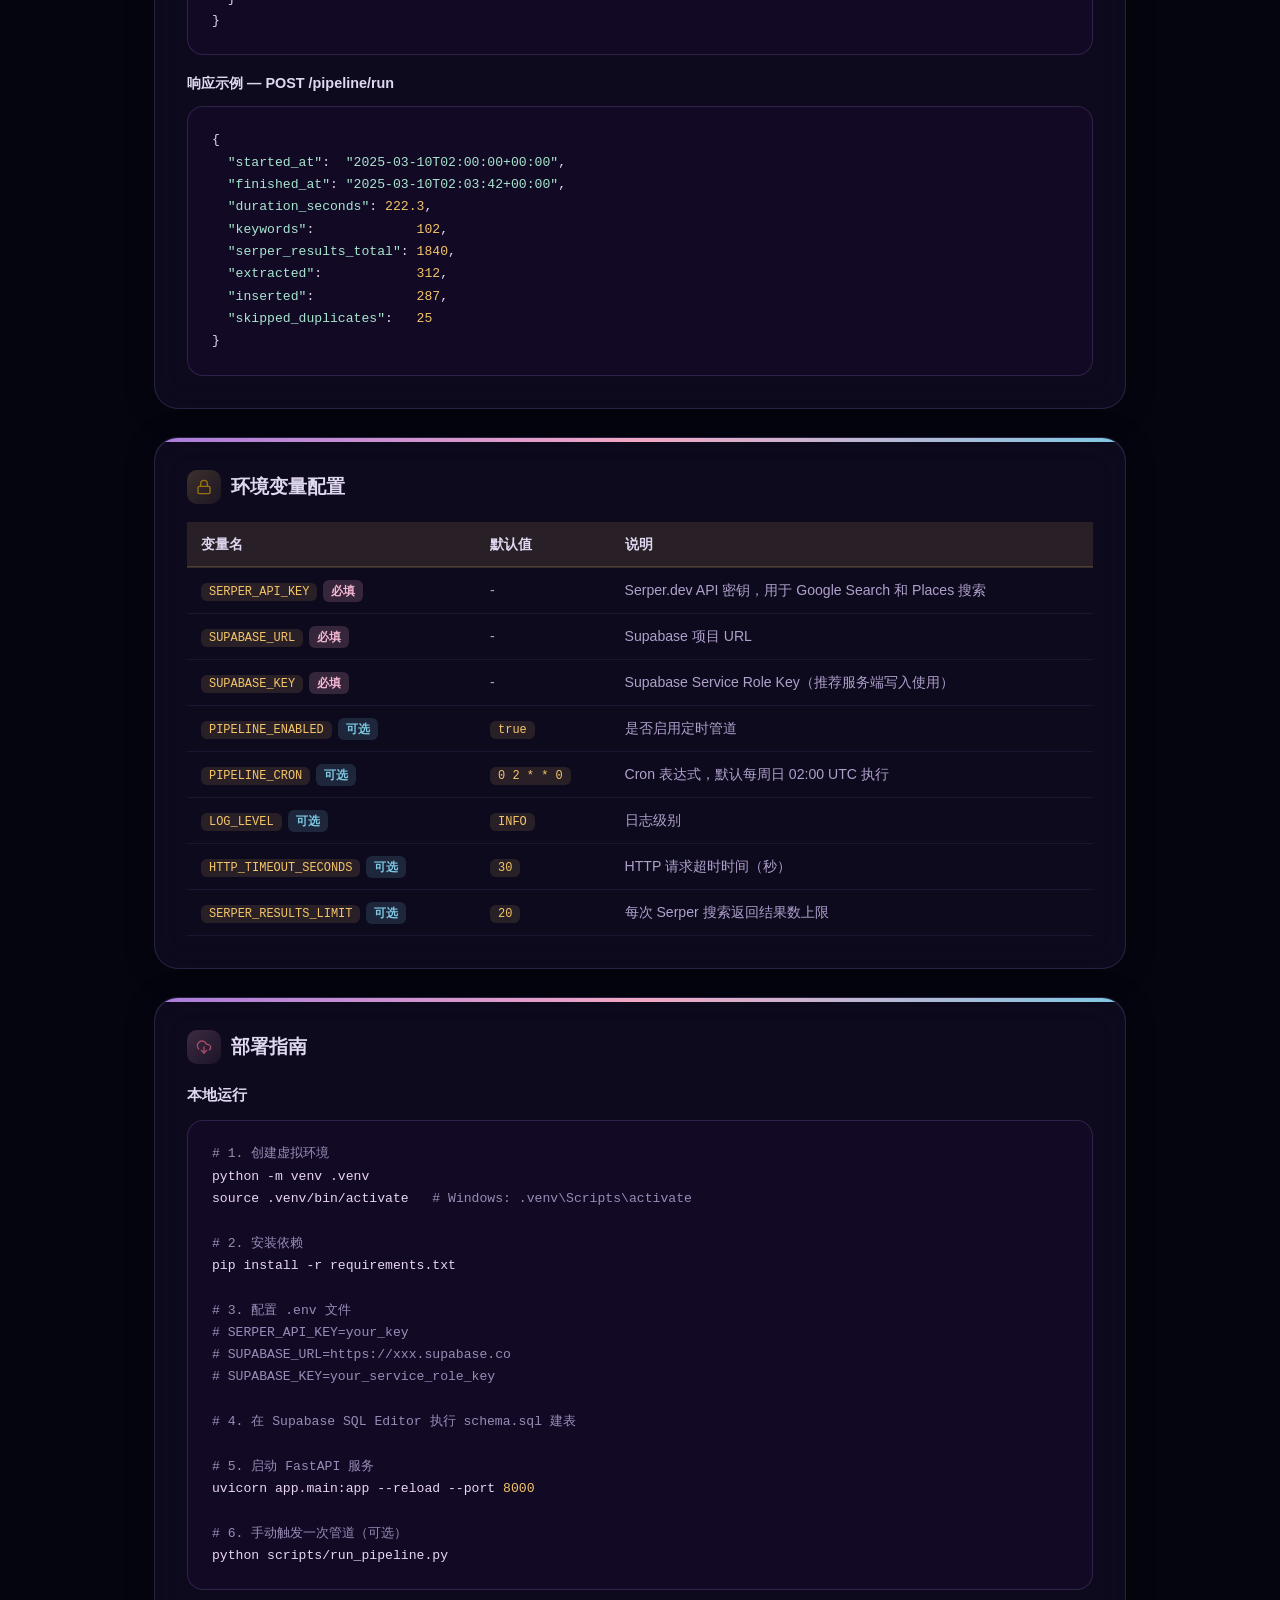
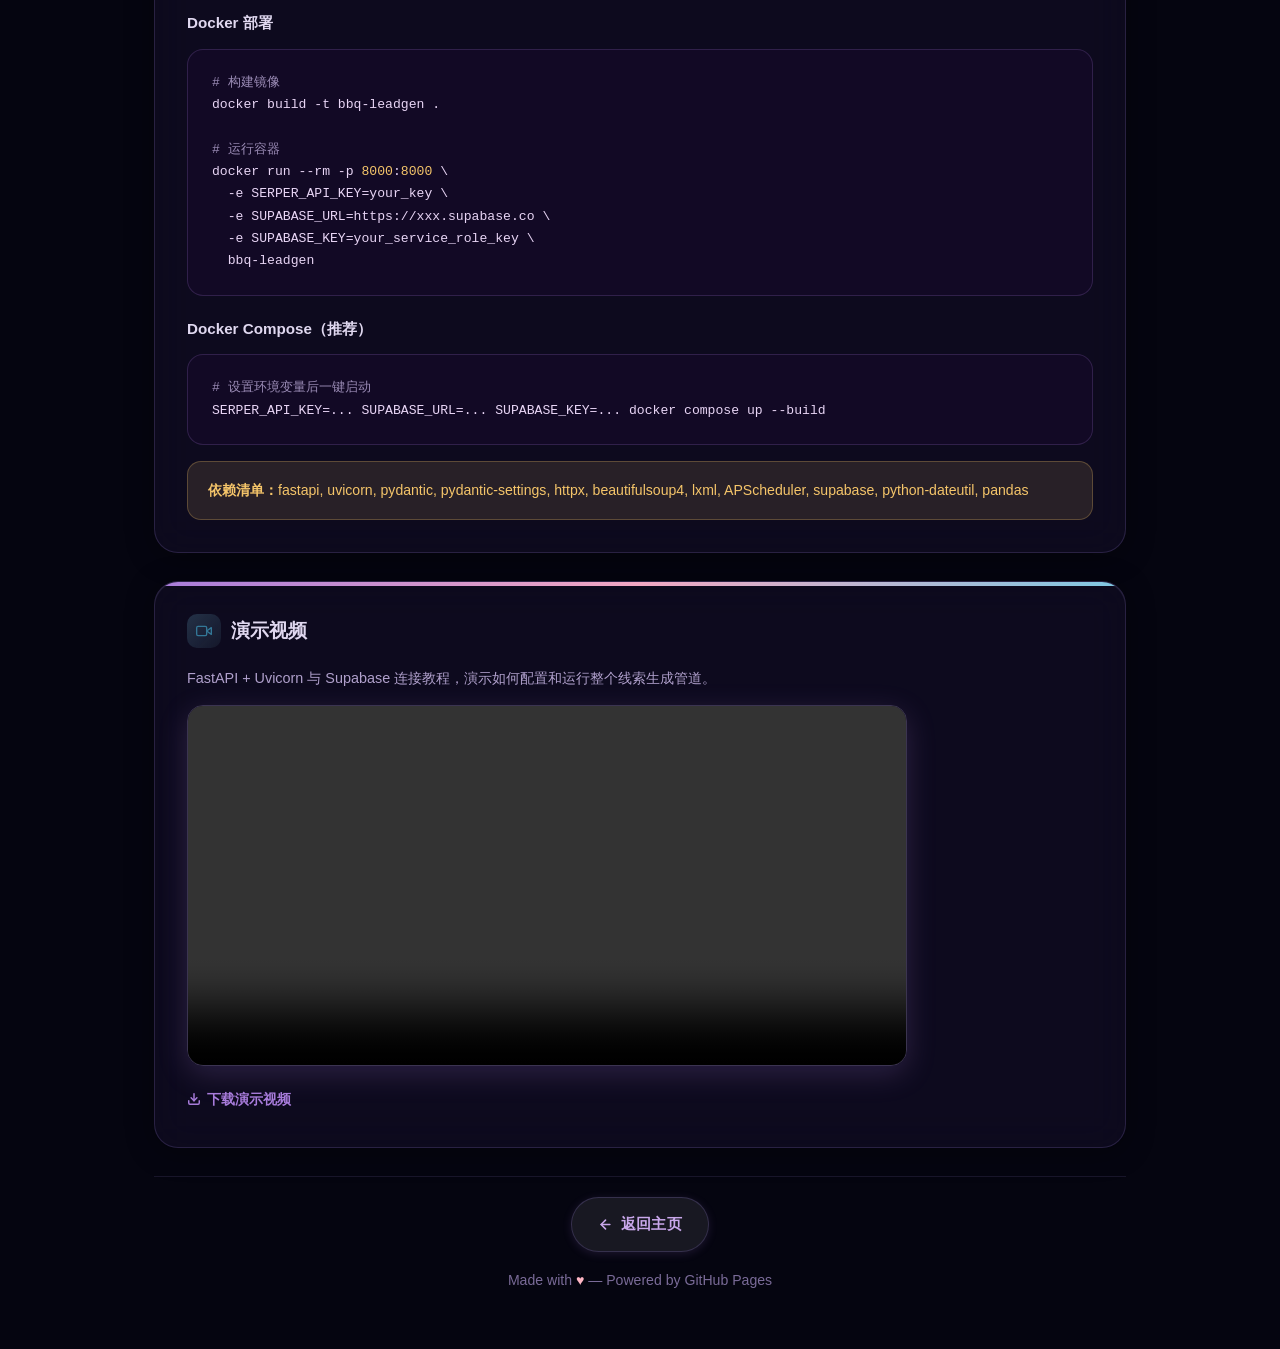
==== commit e9118184: "feat: 主页樱花树枝装饰 + 详情页恢复纯星空 + BGM音乐修复" ====
--- a/project-a/bbq-leadgen.html
+++ b/project-a/bbq-leadgen.html
@@ -5,7 +5,6 @@
   <meta name="viewport" content="width=device-width,initial-scale=1" />
   <title>BBQ / Catering Lead Generation System | 项目详情</title>
   <link rel="stylesheet" href="../style.css" />
-  <link rel="stylesheet" href="../sakura-player.css" />
   <style>
     /* ---- page overrides ---- */
     .detail-shell {
@@ -320,7 +319,7 @@
     ::selection { background: rgba(168,124,219,0.4); color: #E0D8F0; }
   </style>
 </head>
-<body class="dark-theme">
+<body>
 
   <!-- ====== Mouse trail canvas ====== -->
   <canvas id="trailCanvas" aria-hidden="true"></canvas>
@@ -909,6 +908,5 @@
   })();
   </script>
   <script src="../starfield-bgm.js"></script>
-  <script src="../sakura.js"></script>
 </body>
 </html>
